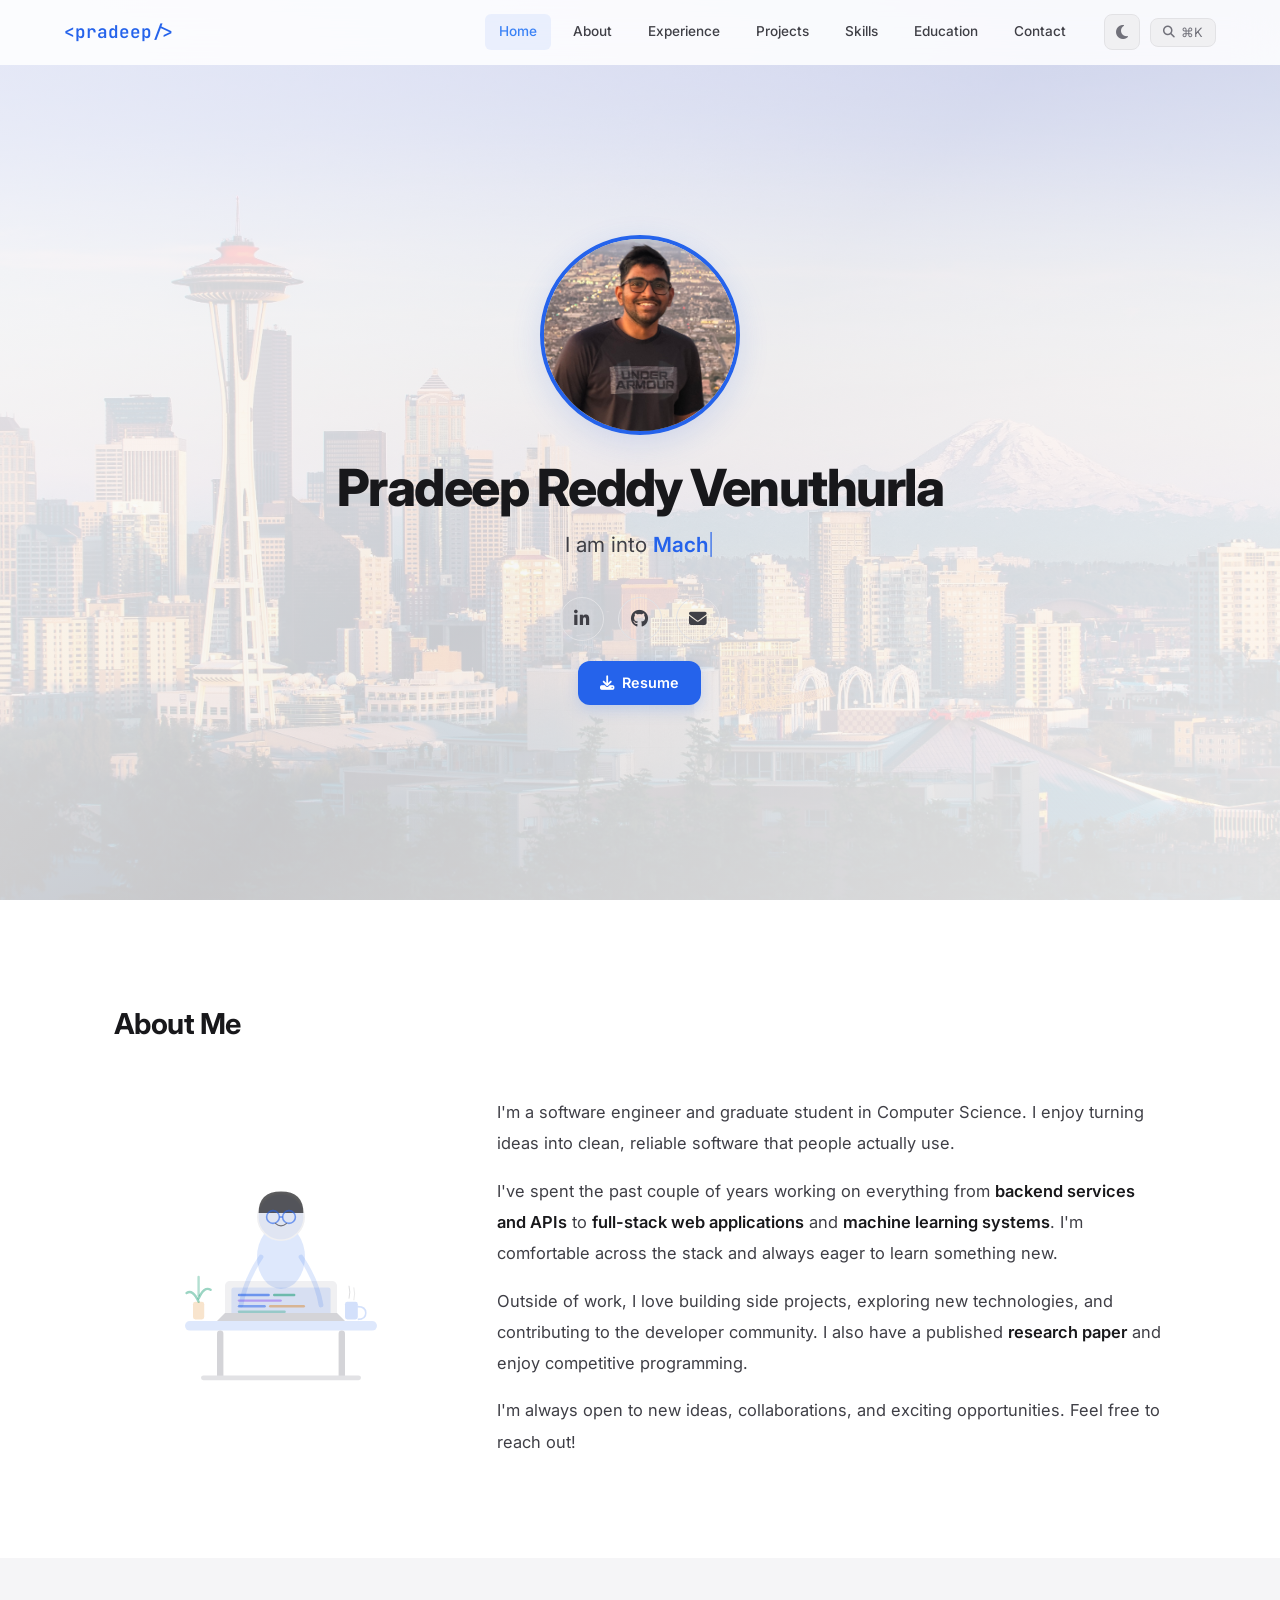
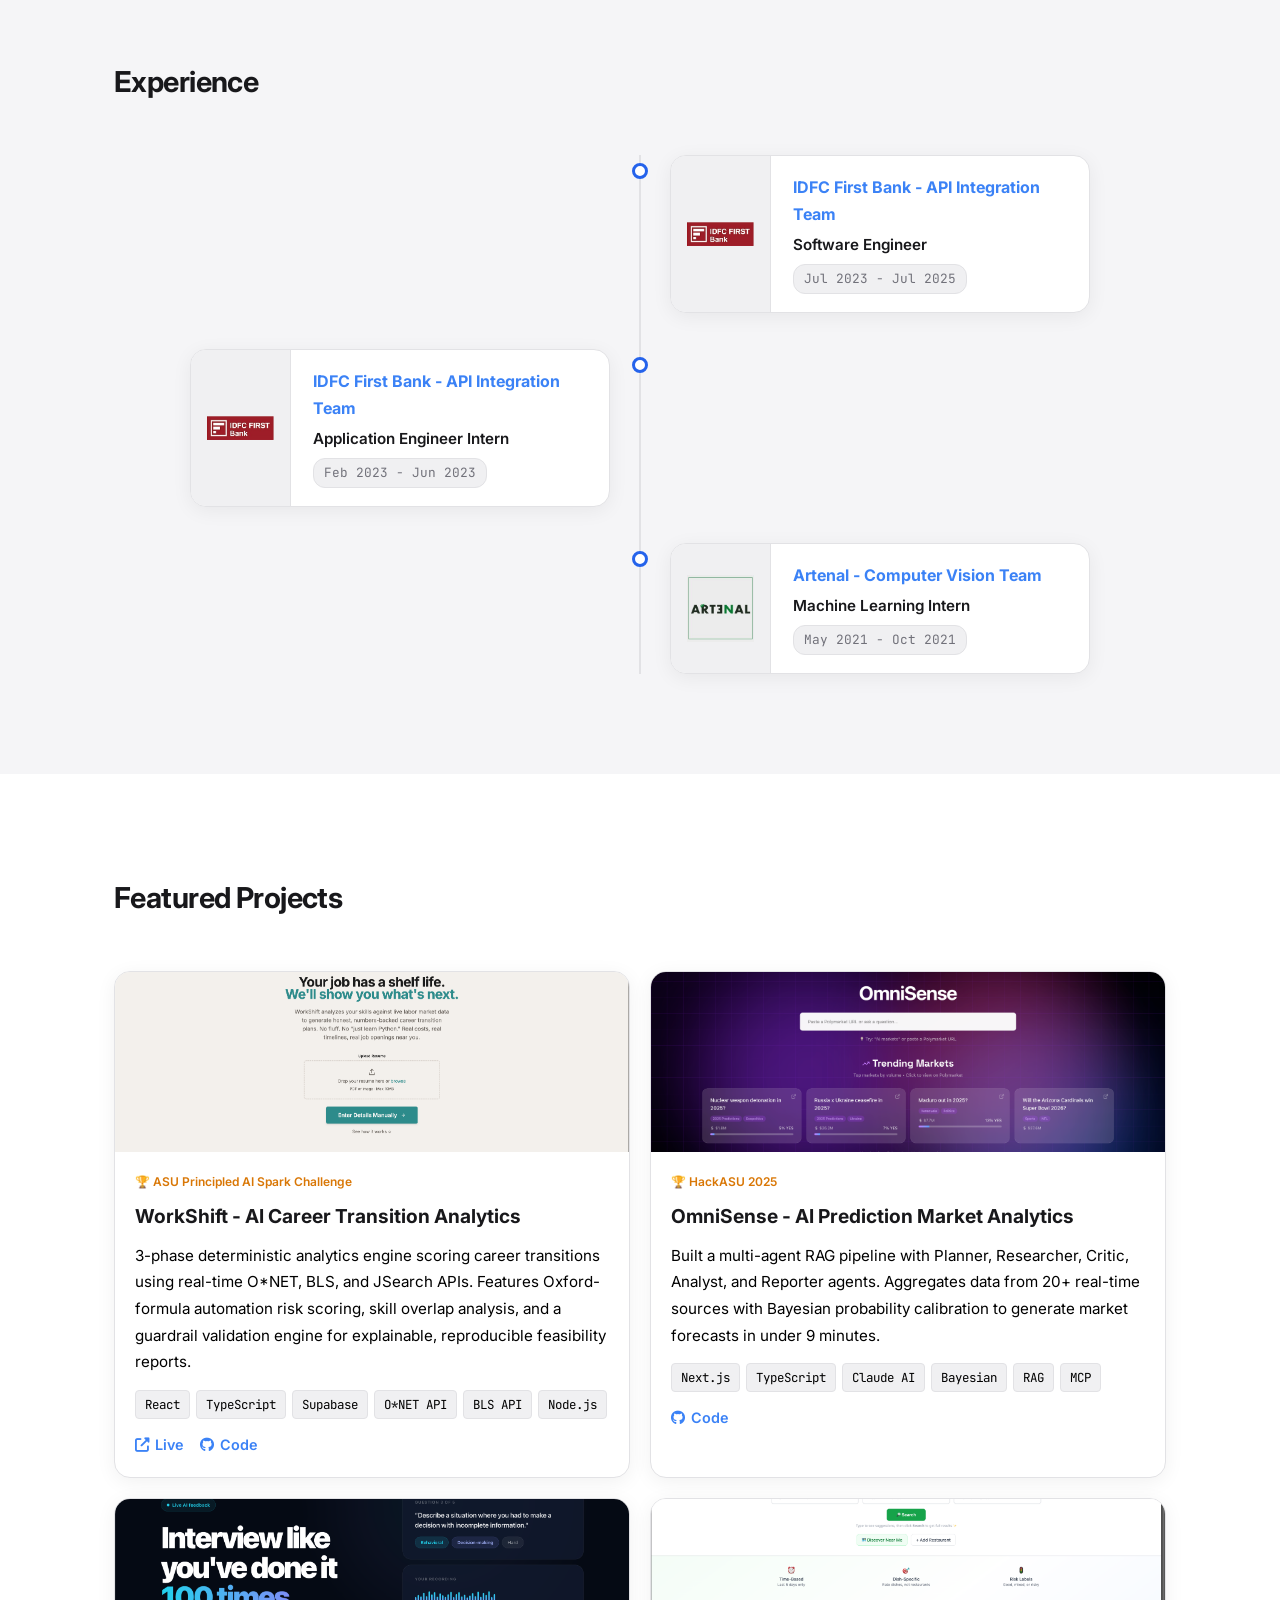
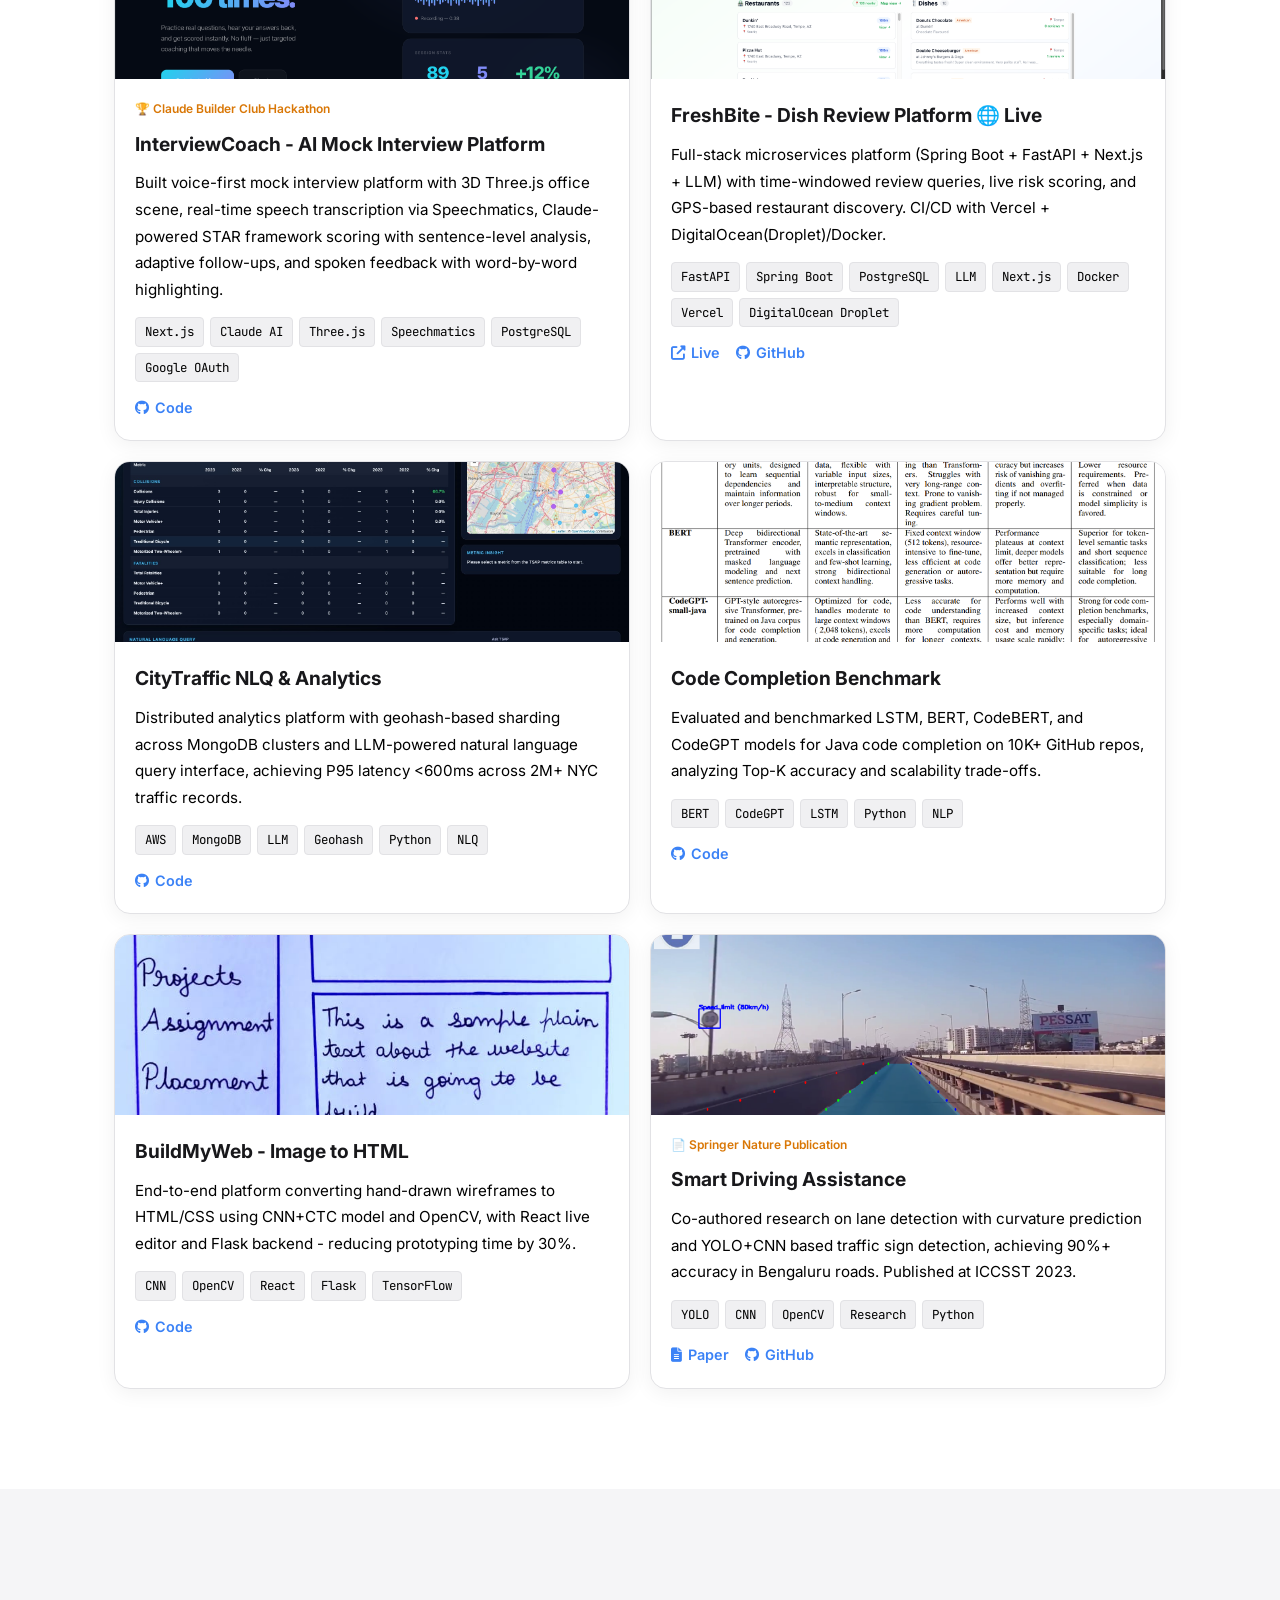
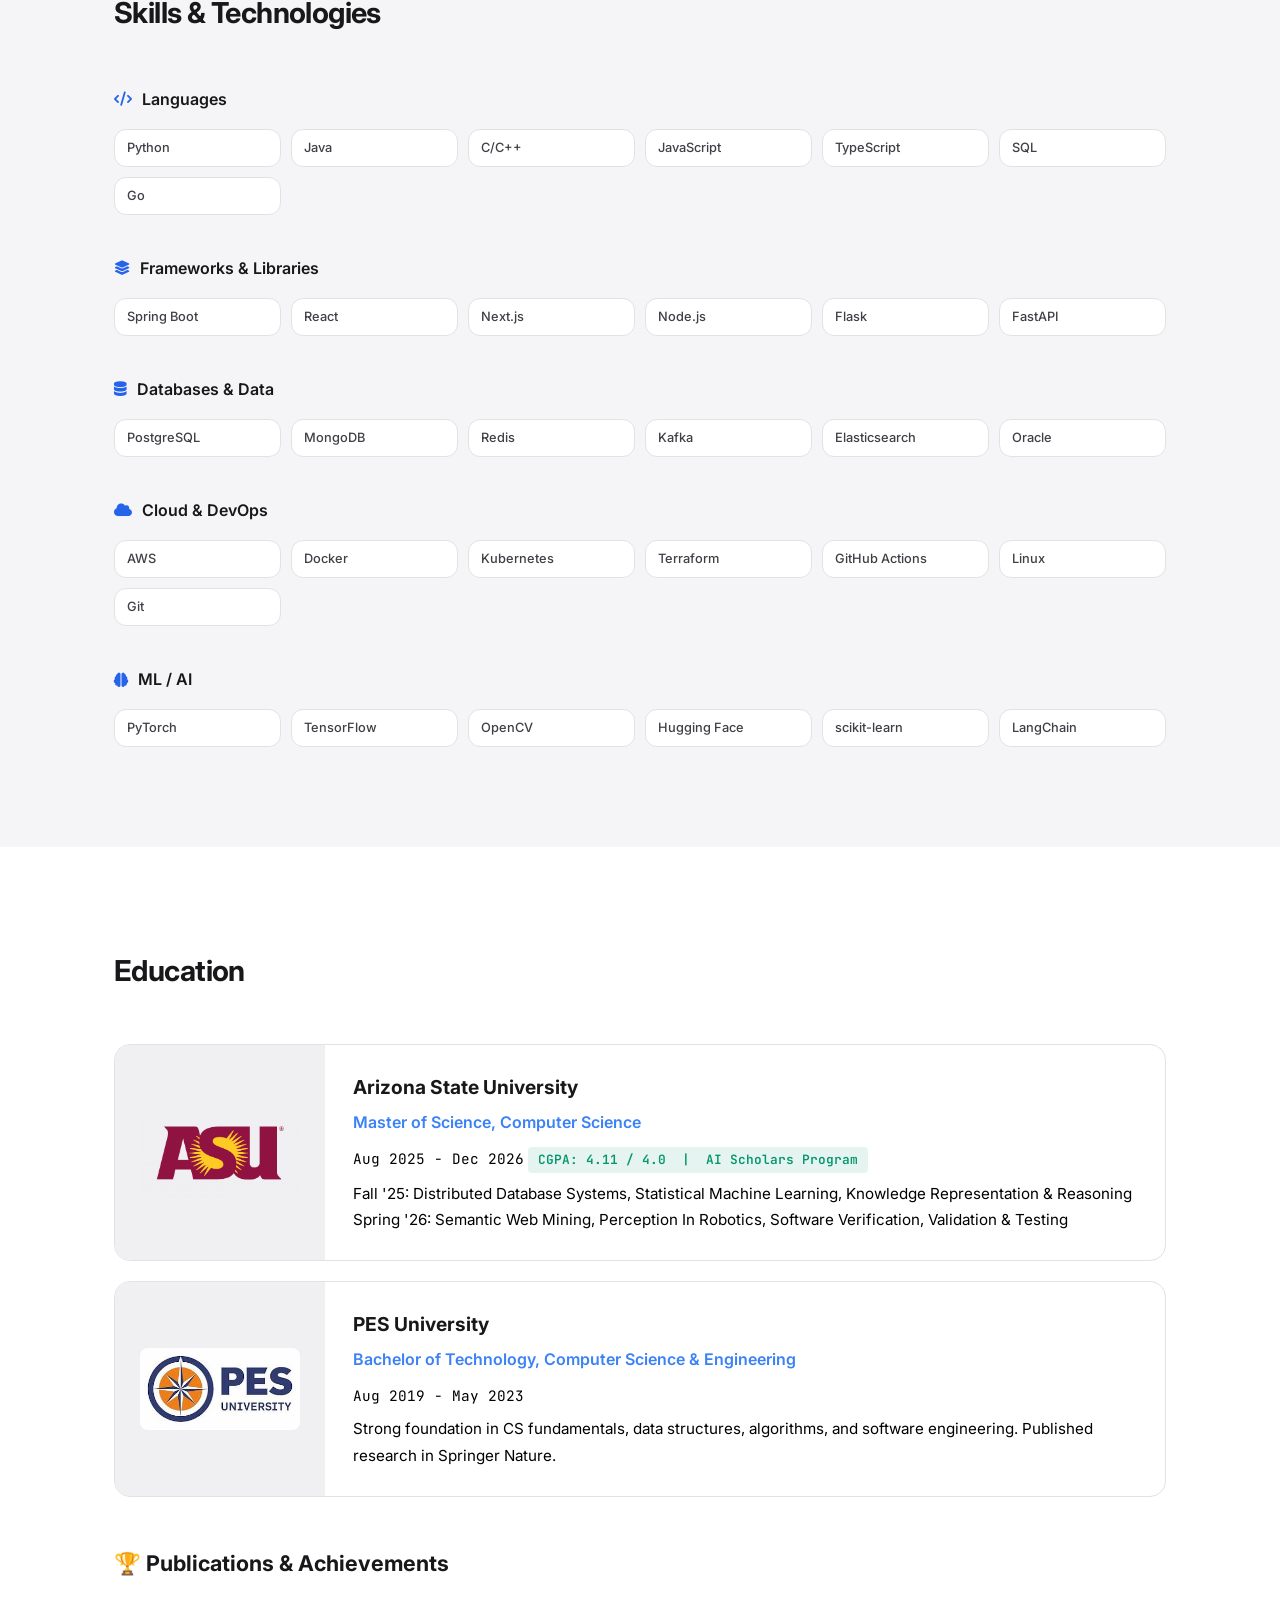
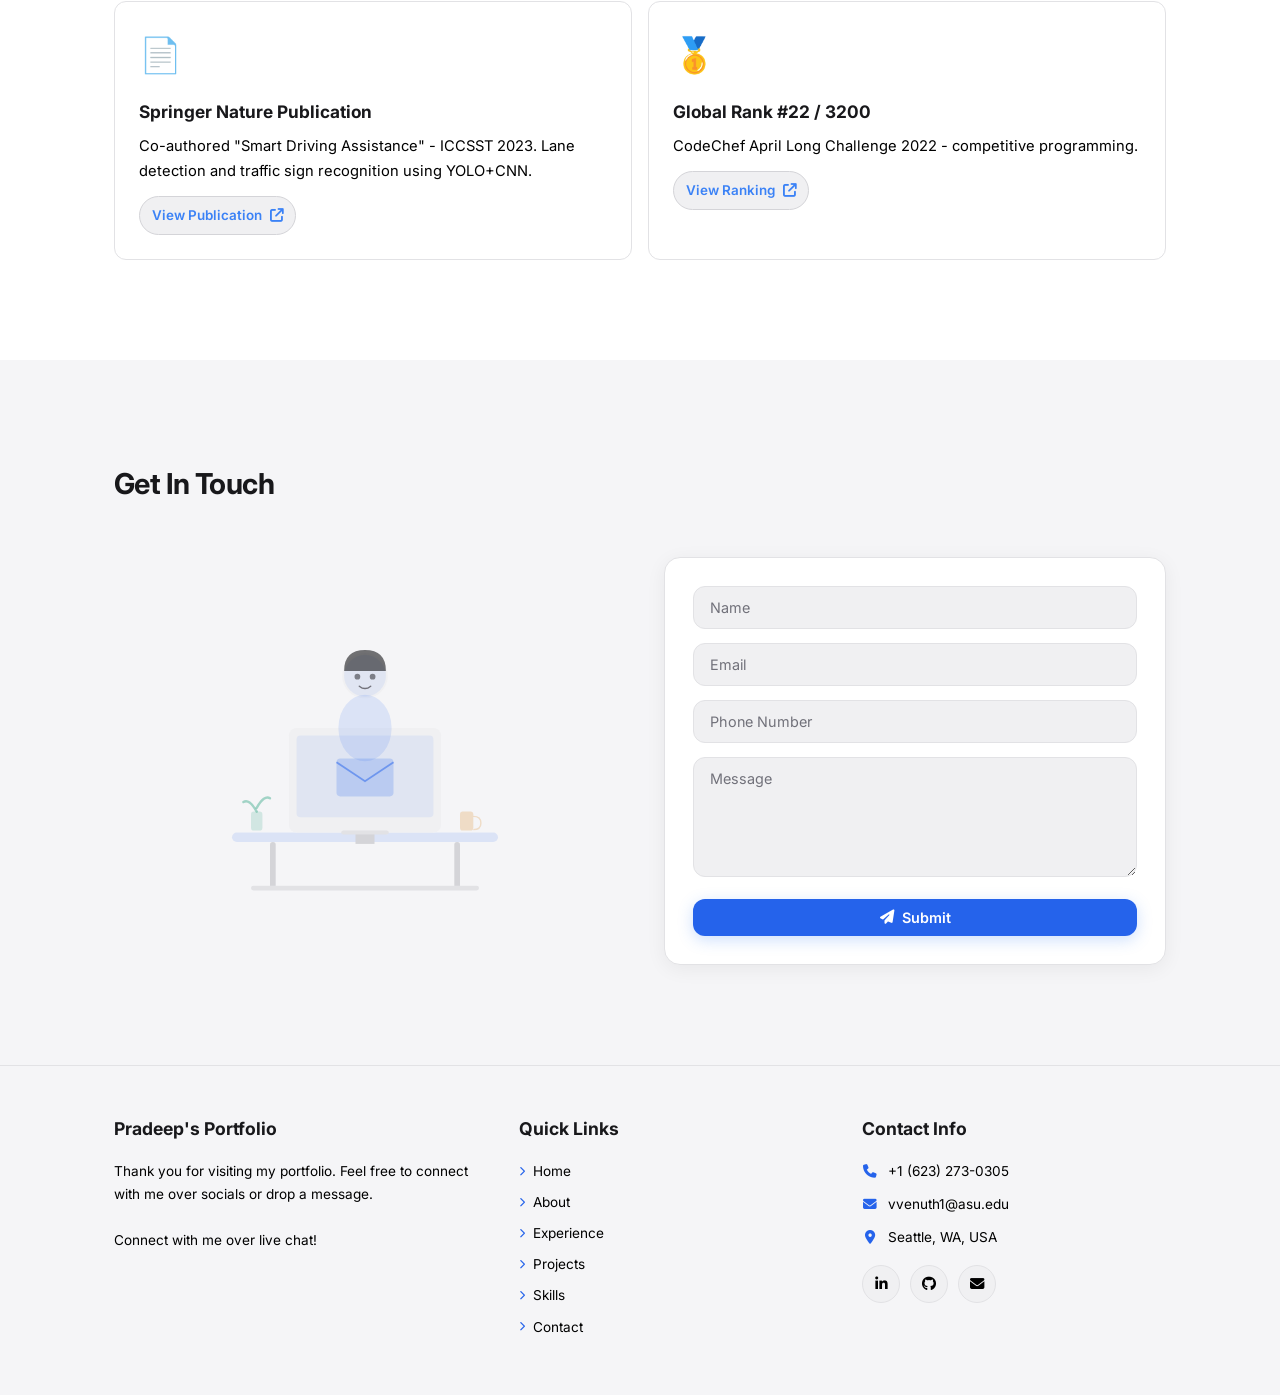
==== index.html @ ad1b9df7 "feat: add InterviewCoach project, hackathon badges, and update ASU courses - Add InterviewCoach (CBC" ====
<!DOCTYPE html>
<html lang="en">
<head>
  <meta charset="UTF-8">
  <meta name="viewport" content="width=device-width, initial-scale=1.0">
  <meta name="theme-color" content="#ffffff">
  <meta name="description" content="Venkata Pradeep Reddy Venuthurla - MS CS at Arizona State University. Software Engineer with 2+ years of experience in backend systems, full-stack development, and ML/AI.">
  <meta name="keywords" content="venkata pradeep reddy, venuthurla, ASU, software engineer, sde, full stack developer, ML engineer, backend engineer, portfolio, Arizona State University">
  <meta name="author" content="Venkata Pradeep Reddy Venuthurla">
  <meta name="robots" content="index, follow">
  <link rel="canonical" href="https://pradeepreddyvv.github.io/">
  <!-- Open Graph -->
  <meta property="og:title" content="Pradeep Reddy - MSCS">
  <meta property="og:description" content="MS CS at Arizona State University. Software Engineer with 2+ years of experience. Open to summer 2026 intership opportunities.">
  <meta property="og:image" content="https://pradeepreddyvv.github.io/assets/images/avatar.jpeg">
  <meta property="og:url" content="https://pradeepreddyvv.github.io/">
  <meta property="og:type" content="website">
  <meta property="og:site_name" content="Pradeep Reddy Portfolio">
  <!-- Twitter Card -->
  <meta name="twitter:card" content="summary">
  <meta name="twitter:title" content="Pradeep Reddy">
  <meta name="twitter:description" content="MS CS at Arizona State University.Software Engineer with 2+ years of experience.">
  <meta name="twitter:image" content="https://pradeepreddyvv.github.io/assets/images/avatar.jpeg">
  <title>Pradeep Reddy Venuthurla- Portfolio</title>
  <link rel="preconnect" href="https://fonts.googleapis.com">
  <link rel="preconnect" href="https://fonts.gstatic.com" crossorigin>
  <link href="https://fonts.googleapis.com/css2?family=Inter:wght@300;400;500;600;700;800;900&family=JetBrains+Mono:wght@400;500;600&display=swap" rel="stylesheet">
  <link rel="stylesheet" href="https://cdnjs.cloudflare.com/ajax/libs/font-awesome/6.5.0/css/all.min.css">
  <link rel="stylesheet" href="./assets/css/style.css">
  <link rel="icon" href="./assets/images/avatar.jpeg" type="image/jpeg">
</head>
<body>

<!-- Command Palette (Cmd+K) -->
<div class="cmd-overlay" id="cmdOverlay">
  <div class="cmd-palette" id="cmdPalette">
    <div class="cmd-header">
      <i class="fas fa-search"></i>
      <input type="text" id="cmdInput" placeholder="Type a command or search..." autocomplete="off">
      <kbd>ESC</kbd>
    </div>
    <div class="cmd-results" id="cmdResults">
      <div class="cmd-group">
        <div class="cmd-group-title">Navigation</div>
        <button class="cmd-item" data-action="navigate" data-target="home">
          <i class="fas fa-home"></i> <span>Home</span> <kbd>1</kbd>
        </button>
        <button class="cmd-item" data-action="navigate" data-target="about">
          <i class="fas fa-user"></i> <span>About Me</span> <kbd>2</kbd>
        </button>
        <button class="cmd-item" data-action="navigate" data-target="experience">
          <i class="fas fa-briefcase"></i> <span>Experience</span> <kbd>3</kbd>
        </button>
        <button class="cmd-item" data-action="navigate" data-target="projects">
          <i class="fas fa-rocket"></i> <span>Projects</span> <kbd>4</kbd>
        </button>
        <button class="cmd-item" data-action="navigate" data-target="skills">
          <i class="fas fa-code"></i> <span>Skills</span> <kbd>5</kbd>
        </button>
        <button class="cmd-item" data-action="navigate" data-target="education">
          <i class="fas fa-graduation-cap"></i> <span>Education</span> <kbd>6</kbd>
        </button>
        <button class="cmd-item" data-action="navigate" data-target="contact">
          <i class="fas fa-envelope"></i> <span>Contact</span> <kbd>7</kbd>
        </button>
      </div>
      <div class="cmd-group">
        <div class="cmd-group-title">Actions</div>
        <button class="cmd-item" data-action="open-link" data-url="https://drive.google.com/file/d/19iOmFIesXRM55RN8rl8yY5zhybmMg_rG/view?usp=sharing">
          <i class="fas fa-download"></i> <span>View Resume</span>
        </button>
        <button class="cmd-item" data-action="open-link" data-url="https://linkedin.com/in/pradeep-reddy-vv">
          <i class="fab fa-linkedin"></i> <span>Open LinkedIn</span>
        </button>
        <button class="cmd-item" data-action="open-link" data-url="https://github.com/pradeepreddyvv">
          <i class="fab fa-github"></i> <span>Open GitHub</span>
        </button>
        <button class="cmd-item" data-action="open-link" data-url="mailto:vvenuth1@asu.edu">
          <i class="fas fa-envelope"></i> <span>Send Email</span>
        </button>
      </div>
    </div>
    <div class="cmd-footer">
      <span><kbd>↑↓</kbd> Navigate</span>
      <span><kbd>↵</kbd> Select</span>
      <span><kbd>esc</kbd> Close</span>
    </div>
  </div>
</div>

<!-- Navbar -->
<header id="navbar">
  <nav class="nav-container">
    <a href="#home" class="nav-logo">&lt;pradeep/&gt;</a>
    <div class="nav-menu" id="navMenu">
      <a href="#home" class="nav-link active">Home</a>
      <a href="#about" class="nav-link">About</a>
      <a href="#experience" class="nav-link">Experience</a>
      <a href="#projects" class="nav-link">Projects</a>
      <a href="#skills" class="nav-link">Skills</a>
      <a href="#education" class="nav-link">Education</a>
      <a href="#contact" class="nav-link">Contact</a>
    </div>
    <div class="nav-actions">
      <button class="theme-toggle" id="themeToggle" title="Toggle theme" aria-label="Toggle dark mode">
        <i class="fas fa-moon"></i>
      </button>
      <button class="cmd-trigger" onclick="openCommandPalette()" title="⌘K to open">
        <i class="fas fa-search"></i>
        <span>⌘K</span>
      </button>
      <!-- <a href="https://drive.google.com/file/d/19iOmFIesXRM55RN8rl8yY5zhybmMg_rG/view?usp=sharing" target="_blank" class="nav-resume-btn">
        <i class="fas fa-download"></i> Resume
      </a> -->
      <button class="hamburger" id="hamburger" aria-label="Menu">
        <span></span><span></span><span></span>
      </button>
    </div>
  </nav>
</header>

<!-- Hero Section -->
<section class="hero" id="home">
  <div class="hero-bg"></div>
  <div class="hero-content">
    <img src="./assets/images/avatar.jpeg" alt="Pradeep Reddy" class="hero-avatar" draggable="false">
    <h1 class="hero-name">Pradeep Reddy Venuthurla</h1>
    <h2 class="hero-role">I am into <span class="typing-text" id="typingText"></span><span class="cursor">|</span></h2>
    <div class="hero-socials">
      <a href="https://linkedin.com/in/pradeep-reddy-vv" target="_blank" aria-label="LinkedIn"><i class="fab fa-linkedin-in"></i></a>
      <a href="https://github.com/pradeepreddyvv" target="_blank" aria-label="GitHub"><i class="fab fa-github"></i></a>
      <a href="mailto:vvenuth1@asu.edu" aria-label="Email"><i class="fas fa-envelope"></i></a>
    </div>
    <div class="hero-buttons">
      <a href="https://drive.google.com/file/d/19iOmFIesXRM55RN8rl8yY5zhybmMg_rG/view?usp=sharing" target="_blank" class="btn btn-primary">
        <i class="fas fa-download"></i> Resume
      </a>

    </div>
  </div>
</section>

<!-- About Section -->
<section class="section" id="about">
  <div class="container">
    <h2 class="section-title">About Me</h2>
    <div class="about-content">
      <div class="about-image">
        <svg viewBox="0 0 400 400" xmlns="http://www.w3.org/2000/svg" class="ai-avatar-svg">
          <!-- Desk -->
          <rect x="80" y="280" width="240" height="12" rx="6" fill="var(--accent)" opacity="0.15"/>
          <rect x="120" y="292" width="8" height="60" rx="4" fill="var(--border-light)"/>
          <rect x="272" y="292" width="8" height="60" rx="4" fill="var(--border-light)"/>
          <rect x="100" y="348" width="200" height="6" rx="3" fill="var(--border)"/>
          <!-- Laptop -->
          <rect x="130" y="230" width="140" height="50" rx="6" fill="var(--surface)"/>
          <rect x="138" y="238" width="124" height="34" rx="3" fill="var(--accent)" opacity="0.12"/>
          <!-- Code lines on screen -->
          <rect x="146" y="246" width="40" height="3" rx="1.5" fill="var(--accent)" opacity="0.6"/>
          <rect x="190" y="246" width="28" height="3" rx="1.5" fill="var(--green)" opacity="0.5"/>
          <rect x="146" y="253" width="55" height="3" rx="1.5" fill="var(--purple)" opacity="0.4"/>
          <rect x="146" y="260" width="35" height="3" rx="1.5" fill="var(--accent)" opacity="0.5"/>
          <rect x="185" y="260" width="45" height="3" rx="1.5" fill="var(--amber)" opacity="0.4"/>
          <rect x="146" y="267" width="60" height="3" rx="1.5" fill="var(--green)" opacity="0.3"/>
          <!-- Laptop base -->
          <path d="M120 280 L130 270 L270 270 L280 280 Z" fill="var(--border-light)"/>
          <!-- Person body -->
          <ellipse cx="200" cy="200" rx="30" ry="40" fill="var(--accent)" opacity="0.15"/>
          <!-- Head -->
          <circle cx="200" cy="150" r="30" fill="var(--surface)"/>
          <circle cx="200" cy="150" r="28" fill="var(--accent)" opacity="0.08"/>
          <!-- Hair -->
          <path d="M172 145 Q172 118 200 118 Q228 118 228 145" fill="var(--text)" opacity="0.7"/>
          <!-- Glasses -->
          <circle cx="190" cy="150" r="8" fill="none" stroke="var(--accent)" stroke-width="2" opacity="0.6"/>
          <circle cx="210" cy="150" r="8" fill="none" stroke="var(--accent)" stroke-width="2" opacity="0.6"/>
          <line x1="198" y1="150" x2="202" y2="150" stroke="var(--accent)" stroke-width="2" opacity="0.6"/>
          <!-- Smile -->
          <path d="M193 158 Q200 164 207 158" fill="none" stroke="var(--text-muted)" stroke-width="1.5" stroke-linecap="round"/>
          <!-- Arms -->
          <path d="M175 200 Q155 230 150 260" fill="none" stroke="var(--accent)" stroke-width="6" stroke-linecap="round" opacity="0.15"/>
          <path d="M225 200 Q245 230 250 260" fill="none" stroke="var(--accent)" stroke-width="6" stroke-linecap="round" opacity="0.15"/>
          <!-- Coffee mug -->
          <rect x="280" y="256" width="16" height="22" rx="3" fill="var(--accent)" opacity="0.2"/>
          <path d="M296 262 Q306 262 306 270 Q306 278 296 278" fill="none" stroke="var(--accent)" stroke-width="2" opacity="0.2"/>
          <!-- Steam -->
          <path d="M285 252 Q287 244 285 236" fill="none" stroke="var(--text-muted)" stroke-width="1" opacity="0.3"/>
          <path d="M291 254 Q293 246 291 238" fill="none" stroke="var(--text-muted)" stroke-width="1" opacity="0.2"/>
          <!-- Plant -->
          <rect x="90" y="256" width="14" height="22" rx="3" fill="var(--amber)" opacity="0.2"/>
          <path d="M97 256 Q90 240 82 245" fill="none" stroke="var(--green)" stroke-width="3" stroke-linecap="round" opacity="0.4"/>
          <path d="M97 252 Q104 236 112 241" fill="none" stroke="var(--green)" stroke-width="3" stroke-linecap="round" opacity="0.4"/>
          <path d="M97 248 Q97 230 97 225" fill="none" stroke="var(--green)" stroke-width="3" stroke-linecap="round" opacity="0.3"/>
        </svg>
      </div>
      <div class="about-text">
        <p>I'm a software engineer and graduate student in Computer Science. I enjoy turning ideas into clean, reliable software that people actually use.</p>
        <p>I've spent the past couple of years working on everything from <strong>backend services and APIs</strong> to <strong>full-stack web applications</strong> and <strong>machine learning systems</strong>. I'm comfortable across the stack and always eager to learn something new.</p>
        <p>Outside of work, I love building side projects, exploring new technologies, and contributing to the developer community. I also have a published <strong>research paper</strong> and enjoy competitive programming.</p>
        <p>I'm always open to new ideas, collaborations, and exciting opportunities. Feel free to reach out!</p>
      </div>
    </div>
  </div>
</section>

<!-- Experience Section -->
<section class="section section-alt" id="experience">
  <div class="container">
    <h2 class="section-title">Experience</h2>
    <div class="timeline-center">
      <div class="timeline-center-item right">
        <div class="timeline-center-content experience-card">
          <div class="exp-logo-pane">
            <img src="./assets/images/companies/idfc.png" alt="IDFC First Bank" class="company-logo">
          </div>
          <div class="exp-content">
            <h4>IDFC First Bank - API Integration Team</h4>
            <h3>Software Engineer</h3>
            <span class="timeline-date">Jul 2023 - Jul 2025</span>
          </div>
        </div>
      </div>
      <div class="timeline-center-item left">
        <div class="timeline-center-content experience-card">
          <div class="exp-logo-pane">
            <img src="./assets/images/companies/idfc.png" alt="IDFC First Bank" class="company-logo">
          </div>
          <div class="exp-content">
            <h4>IDFC First Bank - API Integration Team</h4>
            <h3>Application Engineer Intern</h3>
            <span class="timeline-date">Feb 2023 - Jun 2023</span>
          </div>
        </div>
      </div>
      <div class="timeline-center-item right">
        <div class="timeline-center-content experience-card">
          <div class="exp-logo-pane">
            <img src="./assets/images/companies/artenal.png" alt="Artenal" class="company-logo">
          </div>
          <div class="exp-content">
            <h4>Artenal - Computer Vision Team</h4>
            <h3>Machine Learning Intern</h3>
            <span class="timeline-date">May 2021 - Oct 2021</span>
          </div>
        </div>
      </div>
    </div>
  </div>
</section>

<!-- Projects Section -->
<section class="section" id="projects">
  <div class="container">
    <h2 class="section-title">Featured Projects</h2>
    <div class="projects-grid">
      <div class="project-card">
        <div class="project-image">
          <img src="./assets/images/projects/workshift.png" alt="WorkShift" class="project-img">
          <div class="project-overlay">
            <a href="https://workshift-lovable.vercel.app/" target="_blank"><i class="fas fa-external-link-alt"></i></a>
          </div>
        </div>
        <div class="project-info">
          <div class="project-label">🏆 ASU Principled AI Spark Challenge</div>
          <h3>WorkShift - AI Career Transition Analytics</h3>
          <p>3-phase deterministic analytics engine scoring career transitions using real-time O*NET, BLS, and JSearch APIs. Features Oxford-formula automation risk scoring, skill overlap analysis, and a guardrail validation engine for explainable, reproducible feasibility reports.</p>
          <div class="project-tags">
            <span>React</span><span>TypeScript</span><span>Supabase</span><span>O*NET API</span><span>BLS API</span><span>Node.js</span>
          </div>
          <div class="project-links">
            <a href="https://workshift-lovable.vercel.app/" target="_blank"><i class="fas fa-external-link-alt"></i> Live</a>
            <a href="https://github.com/pradeepreddyvv/workshift" target="_blank"><i class="fab fa-github"></i> Code</a>
          </div>
        </div>
      </div>
      <div class="project-card">
        <div class="project-image">
          <img src="./assets/images/projects/omnisense.png" alt="OmniSense" class="project-img">
          <div class="project-overlay">
            <a href="https://github.com/pradeepreddyvv/Omnisense" target="_blank"><i class="fab fa-github"></i></a>
          </div>
        </div>
        <div class="project-info">
          <div class="project-label">🏆 HackASU 2025</div>
          <h3>OmniSense - AI Prediction Market Analytics</h3>
          <p>Built a multi-agent RAG pipeline with Planner, Researcher, Critic, Analyst, and Reporter agents. Aggregates data from 20+ real-time sources with Bayesian probability calibration to generate market forecasts in under 9 minutes.</p>
          <div class="project-tags">
            <span>Next.js</span><span>TypeScript</span><span>Claude AI</span><span>Bayesian</span><span>RAG</span><span>MCP</span>
          </div>
          <div class="project-links">
            <a href="https://github.com/pradeepreddyvv/Omnisense" target="_blank"><i class="fab fa-github"></i> Code</a>
          </div>
        </div>
      </div>
      <div class="project-card">
        <div class="project-image">
          <img src="./assets/images/projects/interviewcoach.png" alt="InterviewCoach" class="project-img">
          <div class="project-overlay">
            <a href="https://github.com/metalgenesis123321/CBC-Hackathon" target="_blank"><i class="fab fa-github"></i></a>
          </div>
        </div>
        <div class="project-info">
          <div class="project-label">🏆 Claude Builder Club Hackathon</div>
          <h3>InterviewCoach - AI Mock Interview Platform</h3>
          <p>Built voice-first mock interview platform with 3D Three.js office scene, real-time speech transcription via Speechmatics, Claude-powered STAR framework scoring with sentence-level analysis, adaptive follow-ups, and spoken feedback with word-by-word highlighting.</p>
          <div class="project-tags">
            <span>Next.js</span><span>Claude AI</span><span>Three.js</span><span>Speechmatics</span><span>PostgreSQL</span><span>Google OAuth</span>
          </div>
          <div class="project-links">
            <a href="https://github.com/metalgenesis123321/CBC-Hackathon" target="_blank"><i class="fab fa-github"></i> Code</a>
          </div>
        </div>
      </div>
      <div class="project-card">
        <div class="project-image">
          <img src="./assets/images/projects/Fresh Bite.png" alt="FreshBite" class="project-img">
          <div class="project-overlay">
            <a href="https://v0-freshbite.vercel.app/" target="_blank"><i class="fas fa-external-link-alt"></i></a>
          </div>
        </div>
        <div class="project-info">
          <h3>FreshBite - Dish Review Platform 🌐 Live</h3>
          <p>Full-stack microservices platform (Spring Boot + FastAPI + Next.js + LLM) with time-windowed review queries, live risk scoring, and GPS-based restaurant discovery. CI/CD with Vercel + DigitalOcean(Droplet)/Docker.</p>
          <div class="project-tags">
            <span>FastAPI</span><span>Spring Boot</span><span>PostgreSQL</span><span>LLM</span><span>Next.js</span><span>Docker</span><span>Vercel</span><span>DigitalOcean Droplet</span>
          </div>
          <div class="project-links">
            <a href="https://v0-freshbite.vercel.app/" target="_blank"><i class="fas fa-external-link-alt"></i> Live</a>
            <a href="https://github.com/pradeepreddyvv/freshbite" target="_blank"><i class="fab fa-github"></i> GitHub</a>
          </div>
        </div>
      </div>
      <div class="project-card">
        <div class="project-image">
          <img src="./assets/images/projects/CityTraffic NLQ and Analytics.jpg" alt="CityTraffic NLQ" class="project-img">
          <div class="project-overlay">
            <a href="https://github.com/pradeepreddyvv/city-traffic-nlq" target="_blank"><i class="fab fa-github"></i></a>
          </div>
        </div>
        <div class="project-info">
          <h3>CityTraffic NLQ &amp; Analytics</h3>
          <p>Distributed analytics platform with geohash-based sharding across MongoDB clusters and LLM-powered natural language query interface, achieving P95 latency &lt;600ms across 2M+ NYC traffic records.</p>
          <div class="project-tags">
            <span>AWS</span><span>MongoDB</span><span>LLM</span><span>Geohash</span><span>Python</span><span>NLQ</span>
          </div>
          <div class="project-links">
            <a href="https://github.com/pradeepreddyvv/city-traffic-nlq" target="_blank"><i class="fab fa-github"></i> Code</a>
          </div>
        </div>
      </div>
      <div class="project-card">
        <div class="project-image">
          <img src="./assets/images/projects/Code Completion Models Comparative Analysis.PNG" alt="Code Completion" class="project-img">
          <div class="project-overlay">
            <a href="https://github.com/pradeepreddyvv/code-completion" target="_blank"><i class="fab fa-github"></i></a>
          </div>
        </div>
        <div class="project-info">
          <h3>Code Completion Benchmark</h3>
          <p>Evaluated and benchmarked LSTM, BERT, CodeBERT, and CodeGPT models for Java code completion on 10K+ GitHub repos, analyzing Top-K accuracy and scalability trade-offs.</p>
          <div class="project-tags">
            <span>BERT</span><span>CodeGPT</span><span>LSTM</span><span>Python</span><span>NLP</span>
          </div>
          <div class="project-links">
            <a href="https://github.com/pradeepreddyvv/code-completion" target="_blank"><i class="fab fa-github"></i> Code</a>
          </div>
        </div>
      </div>
      <div class="project-card">
        <div class="project-image">
          <img src="./assets/images/projects/buildmyweb.jpeg" alt="BuildMyWeb" class="project-img">
          <div class="project-overlay">
            <a href="https://github.com/pradeepreddyvv/buildmyweb" target="_blank"><i class="fab fa-github"></i></a>
          </div>
        </div>
        <div class="project-info">
          <h3>BuildMyWeb - Image to HTML</h3>
          <p>End-to-end platform converting hand-drawn wireframes to HTML/CSS using CNN+CTC model and OpenCV, with React live editor and Flask backend - reducing prototyping time by 30%.</p>
          <div class="project-tags">
            <span>CNN</span><span>OpenCV</span><span>React</span><span>Flask</span><span>TensorFlow</span>
          </div>
          <div class="project-links">
            <a href="https://github.com/pradeepreddyvv/buildmyweb" target="_blank"><i class="fab fa-github"></i> Code</a>
          </div>
        </div>
      </div>
      <div class="project-card">
        <div class="project-image">
          <img src="./assets/images/projects/Smart Driving Assistance.png" alt="Smart Driving Assistance" class="project-img">
          <div class="project-overlay">
            <a href="https://link.springer.com/chapter/10.1007/978-3-031-50993-3_32" target="_blank"><i class="fas fa-file-alt"></i></a>
          </div>
        </div>
        <div class="project-info">
          <div class="project-label">📄 Springer Nature Publication</div>
          <h3>Smart Driving Assistance</h3>
          <p>Co-authored research on lane detection with curvature prediction and YOLO+CNN based traffic sign detection, achieving 90%+ accuracy in Bengaluru roads. Published at ICCSST 2023.</p>
          <div class="project-tags">
            <span>YOLO</span><span>CNN</span><span>OpenCV</span><span>Research</span><span>Python</span>
          </div>
          <div class="project-links">
            <a href="https://link.springer.com/chapter/10.1007/978-3-031-50993-3_32" target="_blank"><i class="fas fa-file-alt"></i> Paper</a>
            <a href="https://github.com/pradeepreddyvv/smart-driving-assistance" target="_blank"><i class="fab fa-github"></i> GitHub</a>
          </div>
        </div>
      </div>
    </div>
  </div>
</section>

<!-- Skills Section -->
<section class="section section-alt" id="skills">
  <div class="container">
    <h2 class="section-title">Skills &amp; Technologies</h2>
    <div class="skills-categories">
      <div class="skill-category">
        <h3><i class="fas fa-code"></i> Languages</h3>
        <div class="skills-grid" id="skills-languages"></div>
      </div>
      <div class="skill-category">
        <h3><i class="fas fa-layer-group"></i> Frameworks &amp; Libraries</h3>
        <div class="skills-grid" id="skills-frameworks"></div>
      </div>
      <div class="skill-category">
        <h3><i class="fas fa-database"></i> Databases &amp; Data</h3>
        <div class="skills-grid" id="skills-databases"></div>
      </div>
      <div class="skill-category">
        <h3><i class="fas fa-cloud"></i> Cloud &amp; DevOps</h3>
        <div class="skills-grid" id="skills-cloud"></div>
      </div>
      <div class="skill-category">
        <h3><i class="fas fa-brain"></i> ML / AI</h3>
        <div class="skills-grid" id="skills-ml"></div>
      </div>
    </div>
  </div>
</section>

<!-- Education Section -->
<section class="section" id="education">
  <div class="container">
    <h2 class="section-title">Education</h2>
    <div class="education-grid">
      <div class="edu-card">
        <div class="edu-icon">
          <img src="./assets/images/education/ASU.png" alt="Arizona State University" class="edu-logo">
        </div>
        <div class="edu-content">
          <h3>Arizona State University</h3>
          <h4>Master of Science, Computer Science</h4>
          <span class="edu-date">Aug 2025 - Dec 2026</span>
          <div class="edu-highlight">CGPA: 4.11 / 4.0 &nbsp;|&nbsp; AI Scholars Program</div>
          <p>Fall '25: Distributed Database Systems, Statistical Machine Learning, Knowledge Representation &amp; Reasoning<br>Spring '26: Semantic Web Mining, Perception In Robotics, Software Verification, Validation &amp; Testing</p>
        </div>
      </div>
      <div class="edu-card">
        <div class="edu-icon">
          <img src="./assets/images/education/pesu.jpg" alt="PES University" class="edu-logo">
        </div>
        <div class="edu-content">
          <h3>PES University</h3>
          <h4>Bachelor of Technology, Computer Science &amp; Engineering</h4>
          <span class="edu-date">Aug 2019 - May 2023</span>
          <p>Strong foundation in CS fundamentals, data structures, algorithms, and software engineering. Published research in Springer Nature.</p>
        </div>
      </div>
    </div>
    <div class="achievements-section">
      <h3 class="subsection-title">🏆 Publications &amp; Achievements</h3>
      <div class="achievements-grid">
        <div class="achievement-card">
          <a href="https://link.springer.com/chapter/10.1007/978-3-031-50993-3_32" target="_blank" rel="noopener noreferrer" class="achievement-link">
            <div class="achievement-icon">📄</div>
            <h4>Springer Nature Publication</h4>
            <p>Co-authored "Smart Driving Assistance" - ICCSST 2023. Lane detection and traffic sign recognition using YOLO+CNN.</p>
            <span class="achievement-cta">View Publication <i class="fas fa-arrow-up-right-from-square"></i></span>
          </a>
        </div>
        <div class="achievement-card">
          <a href="https://www.codechef.com/rankings/APRIL221C?filterBy=Country%3DIndia%3BInstitution%3DPES%20University&itemsPerPage=100&order=asc&page=1&sortBy=rank#:~:text=2%E2%98%85,pradeepreddyvv" target="_blank" rel="noopener noreferrer" class="achievement-link">
            <div class="achievement-icon">🥇</div>
            <h4>Global Rank #22 / 3200</h4>
            <p>CodeChef April Long Challenge 2022 - competitive programming.</p>
            <span class="achievement-cta">View Ranking <i class="fas fa-arrow-up-right-from-square"></i></span>
          </a>
        </div>
      </div>
    </div>
  </div>
</section>

<!-- Contact Section -->
<section class="section section-alt" id="contact">
  <div class="container">
    <h2 class="section-title">Get In Touch</h2>
    <div class="contact-wrapper">
      <div class="contact-illustration">
        <svg viewBox="0 0 400 350" xmlns="http://www.w3.org/2000/svg">
          <!-- Desk -->
          <rect x="60" y="250" width="280" height="10" rx="5" fill="var(--accent)" opacity="0.12"/>
          <rect x="100" y="260" width="6" height="50" rx="3" fill="var(--border-light)"/>
          <rect x="294" y="260" width="6" height="50" rx="3" fill="var(--border-light)"/>
          <rect x="80" y="306" width="240" height="5" rx="2.5" fill="var(--border)"/>
          <!-- Monitor -->
          <rect x="120" y="140" width="160" height="110" rx="8" fill="var(--surface)"/>
          <rect x="128" y="148" width="144" height="86" rx="4" fill="var(--accent)" opacity="0.08"/>
          <!-- Email icon on screen -->
          <rect x="170" y="172" width="60" height="40" rx="4" fill="var(--accent)" opacity="0.2"/>
          <path d="M170 176 L200 196 L230 176" fill="none" stroke="var(--accent)" stroke-width="2" opacity="0.5"/>
          <!-- Monitor stand -->
          <rect x="190" y="250" width="20" height="12" fill="var(--border-light)"/>
          <rect x="175" y="248" width="50" height="4" rx="2" fill="var(--border)"/>
          <!-- Person -->
          <circle cx="200" cy="85" r="24" fill="var(--surface)"/>
          <circle cx="200" cy="85" r="22" fill="var(--accent)" opacity="0.08"/>
          <path d="M178 80 Q178 58 200 58 Q222 58 222 80" fill="var(--text)" opacity="0.6"/>
          <circle cx="192" cy="86" r="3" fill="var(--text)" opacity="0.5"/>
          <circle cx="208" cy="86" r="3" fill="var(--text)" opacity="0.5"/>
          <path d="M194 96 Q200 101 206 96" fill="none" stroke="var(--text-muted)" stroke-width="1.5" stroke-linecap="round"/>
          <!-- Body -->
          <ellipse cx="200" cy="140" rx="28" ry="35" fill="var(--accent)" opacity="0.12"/>
          <!-- Coffee -->
          <rect x="300" y="228" width="14" height="20" rx="3" fill="var(--amber)" opacity="0.2"/>
          <path d="M314 233 Q322 233 322 240 Q322 247 314 247" fill="none" stroke="var(--amber)" stroke-width="1.5" opacity="0.2"/>
          <!-- Plant -->
          <rect x="80" y="228" width="12" height="20" rx="3" fill="var(--green)" opacity="0.15"/>
          <path d="M86 228 Q78 214 72 218" fill="none" stroke="var(--green)" stroke-width="2.5" stroke-linecap="round" opacity="0.35"/>
          <path d="M86 224 Q94 210 100 214" fill="none" stroke="var(--green)" stroke-width="2.5" stroke-linecap="round" opacity="0.35"/>
        </svg>
      </div>
      <form class="contact-form" id="contact-form">
        <input type="hidden" name="access_key" value="__WEB3FORMS_KEY__">
        <div class="form-group">
          <input type="text" name="from_name" placeholder="Name" required>
        </div>
        <div class="form-group">
          <input type="email" name="from_email" placeholder="Email" required>
        </div>
        <div class="form-group">
          <input type="tel" name="phone" placeholder="Phone Number" autocomplete="tel">
        </div>
        <div class="form-group">
          <textarea name="message" placeholder="Message" rows="5" required></textarea>
        </div>
        <button type="submit" class="btn btn-primary btn-full">
          <i class="fas fa-paper-plane"></i> Submit
        </button>
      </form>
    </div>
  </div>
</section>

<!-- Footer -->
<footer class="footer">
  <div class="container">
    <div class="footer-grid">
      <div class="footer-col">
        <h4>Pradeep's Portfolio</h4>
        <p>Thank you for visiting my portfolio. Feel free to connect with me over socials or drop a message.
<br/>
<br/>
          Connect with me over live chat!
        </p>
      </div>
      
      <div class="footer-col">
        <h4>Quick Links</h4>
        <ul class="footer-links">
          <li><a href="#home"><i class="fas fa-chevron-right"></i> Home</a></li>
          <li><a href="#about"><i class="fas fa-chevron-right"></i> About</a></li>
          <li><a href="#experience"><i class="fas fa-chevron-right"></i> Experience</a></li>
          <li><a href="#projects"><i class="fas fa-chevron-right"></i> Projects</a></li>
          <li><a href="#skills"><i class="fas fa-chevron-right"></i> Skills</a></li>
          <li><a href="#contact"><i class="fas fa-chevron-right"></i> Contact</a></li>
        </ul>
      </div>
      <div class="footer-col">
        <h4>Contact Info</h4>
        <ul class="footer-contact">
          <li><i class="fas fa-phone"></i> +1 (623) 273-0305</li>
          <li><i class="fas fa-envelope"></i> vvenuth1@asu.edu</li>
          <li><i class="fas fa-map-marker-alt"></i> Seattle, WA, USA</li>
        </ul>
        <div class="footer-socials">
          <a href="https://linkedin.com/in/pradeep-reddy-vv" target="_blank" aria-label="LinkedIn"><i class="fab fa-linkedin-in"></i></a>
          <a href="https://github.com/pradeepreddyvv" target="_blank" aria-label="GitHub"><i class="fab fa-github"></i></a>
          <a href="mailto:vvenuth1@asu.edu" aria-label="Email"><i class="fas fa-envelope"></i></a>
        </div>
      </div>
    </div>
  </div>
</footer>

<!-- Scroll to Top -->
<button class="scroll-top" id="scrollTop" aria-label="Scroll to top">
  <i class="fas fa-arrow-up"></i>
</button>

<!-- Structured Data for SEO -->
<script type="application/ld+json">
{
  "@context": "https://schema.org",
  "@type": "Person",
  "name": "Venkata Pradeep Reddy Venuthurla",
  "alternateName": "Pradeep Reddy",
  "url": "https://pradeepreddyvv.github.io",
  "image": "https://pradeepreddyvv.github.io/assets/images/avatar.jpeg",
  "jobTitle": "Software Engineer",
  "worksFor": { "@type": "Organization", "name": "Arizona State University" },
  "alumniOf": [
    { "@type": "CollegeOrUniversity", "name": "Arizona State University" },
    { "@type": "CollegeOrUniversity", "name": "PES University" }
  ],
  "knowsAbout": ["Machine Learning", "Artificial Intelligence", "Deep Learning", "Computer Vision", "Full Stack Development", "Backend Development", "Frontend Development", "Web Development"],
  "sameAs": [
    "https://linkedin.com/in/pradeep-reddy-vv",
    "https://github.com/pradeepreddyvv"
  ],
  "email": "vvenuth1@asu.edu",
  "address": { "@type": "PostalAddress", "addressLocality": "Seattle", "addressRegion": "WA", "addressCountry": "US" }
}
</script>

<!-- Scripts -->
<script type="text/javascript" src="https://cdn.jsdelivr.net/npm/@emailjs/browser@3/dist/email.min.js"></script>
<script src="./assets/js/script.js"></script>
<script src="./assets/js/analytics.js"></script>

<script type="text/javascript">
var Tawk_API=Tawk_API||{}, Tawk_LoadStart=new Date();
Tawk_API.customStyle = {
  visibility: {
    desktop: {
      position: 'bl',
      xOffset: 20,
      yOffset: 20
    },
    mobile: {
      position: 'bl',
      xOffset: 16,
      yOffset: 16
    }
  }
};
(function(){
var s1=document.createElement("script"),s0=document.getElementsByTagName("script")[0];
s1.async=true;
s1.src='https://embed.tawk.to/6990479eae67551c3379d4e1/1jhdpfgq0';
s1.charset='UTF-8';
s1.setAttribute('crossorigin','*');
s0.parentNode.insertBefore(s1,s0);
})();
</script>

</body>
</html>
---- assets/css/style.css ----
/* =============================================
   PRADEEP REDDY — PORTFOLIO STYLES
   Light Theme Default + Dark Toggle
   ============================================= */

@import url("https://fonts.googleapis.com/css2?family=Inter:wght@300;400;500;600;700;800;900&family=JetBrains+Mono:wght@400;500;600&display=swap");

:root {
  --bg: #ffffff;
  --bg-secondary: #f5f5f7;
  --bg-card: #ffffff;
  --bg-card-hover: #fafafa;
  --surface: #f0f0f2;
  --border: #e2e2e5;
  --border-light: #d4d4d8;
  --text: #18181b;
  --text-secondary: #3f3f46;
  --text-muted: #71717a;
  --accent: #2563eb;
  --accent-light: #3b82f6;
  --accent-dark: #1d4ed8;
  --accent-glow: rgba(37, 99, 235, 0.08);
  --green: #059669;
  --green-glow: rgba(5, 150, 105, 0.1);
  --amber: #d97706;
  --amber-glow: rgba(217, 119, 6, 0.1);
  --purple: #7c3aed;
  --red: #dc2626;
  --gradient-accent: linear-gradient(135deg, #2563eb, #7c3aed);
  --gradient-hero: linear-gradient(135deg, rgba(37,99,235,0.05) 0%, rgba(124,58,237,0.04) 50%, rgba(5,150,105,0.03) 100%);
  --glass: rgba(0, 0, 0, 0.02);
  --glass-border: rgba(0, 0, 0, 0.06);
  --shadow: 0 4px 20px rgba(0,0,0,0.06);
  --shadow-lg: 0 8px 40px rgba(0,0,0,0.1);
  --radius: 12px;
  --radius-lg: 16px;
  --radius-xl: 20px;
  --transition: all 0.3s cubic-bezier(0.4, 0, 0.2, 1);
  --font: 'Inter', -apple-system, BlinkMacSystemFont, sans-serif;
  --mono: 'JetBrains Mono', 'Fira Code', monospace;
  --high-contrast-text: #000;
}

/* Dark theme */
[data-theme="dark"] {
  --bg: #0a0a0a;
  --bg-secondary: #111111;
  --bg-card: #161616;
  --bg-card-hover: #1a1a1a;
  --surface: #1e1e1e;
  --border: #2a2a2a;
  --border-light: #333333;
  --text: #e4e4e7;
  --text-secondary: #a1a1aa;
  --text-muted: #71717a;
  --accent: #3b82f6;
  --accent-light: #60a5fa;
  --accent-dark: #2563eb;
  --accent-glow: rgba(59, 130, 246, 0.15);
  --green: #10b981;
  --green-glow: rgba(16, 185, 129, 0.15);
  --amber: #f59e0b;
  --amber-glow: rgba(245, 158, 11, 0.15);
  --purple: #8b5cf6;
  --red: #ef4444;
  --gradient-accent: linear-gradient(135deg, #3b82f6, #8b5cf6);
  --gradient-hero: linear-gradient(135deg, rgba(59,130,246,0.08) 0%, rgba(139,92,246,0.06) 50%, rgba(16,185,129,0.04) 100%);
  --glass: rgba(255, 255, 255, 0.03);
  --glass-border: rgba(255, 255, 255, 0.06);
  --shadow: 0 4px 20px rgba(0,0,0,0.3);
  --shadow-lg: 0 8px 40px rgba(0,0,0,0.4);
  --high-contrast-text: var(--text-secondary);
}

/* Reset */
*, *::before, *::after { margin: 0; padding: 0; box-sizing: border-box; }
html { scroll-behavior: smooth; scroll-padding-top: 80px; }
body {
  font-family: var(--font);
  background: var(--bg);
  color: var(--text);
  line-height: 1.7;
  overflow-x: hidden;
  -webkit-font-smoothing: antialiased;
}
a { text-decoration: none; color: inherit; }
img { max-width: 100%; display: block; }
button { font-family: inherit; cursor: pointer; border: none; background: none; }
ul { list-style: none; }

/* Container */
.container { max-width: 1100px; margin: 0 auto; padding: 0 24px; }

/* ============ CMD PALETTE ============ */
.cmd-overlay {
  position: fixed; inset: 0; z-index: 10000;
  background: rgba(0,0,0,0.7);
  backdrop-filter: blur(8px);
  display: none; align-items: flex-start; justify-content: center;
  padding-top: 15vh;
}
.cmd-overlay.active { display: flex; }
.cmd-palette {
  width: 560px; max-width: 95vw;
  background: var(--bg-card);
  border: 1px solid var(--border-light);
  border-radius: var(--radius-lg);
  box-shadow: 0 25px 60px rgba(0,0,0,0.5);
  overflow: hidden;
  animation: cmdSlide 0.2s ease;
}
@keyframes cmdSlide { from { opacity: 0; transform: translateY(-10px) scale(0.98); } }
.cmd-header {
  display: flex; align-items: center; gap: 12px;
  padding: 16px 20px;
  border-bottom: 1px solid var(--border);
}
.cmd-header i { color: var(--text-muted); font-size: 0.9rem; }
.cmd-header input {
  flex: 1; background: none; border: none; outline: none;
  color: var(--text); font-size: 1rem; font-family: var(--font);
}
.cmd-header input::placeholder { color: var(--text-muted); }
.cmd-header kbd {
  background: var(--surface); color: var(--text-muted);
  padding: 2px 8px; border-radius: 4px; font-size: 0.75rem;
  border: 1px solid var(--border); font-family: var(--font);
}
.cmd-results { max-height: 400px; overflow-y: auto; padding: 8px; }
.cmd-group-title {
  font-size: 0.7rem; font-weight: 600; text-transform: uppercase;
  letter-spacing: 0.1em; color: var(--text-muted);
  padding: 8px 12px 4px;
}
.cmd-item {
  display: flex; align-items: center; gap: 12px; width: 100%;
  padding: 10px 12px; border-radius: 8px;
  color: var(--text-secondary); font-size: 0.9rem;
  transition: var(--transition); text-align: left;
}
.cmd-item:hover, .cmd-item.active {
  background: var(--accent-glow);
  color: var(--accent-light);
}
.cmd-item i { width: 18px; text-align: center; font-size: 0.85rem; }
.cmd-item span { flex: 1; }
.cmd-item kbd {
  background: var(--surface); color: var(--text-muted);
  padding: 1px 6px; border-radius: 3px; font-size: 0.7rem;
  border: 1px solid var(--border);
}
.cmd-footer {
  display: flex; gap: 16px; padding: 10px 20px;
  border-top: 1px solid var(--border);
  font-size: 0.75rem; color: var(--text-muted);
}
.cmd-footer kbd {
  background: var(--surface); padding: 1px 5px;
  border-radius: 3px; border: 1px solid var(--border);
  font-size: 0.7rem; margin-right: 4px;
}

/* ============ NAVBAR ============ */
header {
  position: fixed; top: 0; left: 0; width: 100%; z-index: 1000;
  background: rgba(255, 255, 255, 0.85);
  backdrop-filter: blur(20px);
  border-bottom: 1px solid transparent;
  transition: var(--transition);
}
[data-theme="dark"] header { background: rgba(10, 10, 10, 0.8); }
header.scrolled { border-bottom-color: var(--border); }
.nav-container {
  max-width: 1200px; margin: 0 auto;
  padding: 0 24px; height: 64px;
  display: flex; align-items: center; gap: 24px;
}
.nav-logo {
  font-family: var(--mono); font-weight: 600;
  font-size: 1.1rem; color: var(--accent);
  transition: var(--transition);
}
.nav-logo:hover { color: var(--accent-light); }
.nav-menu { display: flex; gap: 8px; margin-left: auto; }
.nav-link {
  color: var(--text-secondary); font-size: 0.85rem; font-weight: 500;
  padding: 6px 14px; border-radius: 6px;
  transition: var(--transition); position: relative;
}
.nav-link:hover { color: var(--text); background: var(--glass); }
.nav-link.active { color: var(--accent-light); background: var(--accent-glow); }
.nav-actions { display: flex; align-items: center; gap: 10px; }
.theme-toggle {
  width: 36px; height: 36px; display: flex;
  align-items: center; justify-content: center;
  border-radius: 8px; background: var(--surface);
  border: 1px solid var(--border); color: var(--text-muted);
  font-size: 1rem; transition: var(--transition);
}
.theme-toggle:hover { border-color: var(--accent); color: var(--accent); }
.cmd-trigger {
  display: flex; align-items: center; gap: 6px;
  padding: 6px 12px; border-radius: 8px;
  background: var(--surface); border: 1px solid var(--border);
  color: var(--text-muted); font-size: 0.8rem;
  transition: var(--transition);
}
.cmd-trigger:hover { border-color: var(--accent); color: var(--accent-light); }
.cmd-trigger i { font-size: 0.75rem; }
.nav-resume-btn {
  display: flex; align-items: center; gap: 6px;
  padding: 6px 16px; border-radius: 8px;
  background: var(--accent); color: #fff;
  font-size: 0.8rem; font-weight: 600;
  transition: var(--transition);
}
.nav-resume-btn:hover { background: var(--accent-dark); transform: translateY(-1px); }
.hamburger { display: none; flex-direction: column; gap: 5px; padding: 4px; }
.hamburger span {
  width: 22px; height: 2px; background: var(--text);
  transition: var(--transition); border-radius: 2px;
}
.hamburger.active span:nth-child(1) { transform: rotate(45deg) translate(5px, 5px); }
.hamburger.active span:nth-child(2) { opacity: 0; }
.hamburger.active span:nth-child(3) { transform: rotate(-45deg) translate(5px, -5px); }

/* ============ HERO ============ */
.hero {
  min-height: 100vh; position: relative;
  display: flex; align-items: center; justify-content: center;
  padding: 100px 0 60px; text-align: center;
}
.hero-bg {
  position: absolute; inset: 0;
  background: url('../images/seattle.jpg') center/cover no-repeat;
  overflow: hidden;
}
.hero-bg::after {
  content: ''; position: absolute; inset: 0;
  background: linear-gradient(135deg, rgba(255,255,255,0.88) 0%, rgba(245,245,247,0.82) 50%, rgba(255,255,255,0.88) 100%);
}
[data-theme="dark"] .hero-bg::after {
  background: linear-gradient(135deg, rgba(10,10,10,0.85) 0%, rgba(10,10,10,0.7) 50%, rgba(10,10,10,0.85) 100%);
}
.hero-content {
  position: relative; z-index: 2;
  max-width: 1200px; margin: 0 auto; padding: 0 24px;
  display: flex; flex-direction: column; align-items: center;
}
.hero-avatar {
  width: 200px; height: 200px; border-radius: 50%;
  object-fit: cover; border: 4px solid var(--accent);
  box-shadow: 0 8px 30px rgba(37,99,235,0.15);
  margin-bottom: 24px;
}
[data-theme="dark"] .hero-avatar {
  box-shadow: 0 8px 30px rgba(59,130,246,0.2);
}
.hero-name {
  font-size: clamp(2.2rem, 4vw, 3.2rem); font-weight: 800;
  line-height: 1.1; letter-spacing: -0.03em;
  color: var(--text); margin-bottom: 12px;
}
.hero-role {
  font-size: clamp(1rem, 2vw, 1.3rem); font-weight: 400;
  color: var(--text-secondary); margin-bottom: 28px; min-height: 2em;
}
.typing-text { color: var(--accent); font-weight: 600; }
.cursor {
  color: var(--accent); font-weight: 300;
  animation: blink 1s step-end infinite;
}
@keyframes blink { 0%, 100% { opacity: 1; } 50% { opacity: 0; } }
.hero-socials { display: flex; gap: 14px; margin-bottom: 20px; }
.hero-socials a {
  width: 44px; height: 44px; display: flex;
  align-items: center; justify-content: center;
  border: 1px solid var(--border); border-radius: 50%;
  color: var(--text-secondary); font-size: 1.1rem;
  transition: var(--transition);
}
.hero-socials a:hover {
  border-color: var(--accent); color: var(--accent);
  background: var(--accent-glow); transform: translateY(-3px);
}
.hero-buttons { display: flex; gap: 12px; flex-wrap: wrap; justify-content: center; }

/* Buttons */
.btn {
  display: inline-flex; align-items: center; gap: 8px;
  padding: 10px 22px; border-radius: var(--radius);
  font-size: 0.9rem; font-weight: 600;
  transition: var(--transition); position: relative;
}
.btn-primary {
  background: var(--accent); color: #fff;
  box-shadow: 0 4px 15px rgba(59,130,246,0.25);
}
.btn-primary:hover {
  background: var(--accent-dark);
  transform: translateY(-2px);
  box-shadow: 0 6px 25px rgba(59,130,246,0.35);
}
.btn-outline {
  border: 1px solid var(--border-light); color: var(--text);
  background: transparent;
}
.btn-outline:hover {
  border-color: var(--accent); color: var(--accent-light);
  background: var(--accent-glow);
}
.btn-glass {
  background: var(--glass); color: var(--text-secondary);
  border: 1px solid var(--glass-border);
}
.btn-glass:hover {
  background: var(--accent-glow); border-color: var(--accent);
  color: var(--accent-light);
}
.btn-full { width: 100%; justify-content: center; }

/* Resume dropdown — kept for compatibility */
.resume-dropdown { position: relative; }

/* ============ SECTIONS ============ */
.section { padding: 100px 0; }
.section-alt { background: var(--bg-secondary); }
.section-title {
  font-size: 1.8rem; font-weight: 700; margin-bottom: 48px;
  color: var(--text); letter-spacing: -0.02em;
}
.section-number {
  font-family: var(--mono); color: var(--accent);
  font-size: 1rem; font-weight: 500; margin-right: 8px;
}

/* ============ ABOUT ============ */
.about-content {
  display: grid; grid-template-columns: 1fr 2fr; gap: 48px;
  align-items: start;
}
.about-image {
  display: flex; justify-content: center;
}
.about-image img,
.about-image svg {
  width: 100%; max-width: 320px; border-radius: var(--radius-lg);
}
.about-image img {
  border: 2px solid var(--border); box-shadow: var(--shadow);
}
.about-text p {
  color: var(--text-secondary); font-size: 1.03rem; line-height: 1.9;
  margin-bottom: 16px;
}
.about-text p:last-child { margin-bottom: 0; }
.about-text strong { color: var(--text); font-weight: 600; }

/* ============ TIMELINE / EXPERIENCE (Alternating Center) ============ */
.timeline-center {
  position: relative;
  max-width: 960px;
  margin: 0 auto;
}
.timeline-center::before {
  content: ''; position: absolute;
  left: 50%; top: 0; bottom: 0;
  width: 2px; background: var(--border);
  transform: translateX(-50%);
}
.timeline-center-item {
  position: relative;
  width: 50%;
  padding: 0 30px 36px;
}
.timeline-center-item:last-child { padding-bottom: 0; }
.timeline-center-item.right {
  left: 50%;
}
.timeline-center-item.left {
  left: 0;
  text-align: right;
}
.timeline-center-item::before {
  content: ''; position: absolute;
  top: 8px; width: 16px; height: 16px;
  border-radius: 50%; background: var(--bg);
  border: 3px solid var(--accent); z-index: 1;
}
.timeline-center-item.right::before { left: -8px; }
.timeline-center-item.left::before { right: -8px; }
.timeline-center-content {
  background: var(--bg-card); border: 1px solid var(--border);
  border-radius: var(--radius-lg); padding: 0;
  box-shadow: var(--shadow); transition: var(--transition);
  width: 100%;
  box-sizing: border-box;
  overflow: hidden;
}
.timeline-center-content:hover {
  border-color: var(--accent);
  transform: translateY(-4px);
  box-shadow: 0 8px 30px rgba(59,130,246,0.08);
}
.timeline-center-content h3 {
  font-size: 0.95rem; font-weight: 600; color: var(--text); margin-bottom: 4px;
}
.timeline-center-content h4 {
  font-size: 1rem; color: var(--accent-light); font-weight: 700; margin-bottom: 4px;
}
.company-line {
  display: flex;
  align-items: center;
  gap: 12px;
}
.company-logo {
  width: 52px;
  height: 52px;
  object-fit: contain;
  border-radius: 8px;
  border: 1px solid var(--border-light);
  background: #fff;
  padding: 4px;
  flex-shrink: 0;
}
.timeline-center-item.left .company-line {
  flex-direction: row-reverse;
  justify-content: flex-end;
}
.timeline-center-content .timeline-date {
  font-family: var(--mono); font-size: 0.8rem;
  color: var(--text-muted); display: inline-block;
  background: var(--surface); padding: 3px 10px;
  border-radius: 12px; border: 1px solid var(--border);
  white-space: nowrap;
}

.experience-card {
  display: flex;
  gap: 0;
  width: 100%;
  max-width: 100%;
  padding: 0;
  overflow: hidden;
  text-align: left;
  align-items: center;
}

.exp-logo-pane {
  width: 100px;
  min-width: 100px;
  background: var(--surface);
  display: flex;
  align-items: center;
  justify-content: center;
  padding: 16px;
  border-right: 1px solid var(--border);
  align-self: stretch;
}

.experience-card .company-logo {
  width: 100%;
  max-width: 82px;
  height: auto;
  max-height: 72px;
  object-fit: contain;
  border: none;
  background: transparent;
  padding: 0;
  border-radius: 0;
}

.exp-content {
  min-width: 0;
  flex: 1;
  padding: 18px 22px;
}

.exp-content h4 {
  margin-bottom: 4px;
}

.exp-content h3 {
  margin-bottom: 6px;
}

/* ============ PROJECTS ============ */
.projects-grid {
  display: grid;
  grid-template-columns: repeat(auto-fill, minmax(340px, 1fr));
  gap: 20px;
}
.project-card {
  background: var(--bg-card); border: 1px solid var(--border);
  border-radius: var(--radius-lg); overflow: hidden;
  transition: var(--transition); box-shadow: var(--shadow);
}
.project-card:hover {
  border-color: var(--accent);
  transform: translateY(-6px);
  box-shadow: 0 12px 40px rgba(37,99,235,0.08);
}
.project-image {
  position: relative; height: 180px; overflow: hidden;
  background: linear-gradient(135deg, var(--surface), var(--bg-card));
}
.project-img {
  width: 100%; height: 100%;
  object-fit: cover;
}
.project-image-placeholder {
  display: flex; align-items: center; justify-content: center;
  width: 100%; height: 100%;
  font-size: 3rem; color: var(--border-light);
}
.project-overlay {
  position: absolute; inset: 0;
  background: rgba(0,0,0,0.7); backdrop-filter: blur(4px);
  display: flex; align-items: center; justify-content: center; gap: 16px;
  opacity: 0; transition: var(--transition);
}
.project-card:hover .project-overlay { opacity: 1; }
.project-overlay a {
  width: 44px; height: 44px; display: flex;
  align-items: center; justify-content: center;
  background: var(--glass); border: 1px solid var(--glass-border);
  border-radius: 50%; color: #fff; font-size: 1.1rem;
  transition: var(--transition);
}
.project-overlay a:hover { background: var(--accent); border-color: var(--accent); }
.project-info { padding: 20px; }
.project-label {
  font-size: 0.75rem; font-weight: 600; color: var(--amber);
  margin-bottom: 8px;
}
.project-info h3 {
  font-size: 1.2rem; font-weight: 700; color: var(--text);
  margin-bottom: 10px;
}
.project-info p {
  font-size: 0.95rem; color: var(--high-contrast-text); line-height: 1.75;
  margin-bottom: 14px;
}
.project-tags { display: flex; flex-wrap: wrap; gap: 6px; margin-bottom: 14px; }
.project-tags span {
  background: var(--surface); color: var(--high-contrast-text);
  padding: 3px 9px; border-radius: 4px; font-size: 0.78rem;
  font-family: var(--mono); border: 1px solid var(--border);
}
.project-links { display: flex; gap: 16px; }
.project-links a {
  display: inline-flex; align-items: center; gap: 6px;
  color: var(--accent-light); font-size: 0.9rem; font-weight: 600;
  transition: var(--transition);
}
.project-links a:hover { color: var(--text); }

/* ============ SKILLS ============ */
.skills-categories { display: flex; flex-direction: column; gap: 40px; }
.skill-category h3 {
  font-size: 1rem; font-weight: 600; color: var(--text);
  margin-bottom: 16px; display: flex; align-items: center; gap: 10px;
}
.skill-category h3 i { color: var(--accent); font-size: 0.9rem; }
.skills-grid {
  display: grid; grid-template-columns: repeat(auto-fill, minmax(150px, 1fr));
  gap: 10px;
}
.skill-item {
  display: flex; align-items: center; gap: 10px;
  background: var(--bg-card); border: 1px solid var(--border);
  border-radius: var(--radius); padding: 10px 12px;
  min-width: 0;
  transition: var(--transition);
}
.skill-item:hover {
  border-color: var(--accent);
  background: var(--accent-glow);
  transform: translateY(-2px);
}
.skill-item img { width: 24px; height: 24px; object-fit: contain; }
[data-theme="dark"] .skill-item img { filter: invert(1); }
.skill-item span {
  font-size: 0.8rem; font-weight: 500; color: var(--text-secondary);
  white-space: normal;
  overflow-wrap: anywhere;
  line-height: 1.25;
}

/* ============ EDUCATION ============ */
.education-grid { display: grid; grid-template-columns: 1fr; gap: 20px; margin-bottom: 48px; }
.edu-card {
  display: flex; gap: 0;
  background: var(--bg-card); border: 1px solid var(--border);
  border-radius: var(--radius-lg); padding: 0;
  overflow: hidden;
  transition: var(--transition);
}
.edu-card:hover {
  border-color: var(--accent);
  transform: translateY(-4px);
  box-shadow: 0 8px 30px rgba(59,130,246,0.08);
}
.edu-icon {
  width: 210px; min-width: 210px;
  padding: 16px;
  display: flex; align-items: center; justify-content: center;
  background: var(--surface);
  color: var(--accent-light); font-size: 1.2rem;
}
.edu-logo {
  width: 100%;
  max-width: 160px;
  height: auto;
  max-height: 120px;
  object-fit: contain;
  border-radius: 8px;
}
.edu-content {
  padding: 26px 28px;
}
.edu-content h3 { font-size: 1.2rem; font-weight: 700; color: var(--text); margin-bottom: 5px; }
.edu-content h4 { font-size: 1rem; color: var(--accent-light); font-weight: 600; margin-bottom: 9px; }
.edu-date {
  display: inline-block; font-family: var(--mono); font-size: 0.9rem;
  color: var(--high-contrast-text); margin-bottom: 8px;
}
.edu-highlight {
  display: inline-block; background: var(--green-glow);
  color: var(--green); padding: 2px 10px; border-radius: 4px;
  font-size: 0.8rem; font-weight: 600; font-family: var(--mono);
  margin-bottom: 8px;
}
.edu-content p { font-size: 0.95rem; color: var(--high-contrast-text); line-height: 1.75; }

/* Achievements */
.subsection-title {
  font-size: 1.35rem; font-weight: 700; color: var(--text);
  margin-bottom: 20px;
}
.achievements-grid { display: grid; grid-template-columns: repeat(2, 1fr); gap: 16px; }
.achievement-card {
  background: var(--bg-card); border: 1px solid var(--border);
  border-radius: var(--radius); padding: 24px;
  transition: var(--transition);
}
.achievement-card:hover {
  border-color: var(--amber);
  transform: translateY(-4px);
  box-shadow: 0 10px 28px rgba(217,119,6,0.14);
}
.achievement-icon { font-size: 2.15rem; margin-bottom: 12px; }
.achievement-card h4 { font-size: 1.08rem; font-weight: 700; color: var(--text); margin-bottom: 8px; }
.achievement-card p { font-size: 0.92rem; color: var(--high-contrast-text); line-height: 1.7; }
.achievement-link {
  display: block;
}
.achievement-cta {
  margin-top: 12px;
  display: inline-flex;
  align-items: center;
  gap: 8px;
  padding: 7px 12px;
  border-radius: 999px;
  border: 1px solid var(--border-light);
  background: var(--surface);
  color: var(--accent-light);
  font-size: 0.84rem;
  font-weight: 600;
  transition: var(--transition);
}
.achievement-card:hover .achievement-cta {
  border-color: var(--amber);
  color: var(--amber);
  transform: translateX(3px);
}
.achievement-link:active .achievement-cta {
  transform: scale(0.96);
}

/* ============ CONTACT ============ */
.contact-wrapper {
  display: grid; grid-template-columns: 1fr 1fr; gap: 48px;
  align-items: center;
}
.contact-illustration {
  display: flex; justify-content: center; align-items: center;
}
.contact-illustration svg {
  width: 100%; max-width: 380px; height: auto;
}
.contact-form {
  background: var(--bg-card); border: 1px solid var(--border);
  border-radius: var(--radius-lg); padding: 28px;
  box-shadow: var(--shadow);
}
.form-group { margin-bottom: 14px; }
.form-group input, .form-group textarea {
  width: 100%; padding: 12px 16px; border-radius: var(--radius);
  border: 1px solid var(--border); background: var(--surface);
  color: var(--text); font-size: 0.9rem; font-family: var(--font);
  transition: var(--transition);
}
.form-group input::placeholder, .form-group textarea::placeholder { color: var(--text-muted); }
.form-group input:focus, .form-group textarea:focus {
  outline: none; border-color: var(--accent);
  box-shadow: 0 0 0 3px var(--accent-glow);
}
.form-group textarea { resize: vertical; min-height: 120px; }

/* ============ FOOTER ============ */
.footer {
  padding: 48px 0 24px;
  background: var(--bg-secondary);
  border-top: 1px solid var(--border);
}
.footer-grid {
  display: grid; grid-template-columns: 1.2fr 1fr 1fr; gap: 40px;
  margin-bottom: 32px;
}
.footer-col h4 {
  font-size: 1.1rem; font-weight: 700; color: var(--text);
  margin-bottom: 16px;
}
.footer-col > p {
  font-size: 0.85rem; color: var(--high-contrast-text); line-height: 1.7;
}
.footer-links { display: flex; flex-direction: column; gap: 8px; }
.footer-links li a {
  font-size: 0.85rem; color: var(--high-contrast-text);
  display: flex; align-items: center; gap: 8px;
  transition: var(--transition);
}
.footer-links li a i { font-size: 0.6rem; color: var(--accent); }
.footer-links li a:hover { color: var(--accent); }
.footer-contact { display: flex; flex-direction: column; gap: 10px; margin-bottom: 16px; }
.footer-contact li {
  font-size: 0.85rem; color: var(--high-contrast-text);
  display: flex; align-items: center; gap: 10px;
}
.footer-contact li i { color: var(--accent); width: 16px; text-align: center; font-size: 0.85rem; }
.footer-socials { display: flex; gap: 10px; }
.footer-socials a {
  width: 38px; height: 38px; display: flex;
  align-items: center; justify-content: center;
  border-radius: 50%; background: var(--surface);
  border: 1px solid var(--border);
  color: var(--high-contrast-text); font-size: 0.9rem;
  transition: var(--transition);
}
.footer-socials a:hover {
  background: var(--accent); border-color: var(--accent);
  color: #fff;
}
.footer-bottom {
  text-align: center; padding-top: 20px;
  border-top: 1px solid var(--border);
}
.footer-bottom p { font-size: 0.8rem; color: var(--high-contrast-text); }

/* ============ SCROLL TO TOP ============ */
.scroll-top {
  position: fixed; bottom: 24px; right: 24px;
  width: 44px; height: 44px; border-radius: 50%;
  background: var(--accent); color: #fff;
  display: flex; align-items: center; justify-content: center;
  box-shadow: 0 4px 15px rgba(59,130,246,0.3);
  opacity: 0; visibility: hidden; transition: var(--transition);
}
.scroll-top.show { opacity: 1; visibility: visible; }
.scroll-top:hover { transform: translateY(-3px); background: var(--accent-dark); }

/* ============ CMD HINT ============ */
.cmd-hint {
  position: fixed; bottom: 24px; left: 50%; transform: translateX(-50%);
  background: var(--bg-card); border: 1px solid var(--border);
  border-radius: var(--radius); padding: 8px 16px;
  font-size: 0.8rem; color: var(--text-muted);
  box-shadow: var(--shadow); z-index: 100;
  opacity: 0; animation: hintShow 0.5s ease 3s forwards;
}
.cmd-hint.hidden { opacity: 0 !important; transition: opacity 0.3s; }
.cmd-hint kbd {
  background: var(--surface); padding: 1px 5px;
  border-radius: 3px; border: 1px solid var(--border);
  font-size: 0.75rem; margin: 0 2px;
}
@keyframes hintShow { to { opacity: 1; } }

/* ============ MESSAGES ============ */
.success-message, .error-message {
  padding: 12px 16px; border-radius: var(--radius);
  margin-bottom: 14px; font-size: 0.85rem; font-weight: 500;
}
.success-message { background: var(--green-glow); color: var(--green); border: 1px solid rgba(16,185,129,0.2); }
.error-message { background: rgba(239,68,68,0.1); color: var(--red); border: 1px solid rgba(239,68,68,0.2); }

/* AI Avatar SVG */
.ai-avatar-svg {
  width: 100%; max-width: 300px; height: auto;
}

/* ============ ANIMATIONS ============ */
@keyframes fadeInUp {
  from { opacity: 0; transform: translateY(30px); }
  to { opacity: 1; transform: translateY(0); }
}
.reveal { opacity: 0; transform: translateY(30px); transition: opacity 0.6s ease, transform 0.6s ease; }
.reveal.visible { opacity: 1; transform: translateY(0); }

/* ============ RESPONSIVE ============ */
@media (max-width: 1024px) {
  .about-content { grid-template-columns: 1fr; }
  .about-image { order: -1; }
}

@media (max-width: 768px) {
  .nav-menu {
    position: fixed; top: 64px; left: 0; right: 0; bottom: 0;
    background: var(--bg);
    flex-direction: column; align-items: center; justify-content: center;
    gap: 8px; transform: translateX(-100%);
    transition: var(--transition); z-index: 999;
  }
  .nav-menu.active { transform: translateX(0); }
  .nav-link { font-size: 1.1rem; padding: 12px 24px; }
  .hamburger { display: flex; }
  .nav-resume-btn { display: none; }
  .cmd-trigger span { display: none; }

  .hero { padding: 90px 0 40px; }
  .hero-name { font-size: 2.2rem; }
  .hero-avatar { width: 150px; height: 150px; }
  .hero-buttons { flex-direction: column; }
  .hero-buttons .btn { width: 100%; justify-content: center; }

  .about-content { grid-template-columns: 1fr; }
  .education-grid { grid-template-columns: 1fr; }
  .achievements-grid { grid-template-columns: 1fr; }
  .contact-wrapper { grid-template-columns: 1fr; }
  .contact-illustration { order: -1; }
  .projects-grid { grid-template-columns: 1fr; }
  .footer-grid { grid-template-columns: 1fr; gap: 24px; }

  /* Alternating timeline collapses to single column */
  .timeline-center::before { left: 7px; transform: none; }
  .timeline-center-item { width: 100%; left: 0 !important; padding-left: 32px; padding-right: 0; text-align: left !important; }
  .timeline-center-item::before { left: 0 !important; right: auto !important; }
  .timeline-center-item.left .company-line {
    flex-direction: row;
    justify-content: flex-start;
  }
  .company-logo { width: 44px; height: 44px; }
  .exp-logo-pane {
    width: 86px;
    min-width: 86px;
  }
  .experience-card .company-logo {
    width: 60px;
    height: 60px;
  }

  .section { padding: 64px 0; }
  .section-title { font-size: 1.5rem; margin-bottom: 32px; }
}

@media (max-width: 480px) {
  .skills-grid { grid-template-columns: repeat(auto-fill, minmax(130px, 1fr)); }
  .edu-card { flex-direction: column; gap: 12px; }
  .experience-card {
    flex-direction: row;
  }
  .exp-logo-pane {
    width: 72px;
    min-width: 72px;
    border-right: 1px solid var(--border);
    border-bottom: none;
  }
  .experience-card .company-logo {
    width: 50px;
    height: 50px;
  }
  .exp-content {
    padding: 10px 12px;
  }
  .edu-icon {
    width: 100%;
    min-width: 100%;
    padding: 14px;
  }
  .edu-logo {
    max-width: 140px;
    max-height: 96px;
  }
  .edu-content {
    padding: 18px;
  }
}
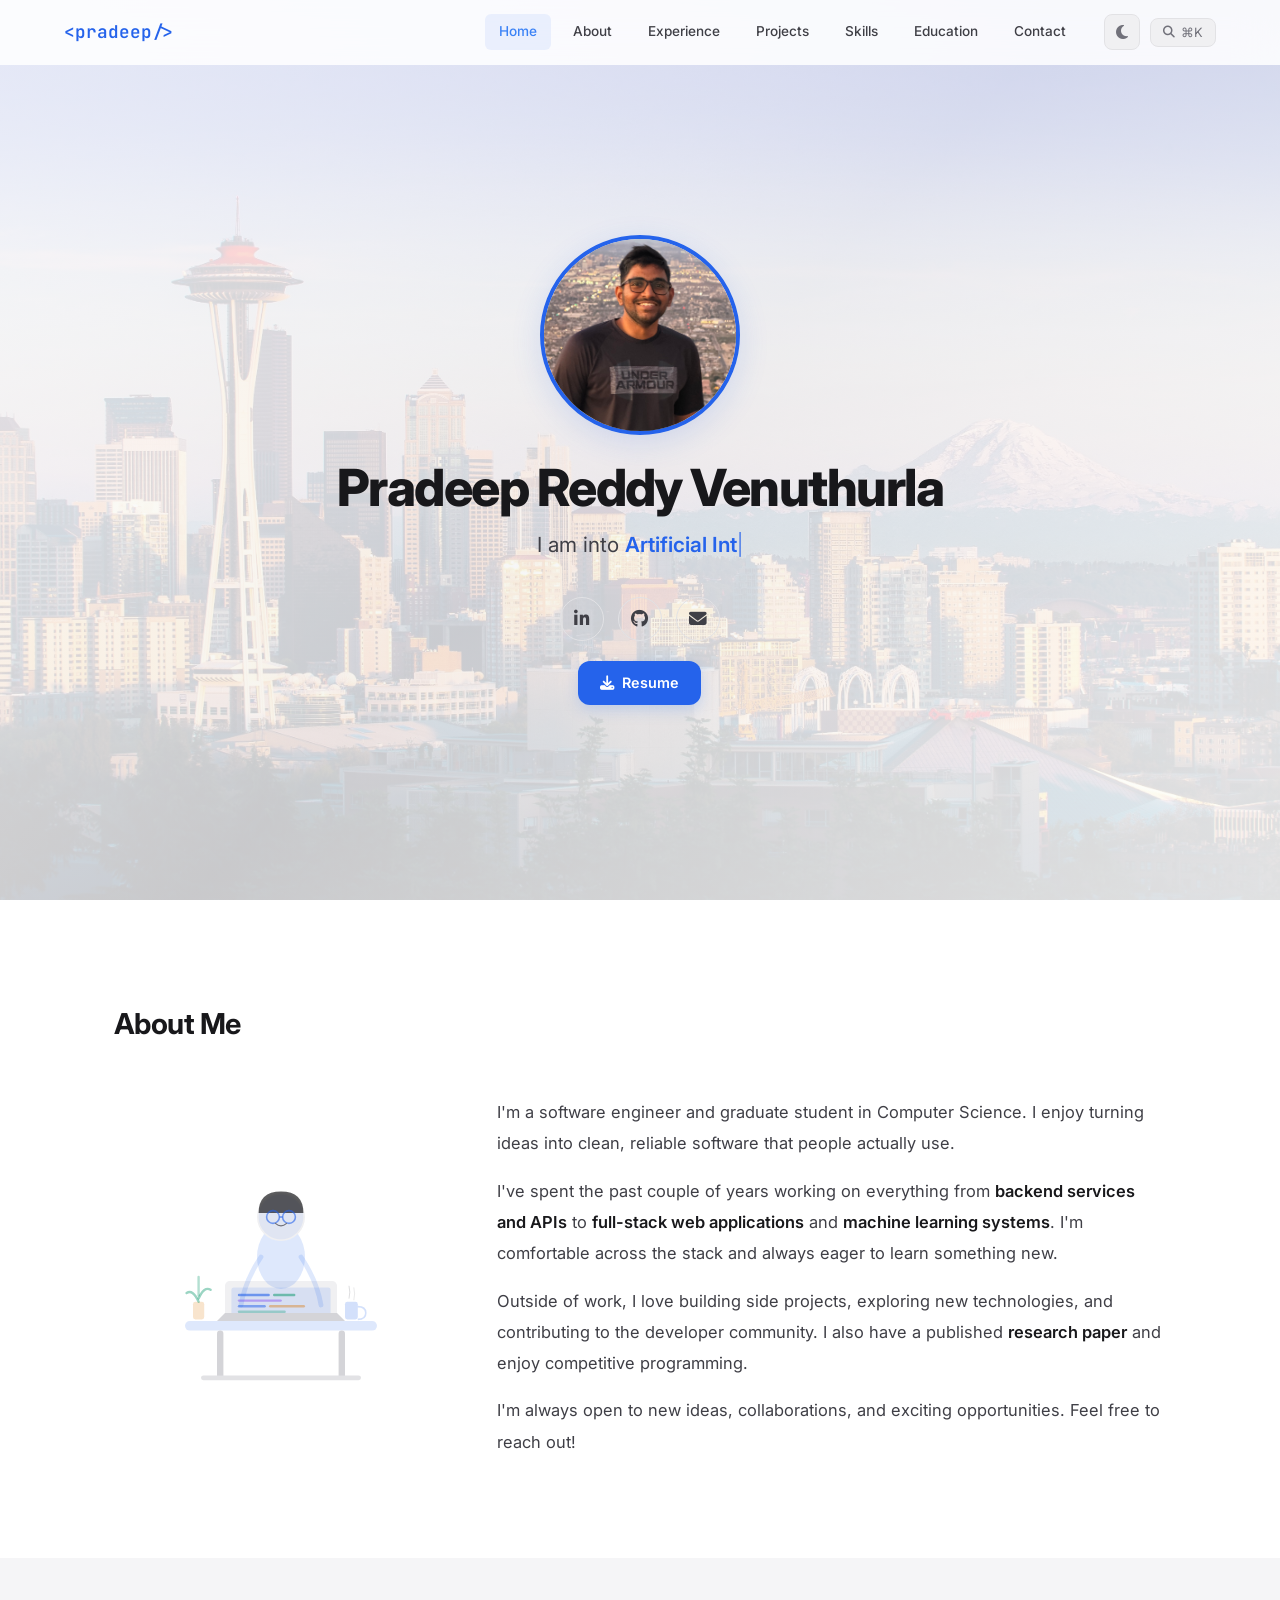
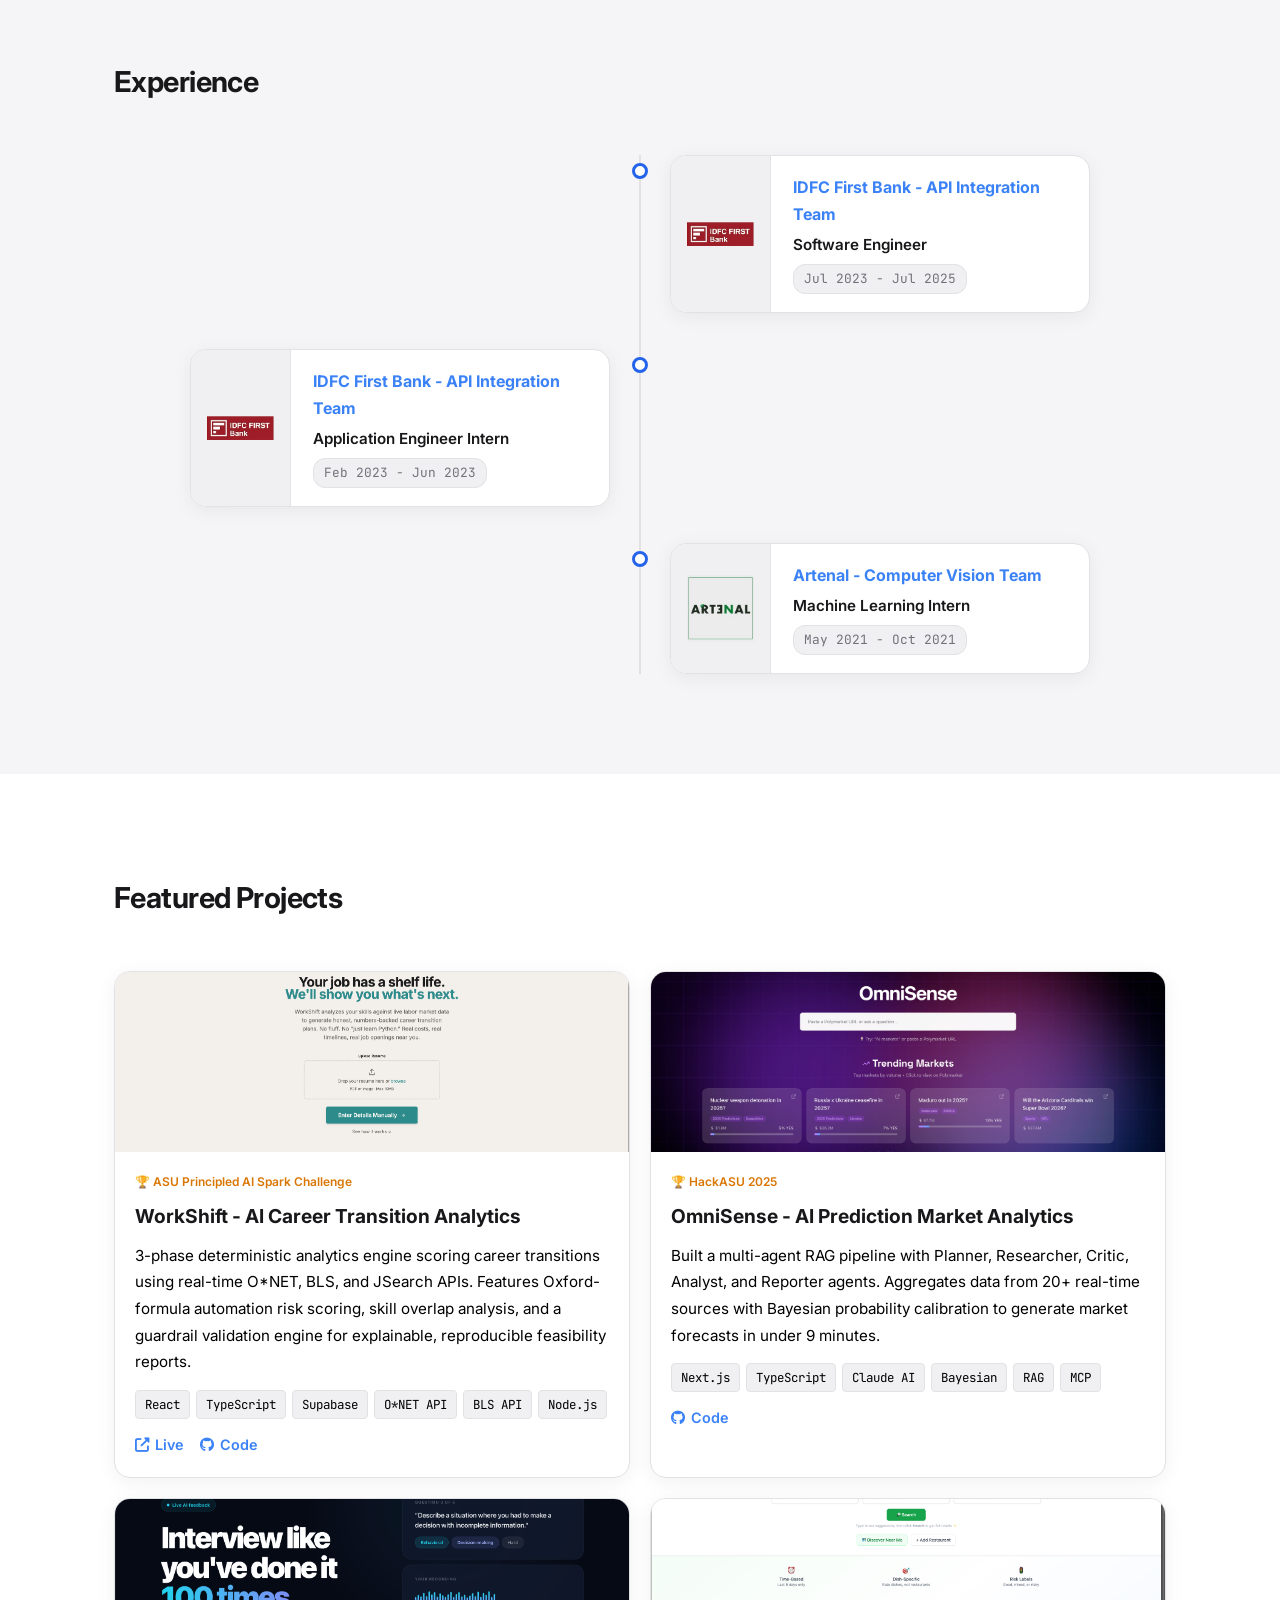
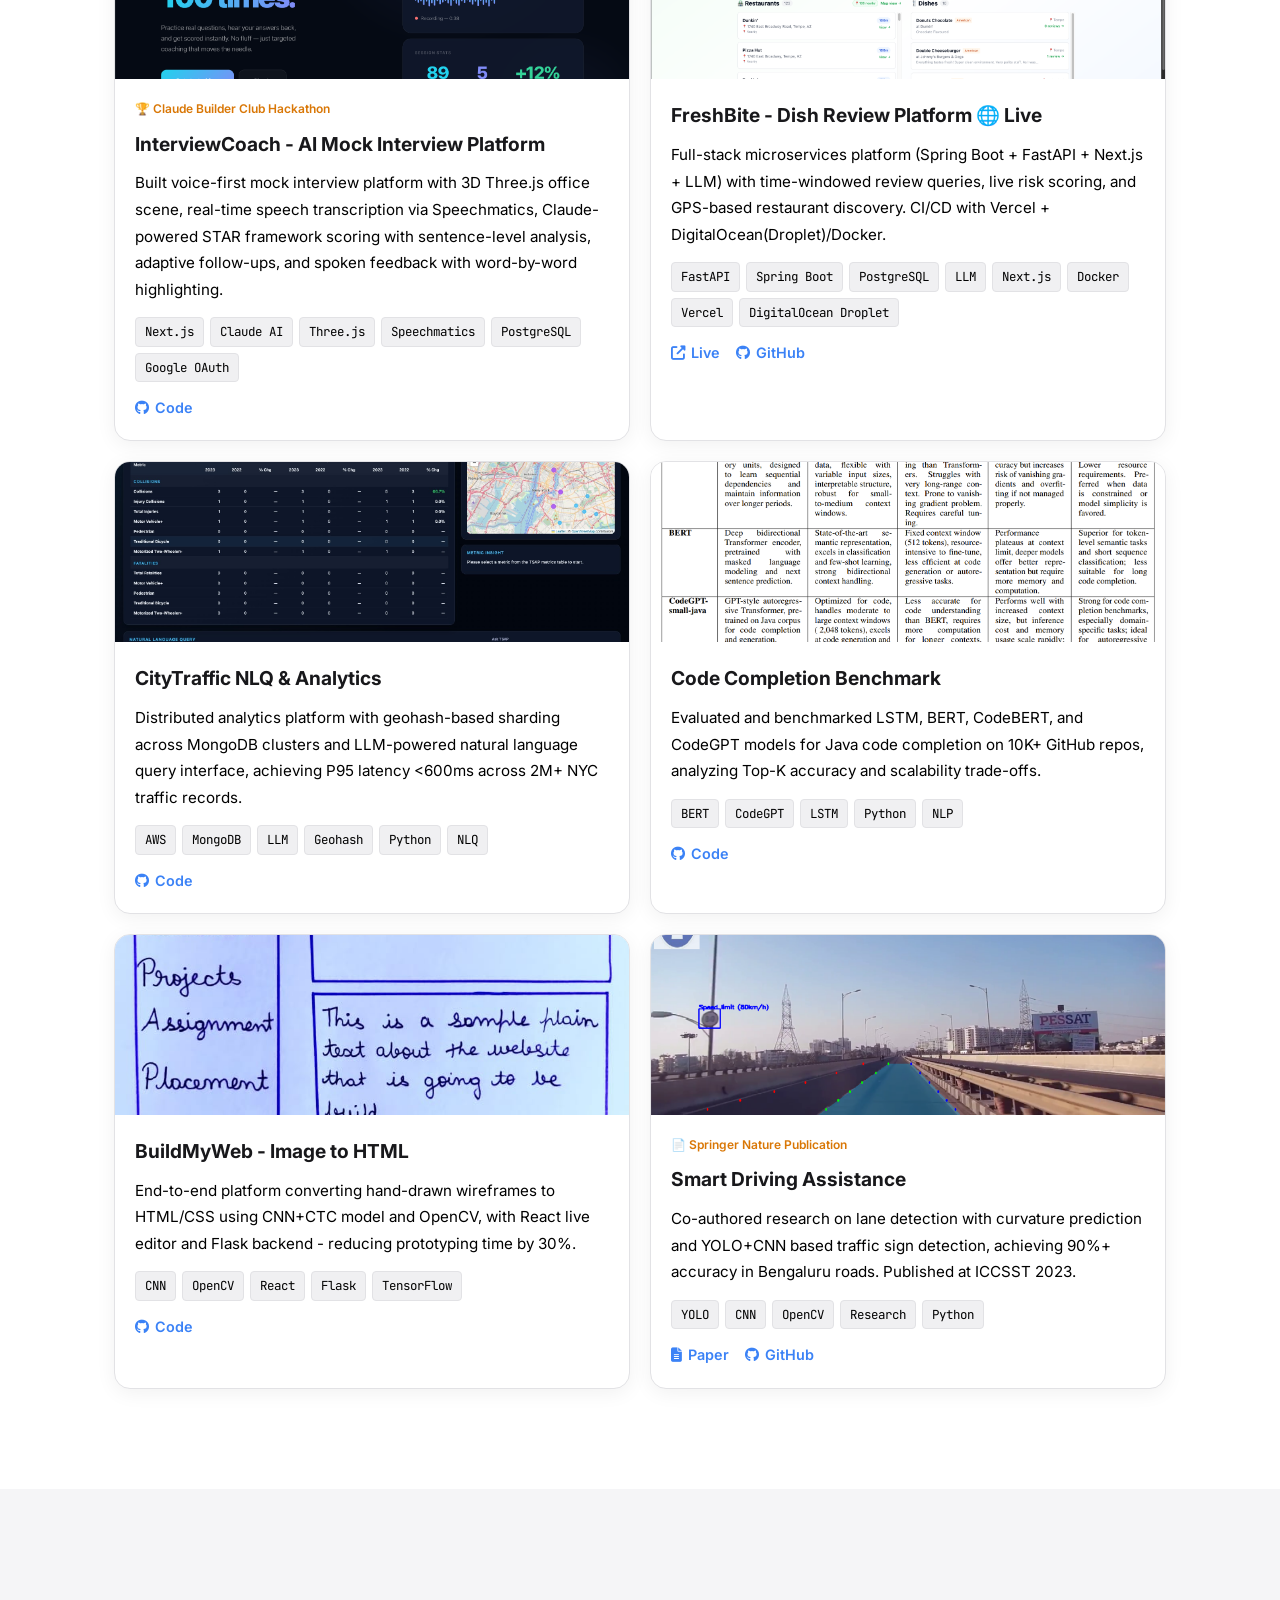
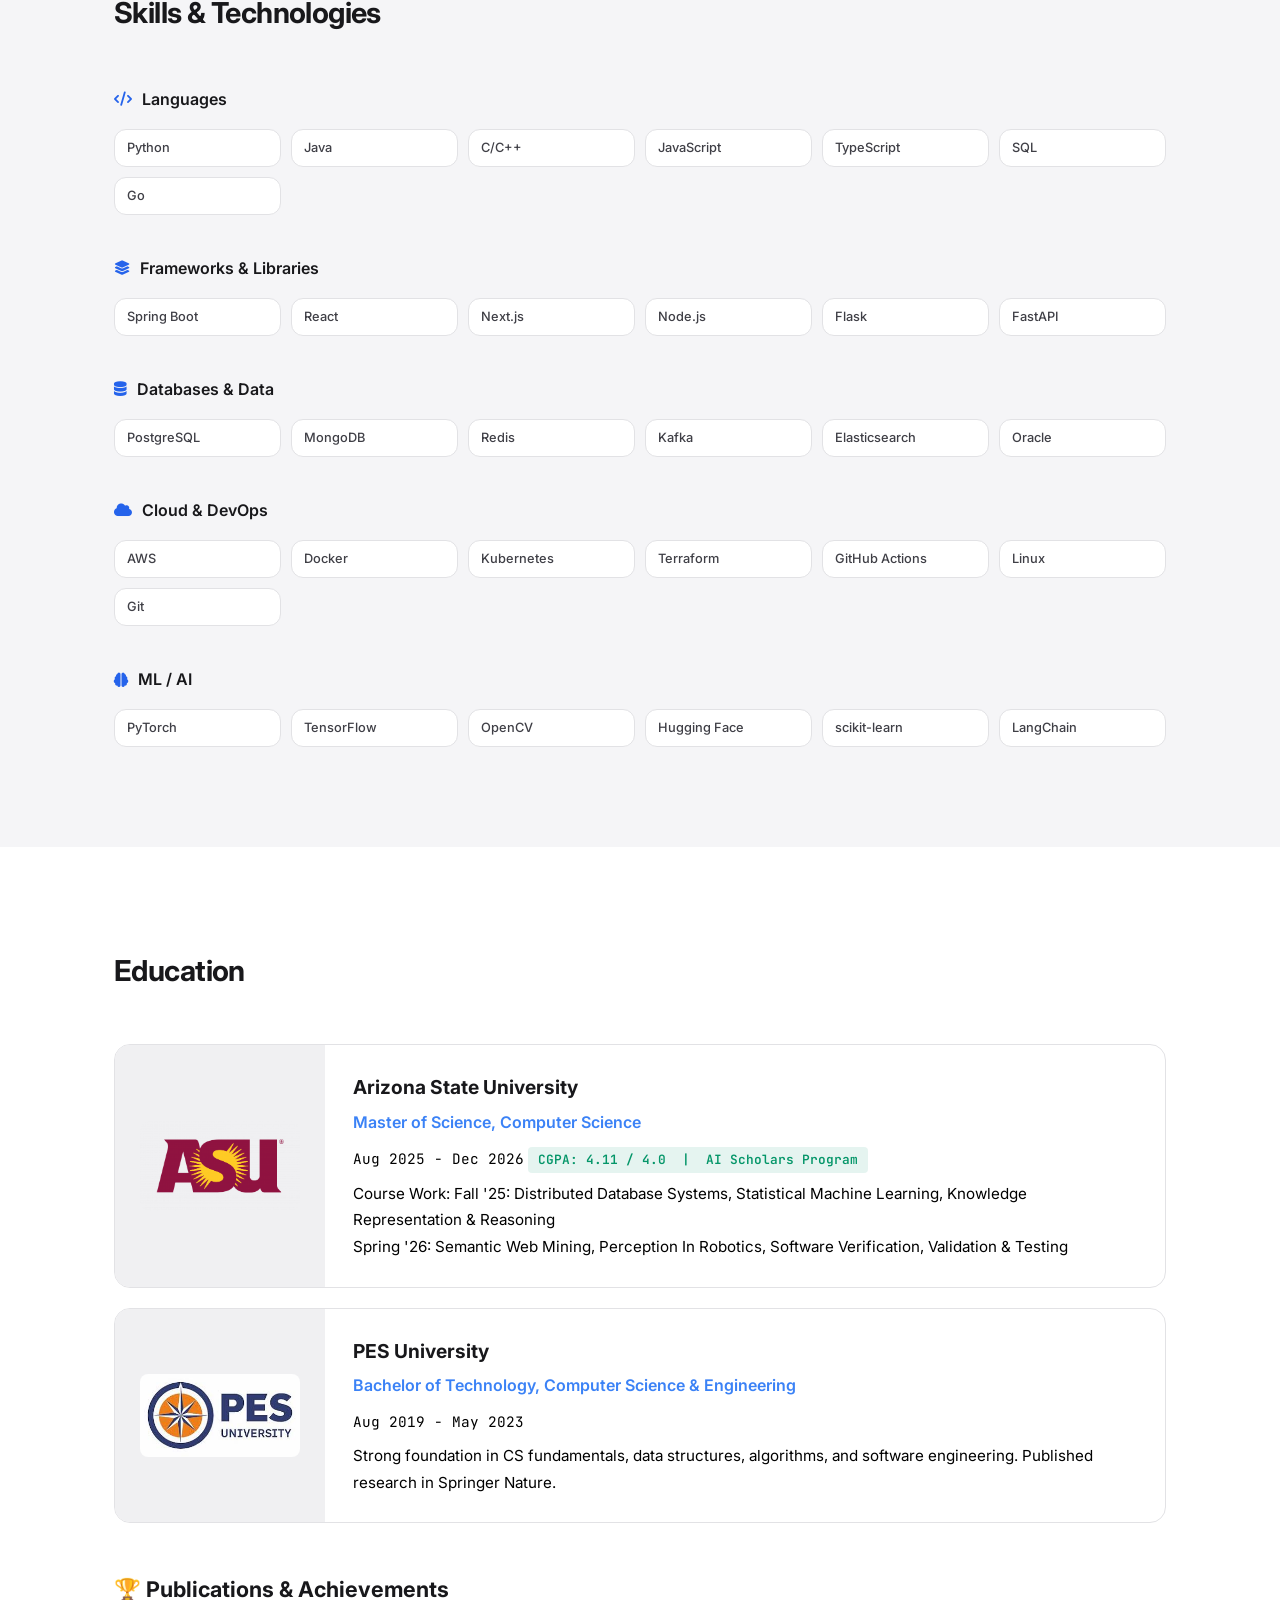
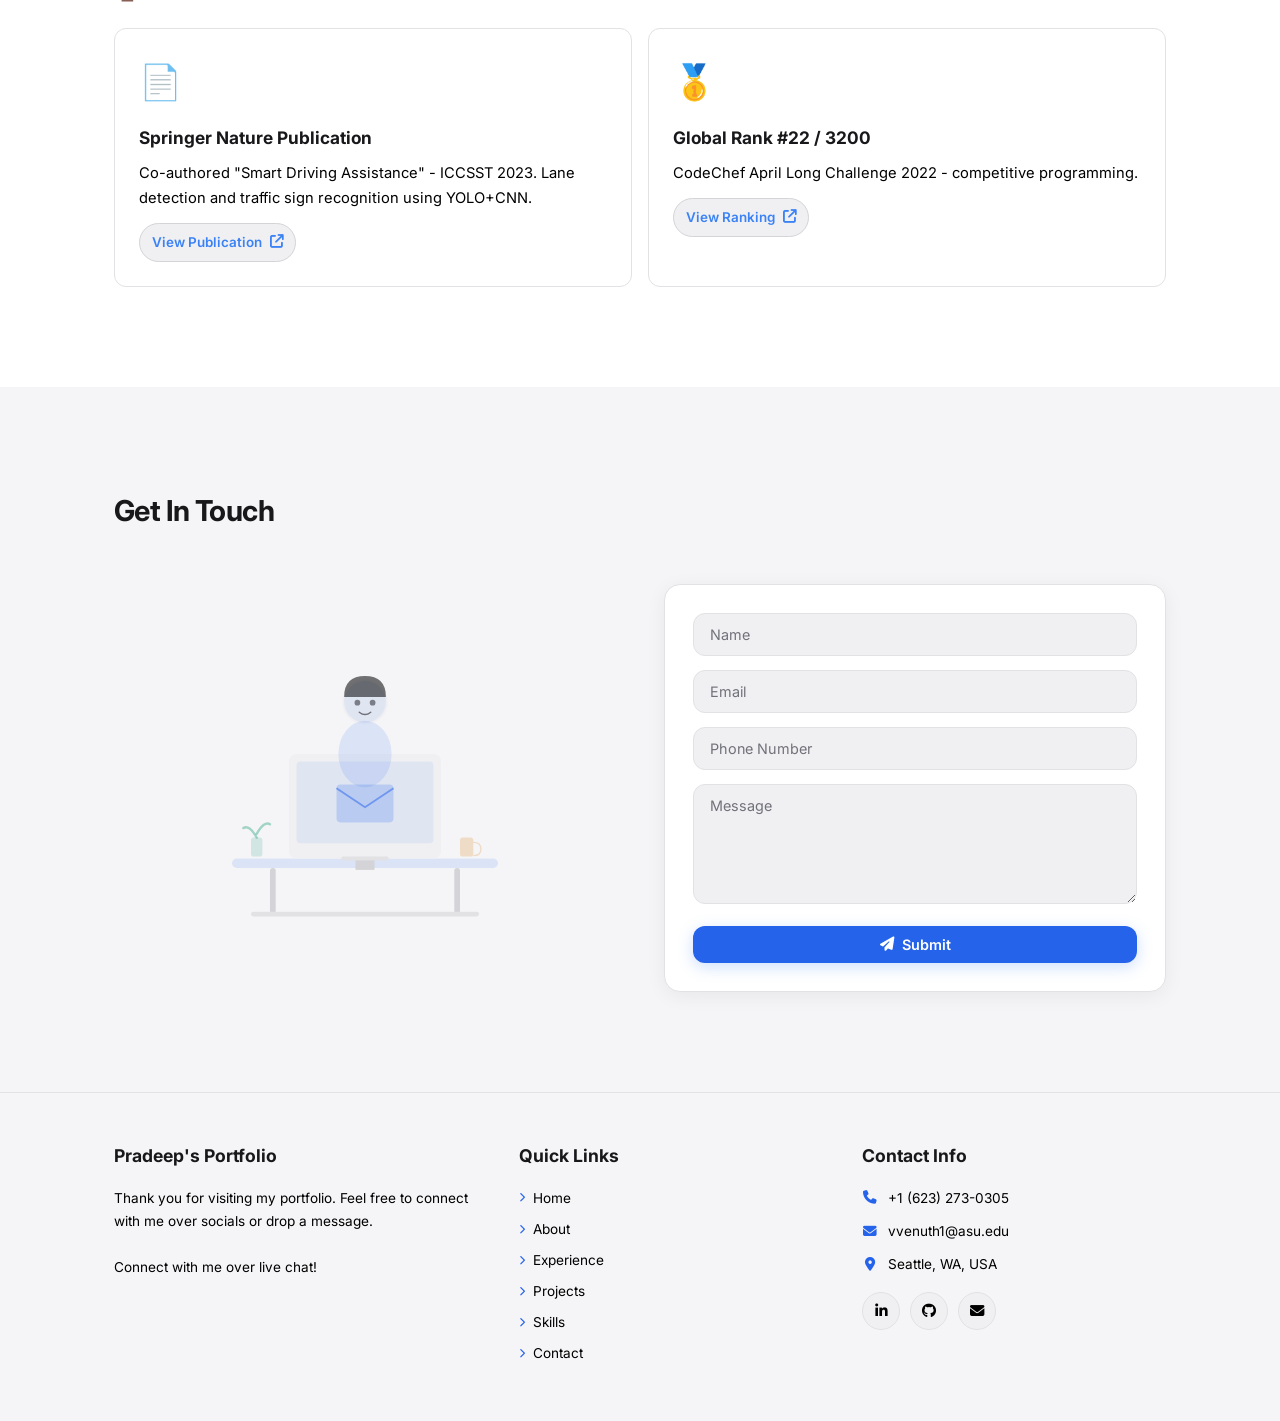
==== commit 9fb3276d: "Add 'Course Work' label to education section Updated the paragraph to specify 'Course Work' before l" ====
--- a/index.html
+++ b/index.html
@@ -451,7 +451,7 @@
           <h4>Master of Science, Computer Science</h4>
           <span class="edu-date">Aug 2025 - Dec 2026</span>
           <div class="edu-highlight">CGPA: 4.11 / 4.0 &nbsp;|&nbsp; AI Scholars Program</div>
-          <p>Fall '25: Distributed Database Systems, Statistical Machine Learning, Knowledge Representation &amp; Reasoning<br>Spring '26: Semantic Web Mining, Perception In Robotics, Software Verification, Validation &amp; Testing</p>
+          <p>Course Work: Fall '25: Distributed Database Systems, Statistical Machine Learning, Knowledge Representation &amp; Reasoning<br>Spring '26: Semantic Web Mining, Perception In Robotics, Software Verification, Validation &amp; Testing</p>
         </div>
       </div>
       <div class="edu-card">
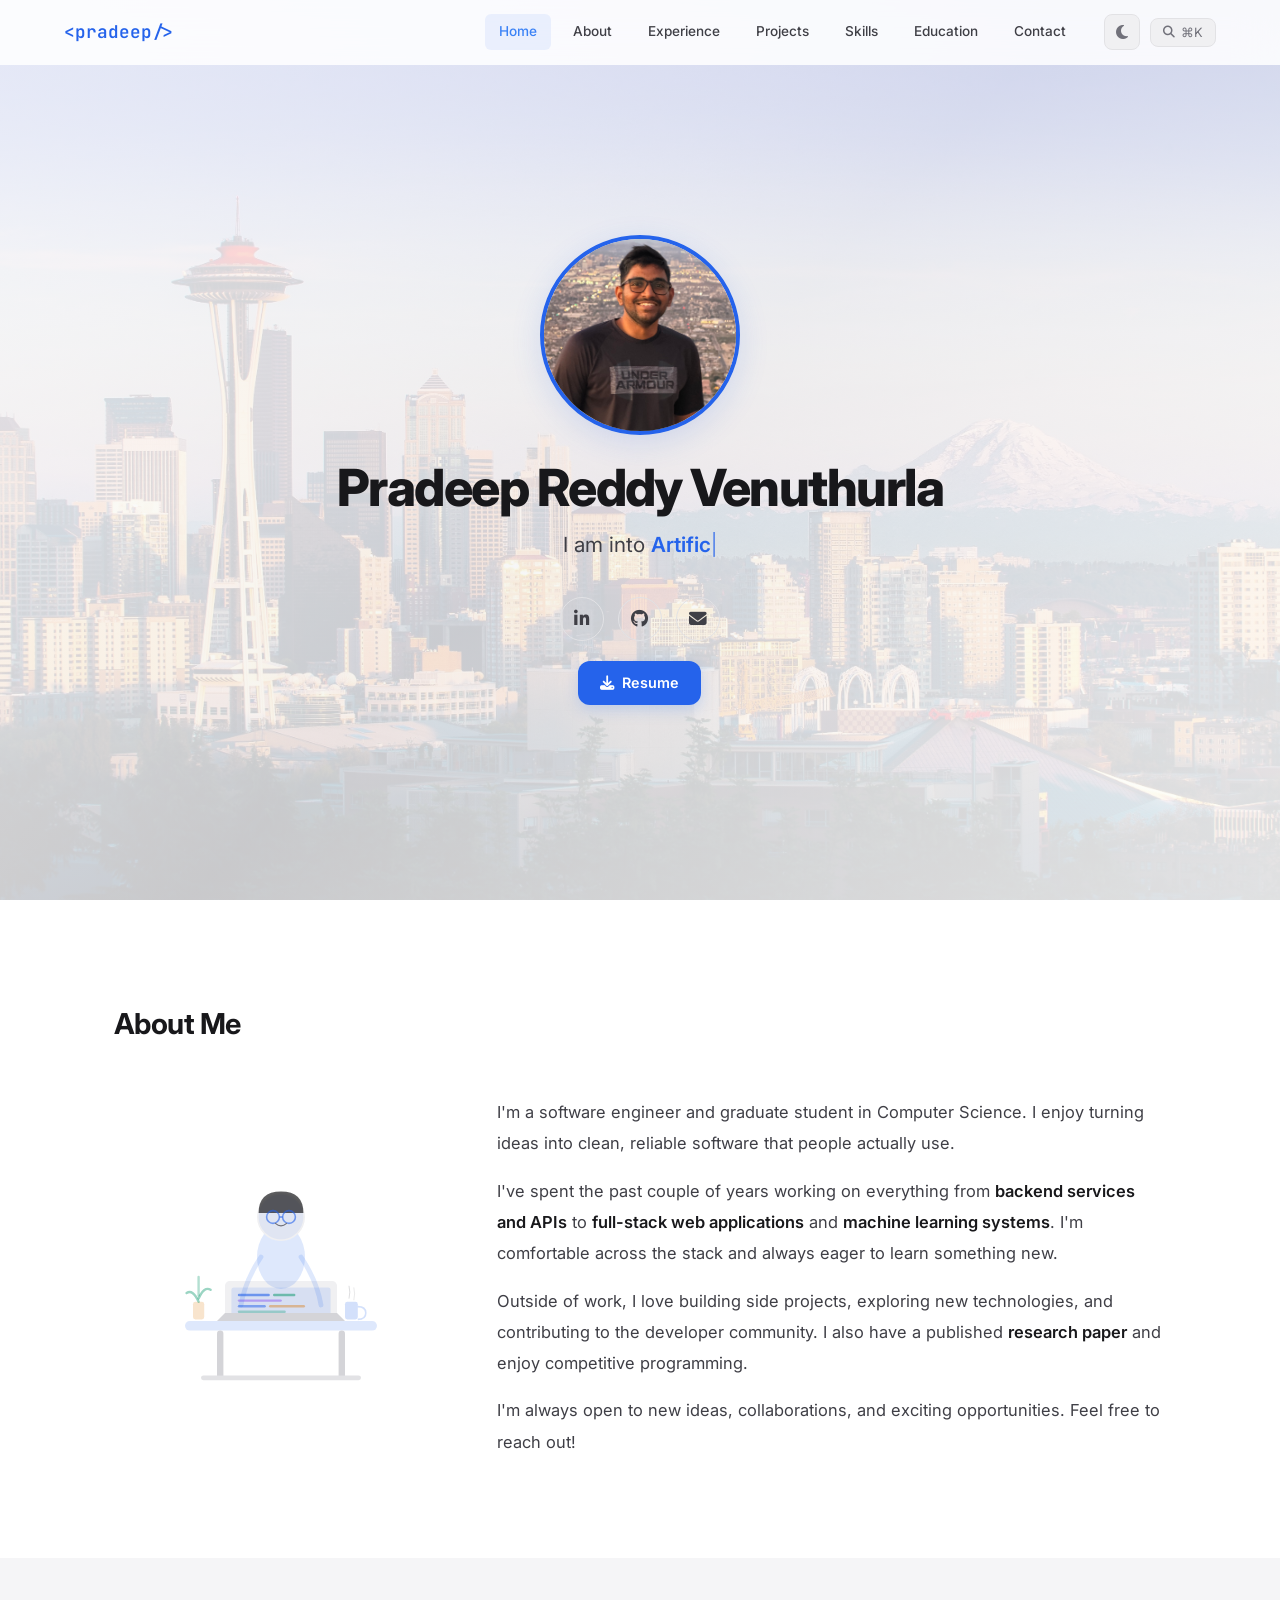
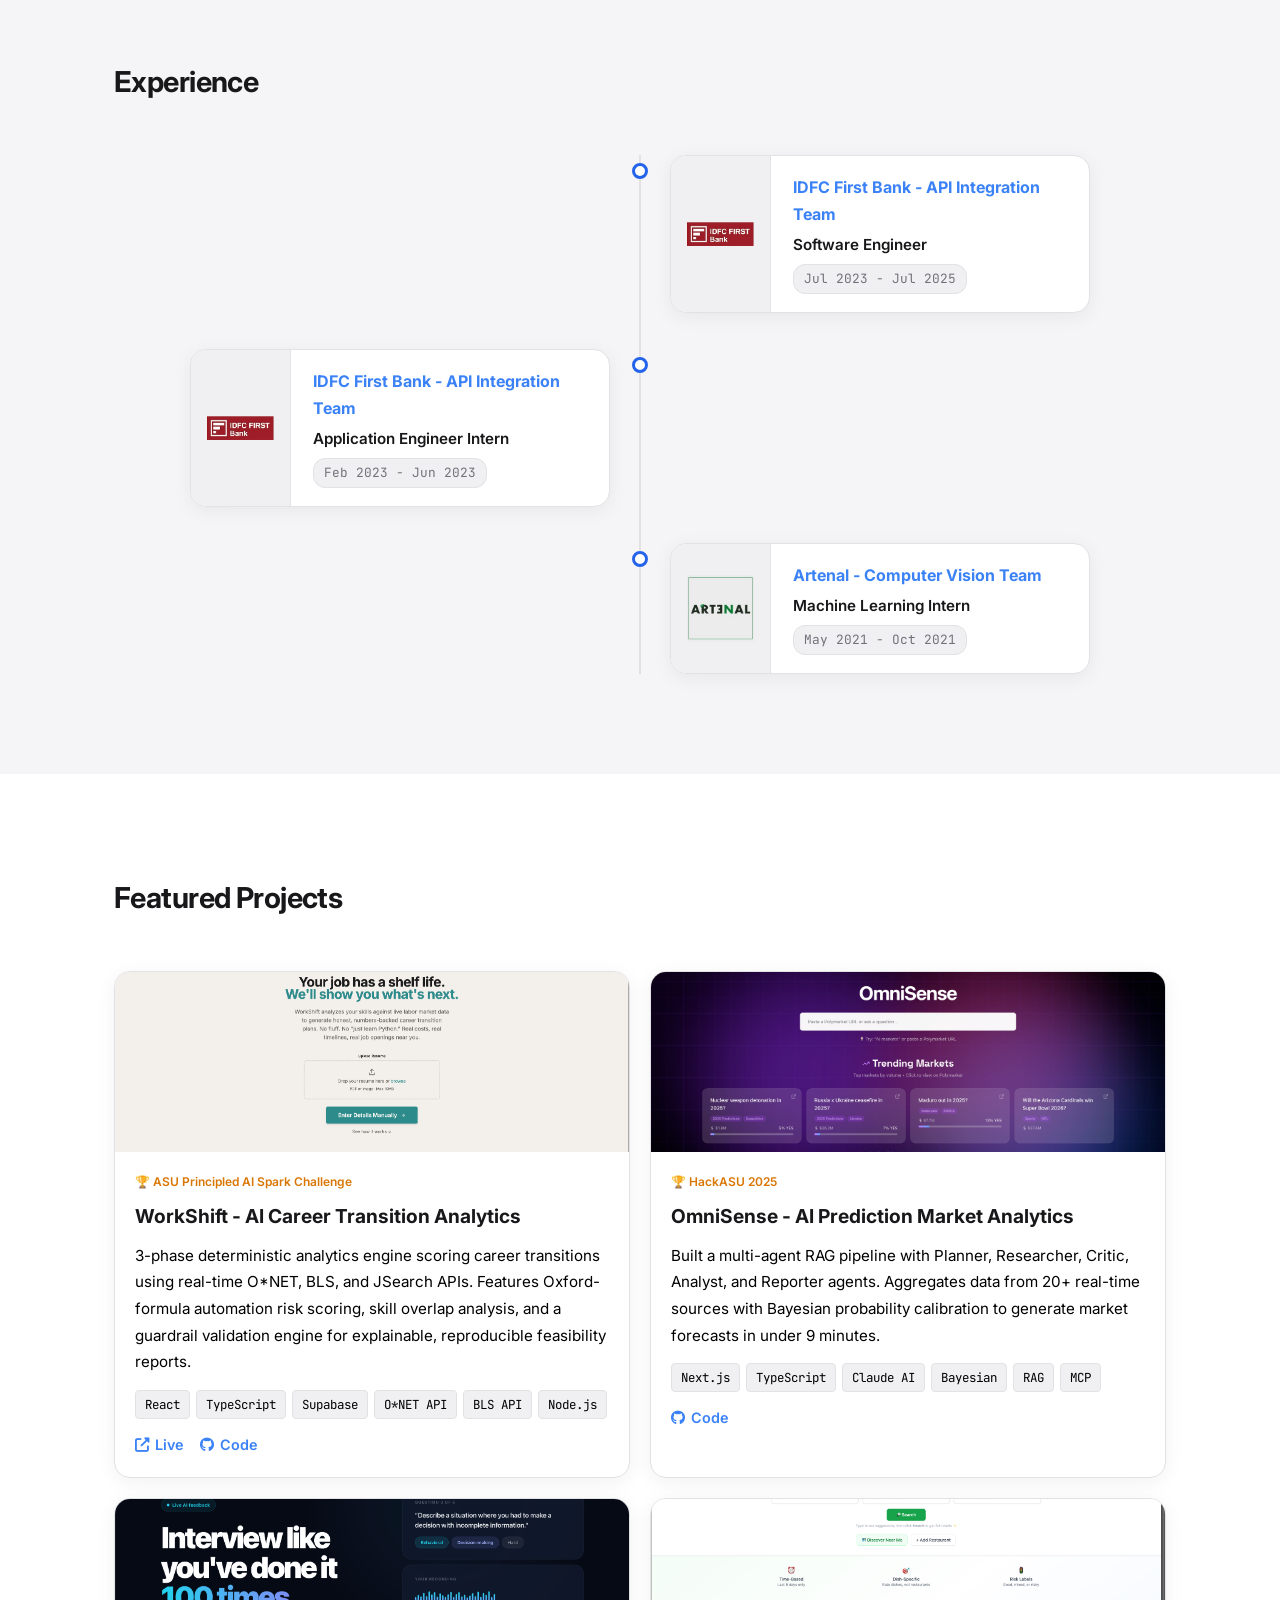
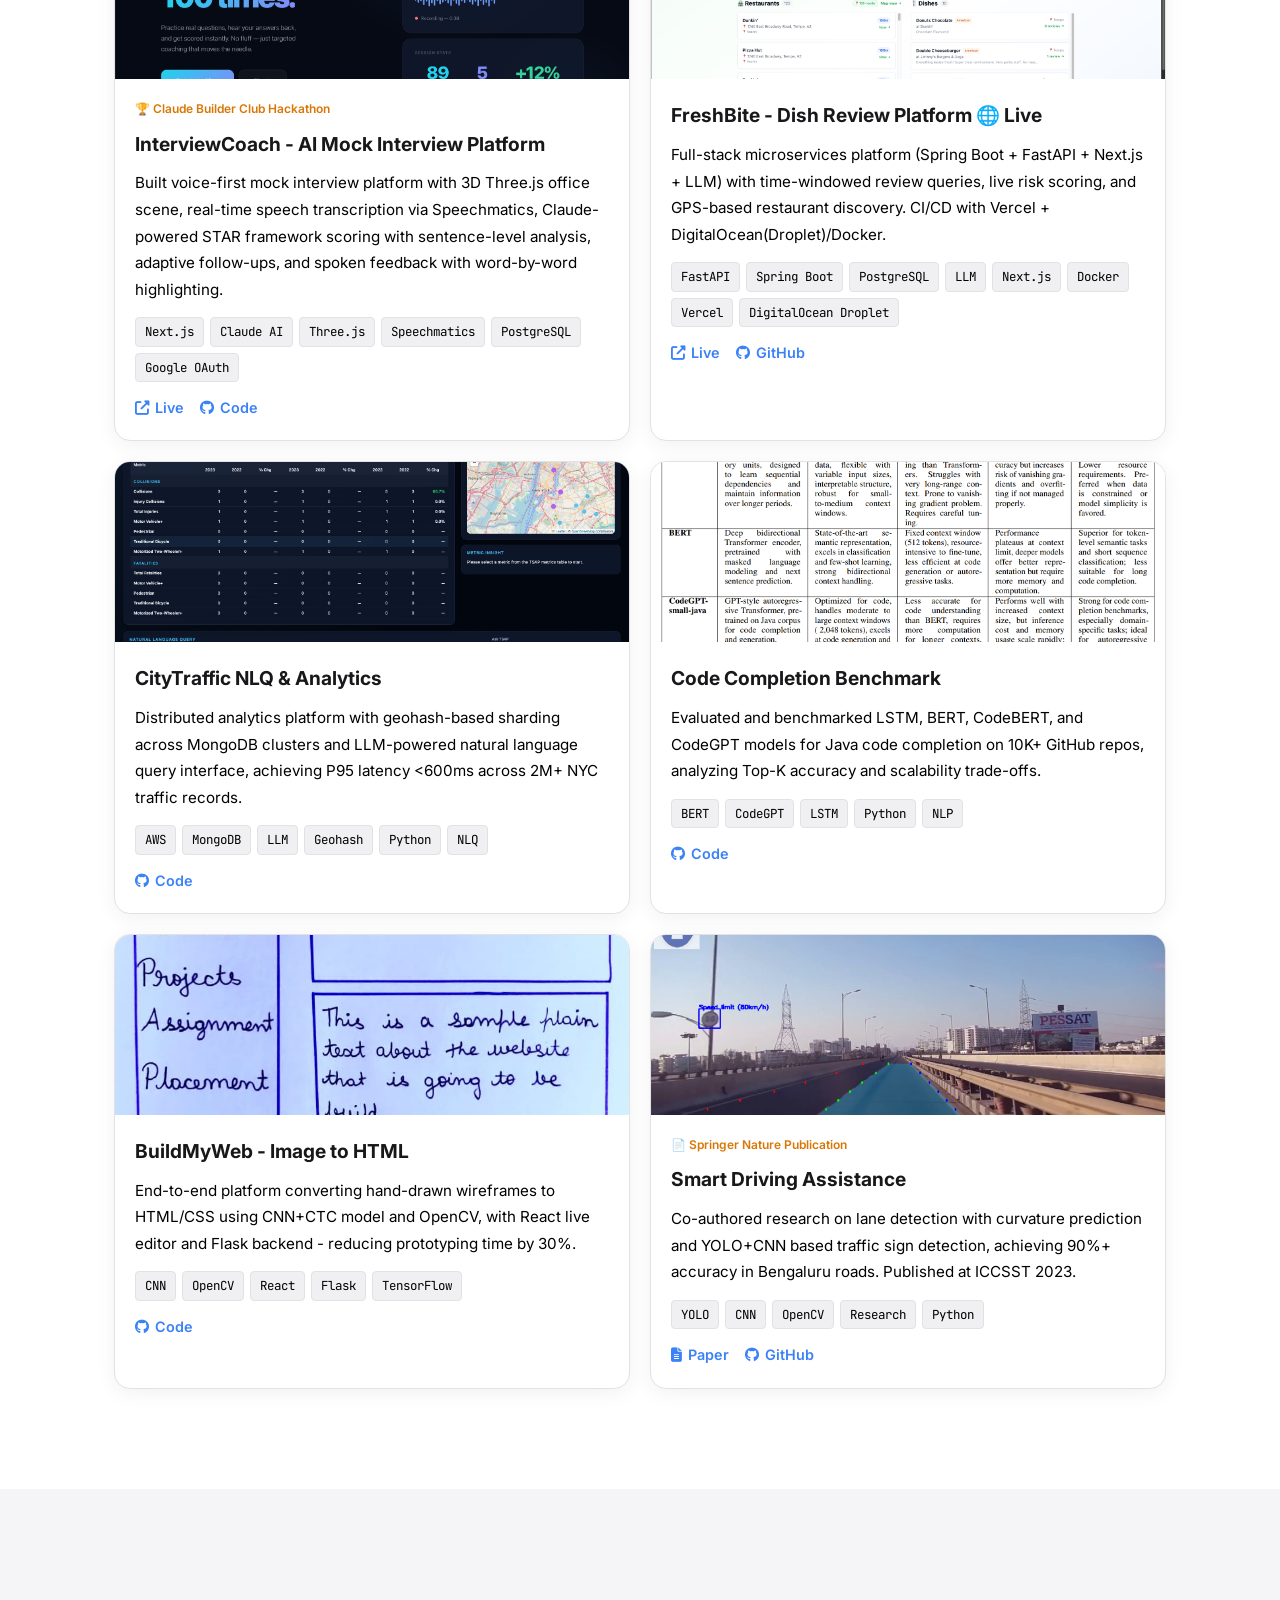
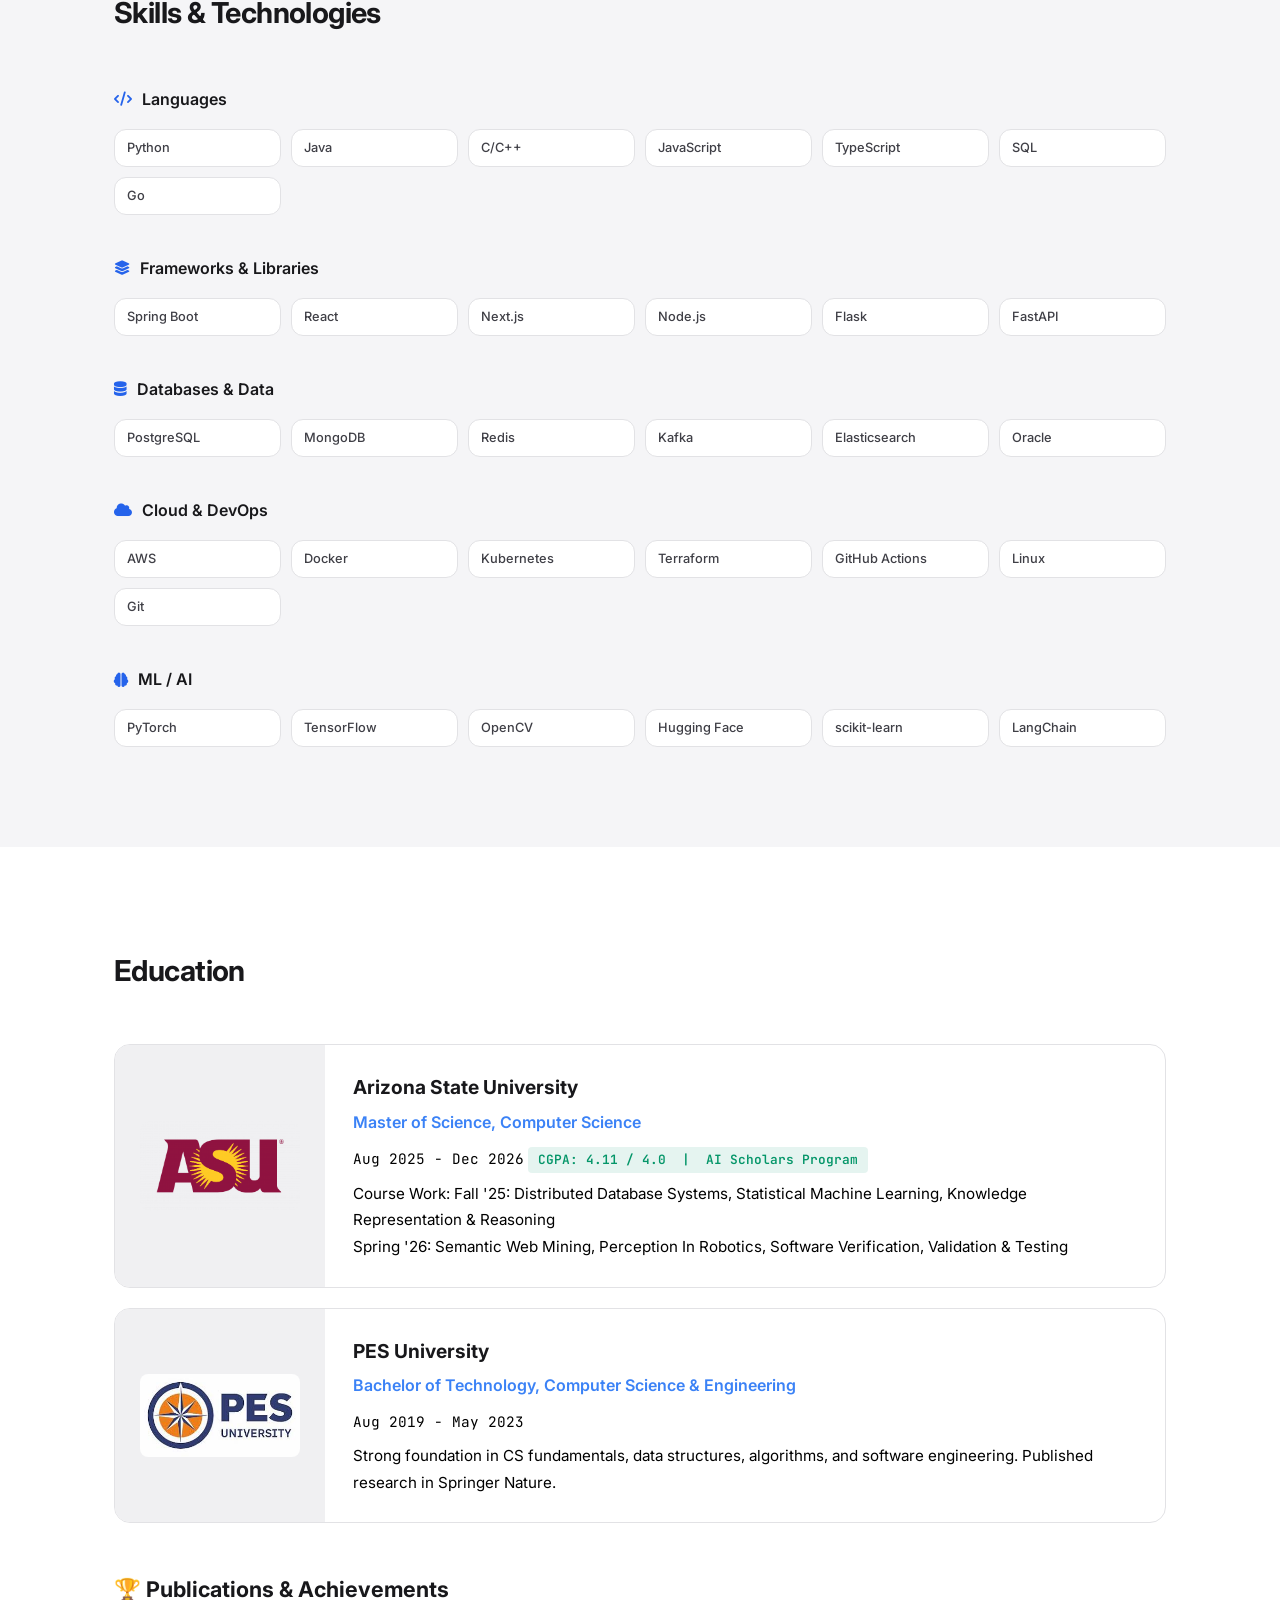
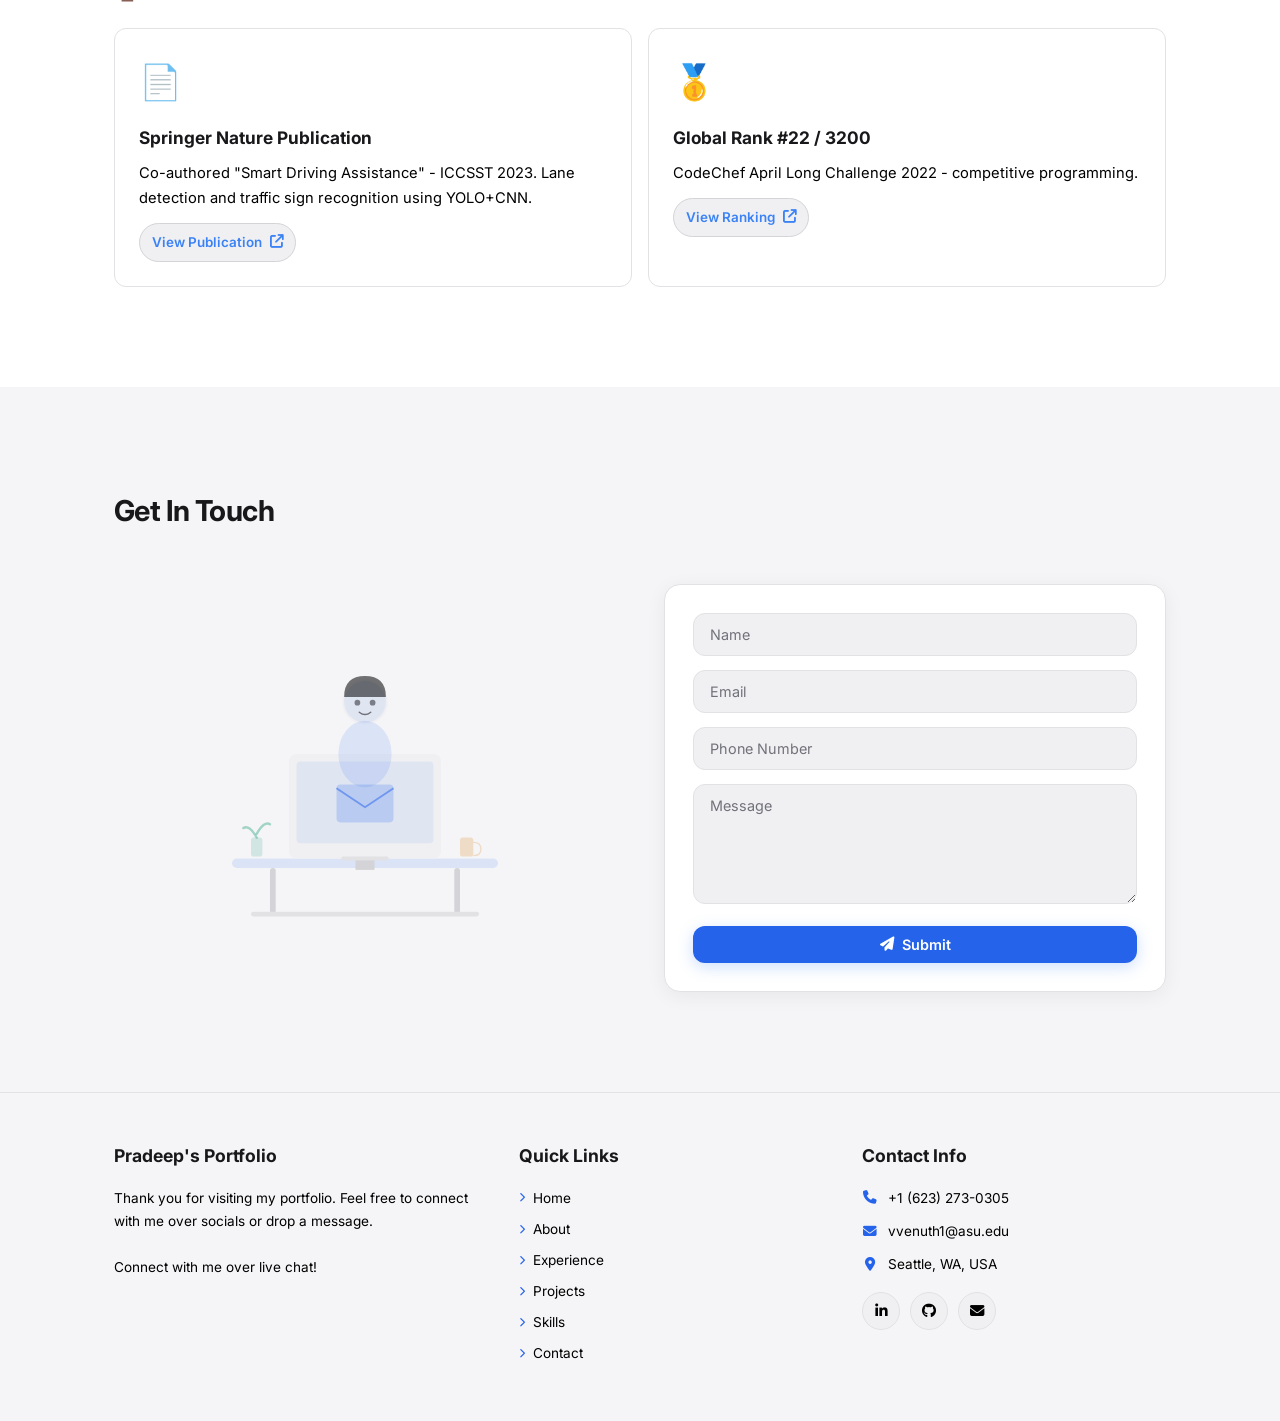
==== commit 55ef871d: "feat: add live link for InterviewCoach project Co-Authored-By: Claude Opus 4.6 <noreply@anthropic.co" ====
--- a/index.html
+++ b/index.html
@@ -296,7 +296,7 @@
         <div class="project-image">
           <img src="./assets/images/projects/interviewcoach.png" alt="InterviewCoach" class="project-img">
           <div class="project-overlay">
-            <a href="https://github.com/metalgenesis123321/CBC-Hackathon" target="_blank"><i class="fab fa-github"></i></a>
+            <a href="https://interview-coach-hackathon.vercel.app/" target="_blank"><i class="fas fa-external-link-alt"></i></a>
           </div>
         </div>
         <div class="project-info">
@@ -307,6 +307,7 @@
             <span>Next.js</span><span>Claude AI</span><span>Three.js</span><span>Speechmatics</span><span>PostgreSQL</span><span>Google OAuth</span>
           </div>
           <div class="project-links">
+            <a href="https://interview-coach-hackathon.vercel.app/" target="_blank"><i class="fas fa-external-link-alt"></i> Live</a>
             <a href="https://github.com/metalgenesis123321/CBC-Hackathon" target="_blank"><i class="fab fa-github"></i> Code</a>
           </div>
         </div>
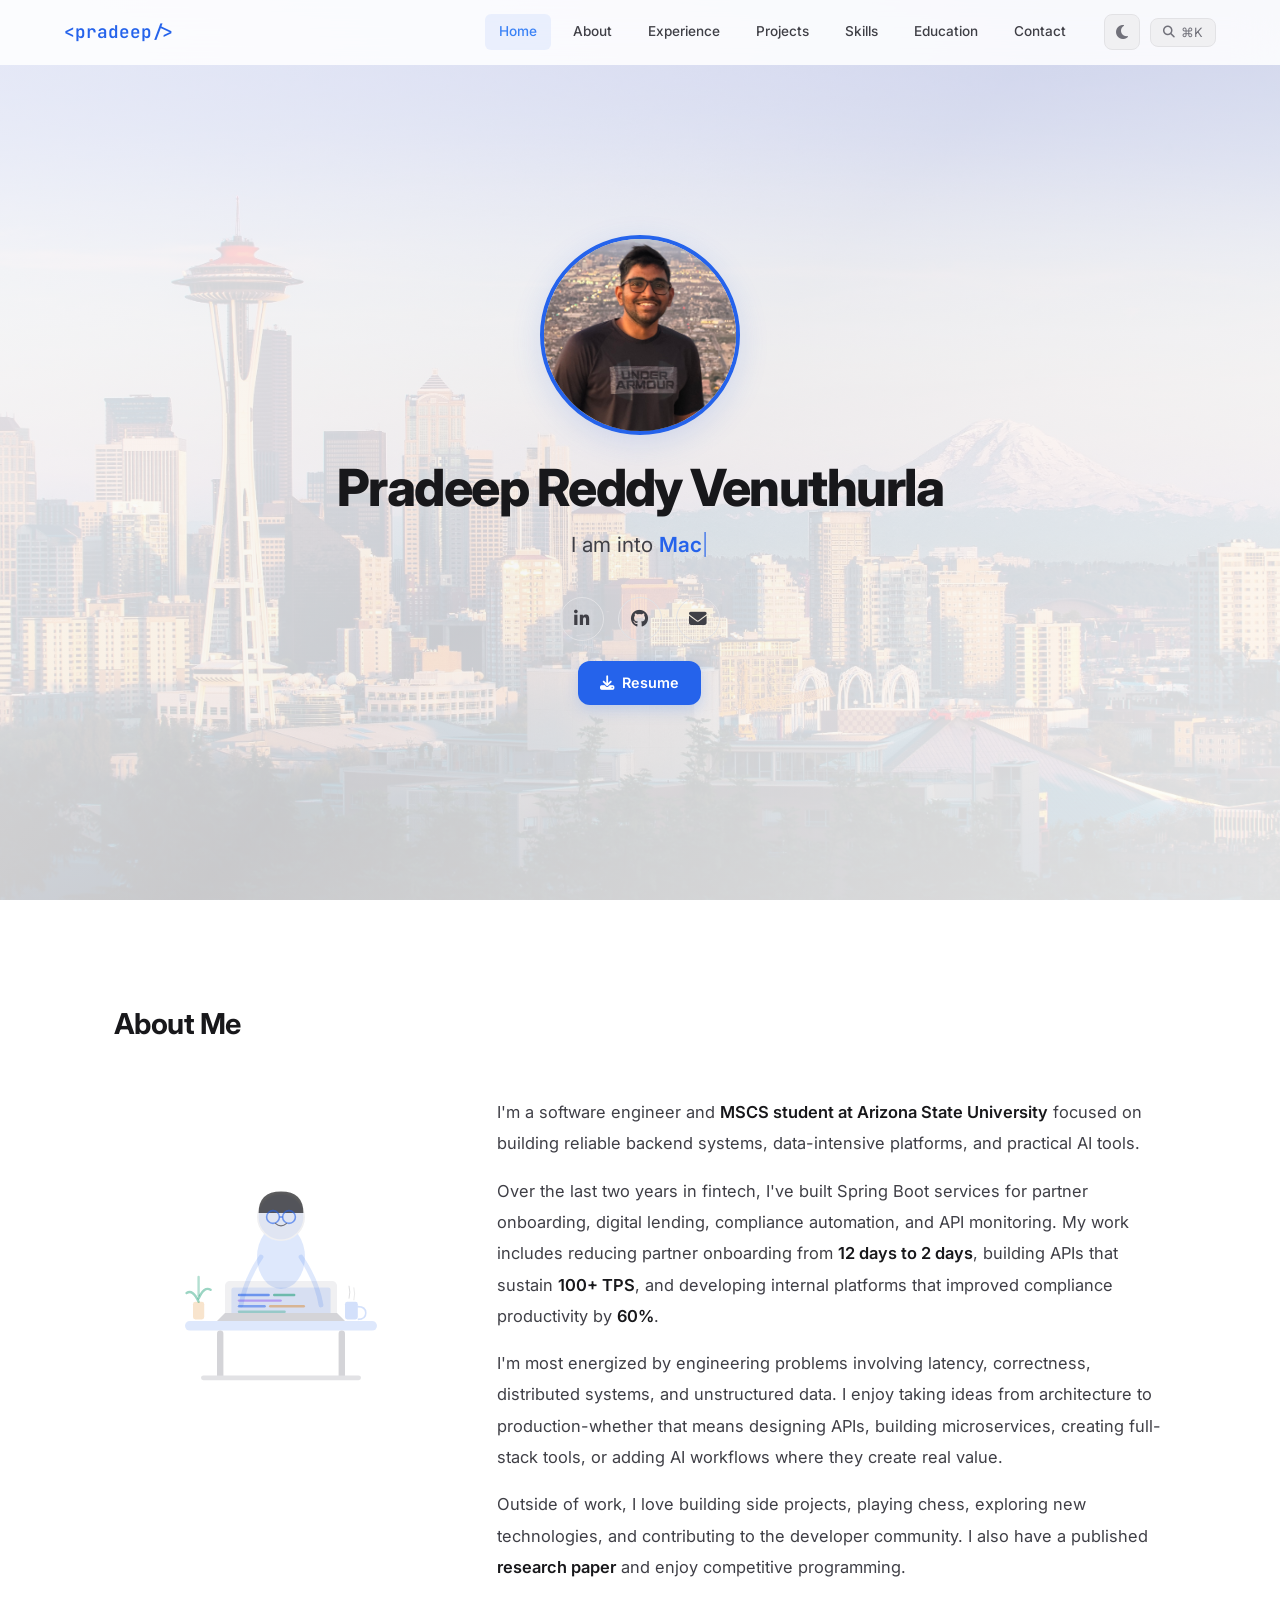
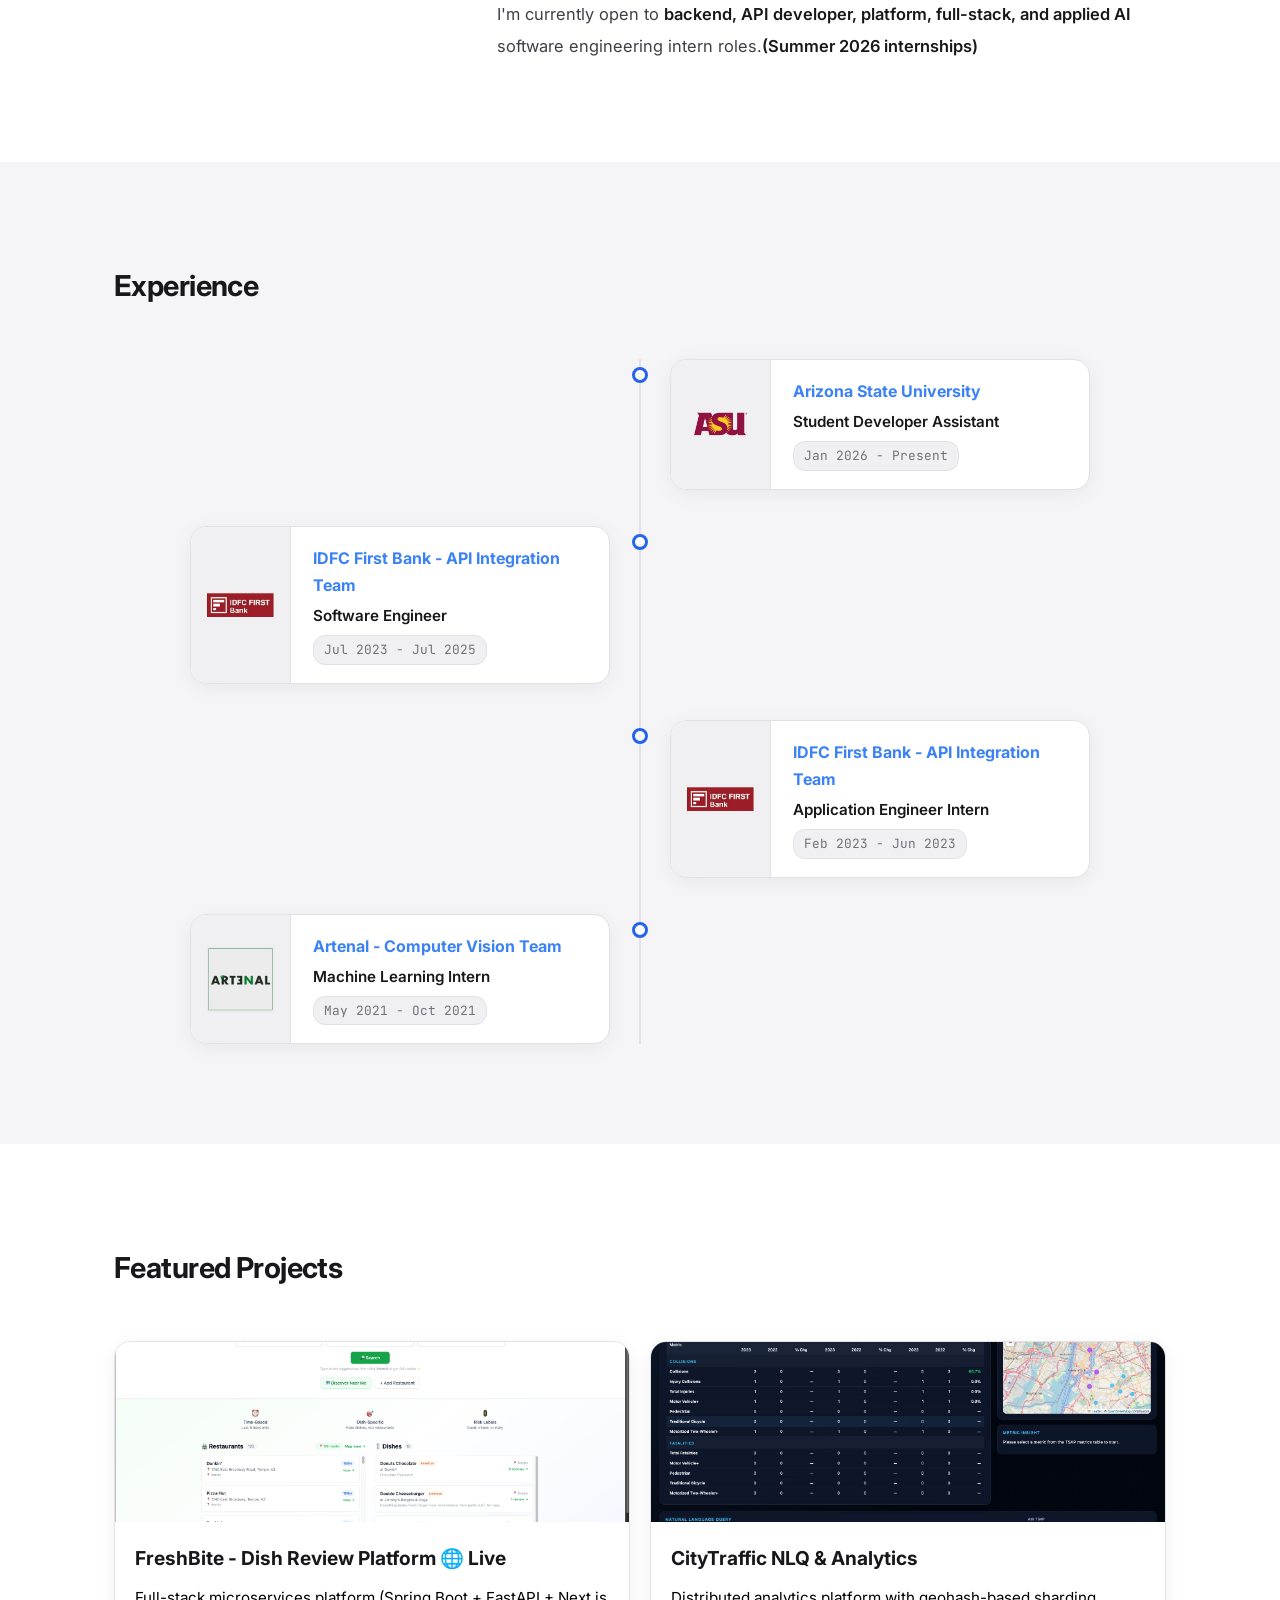
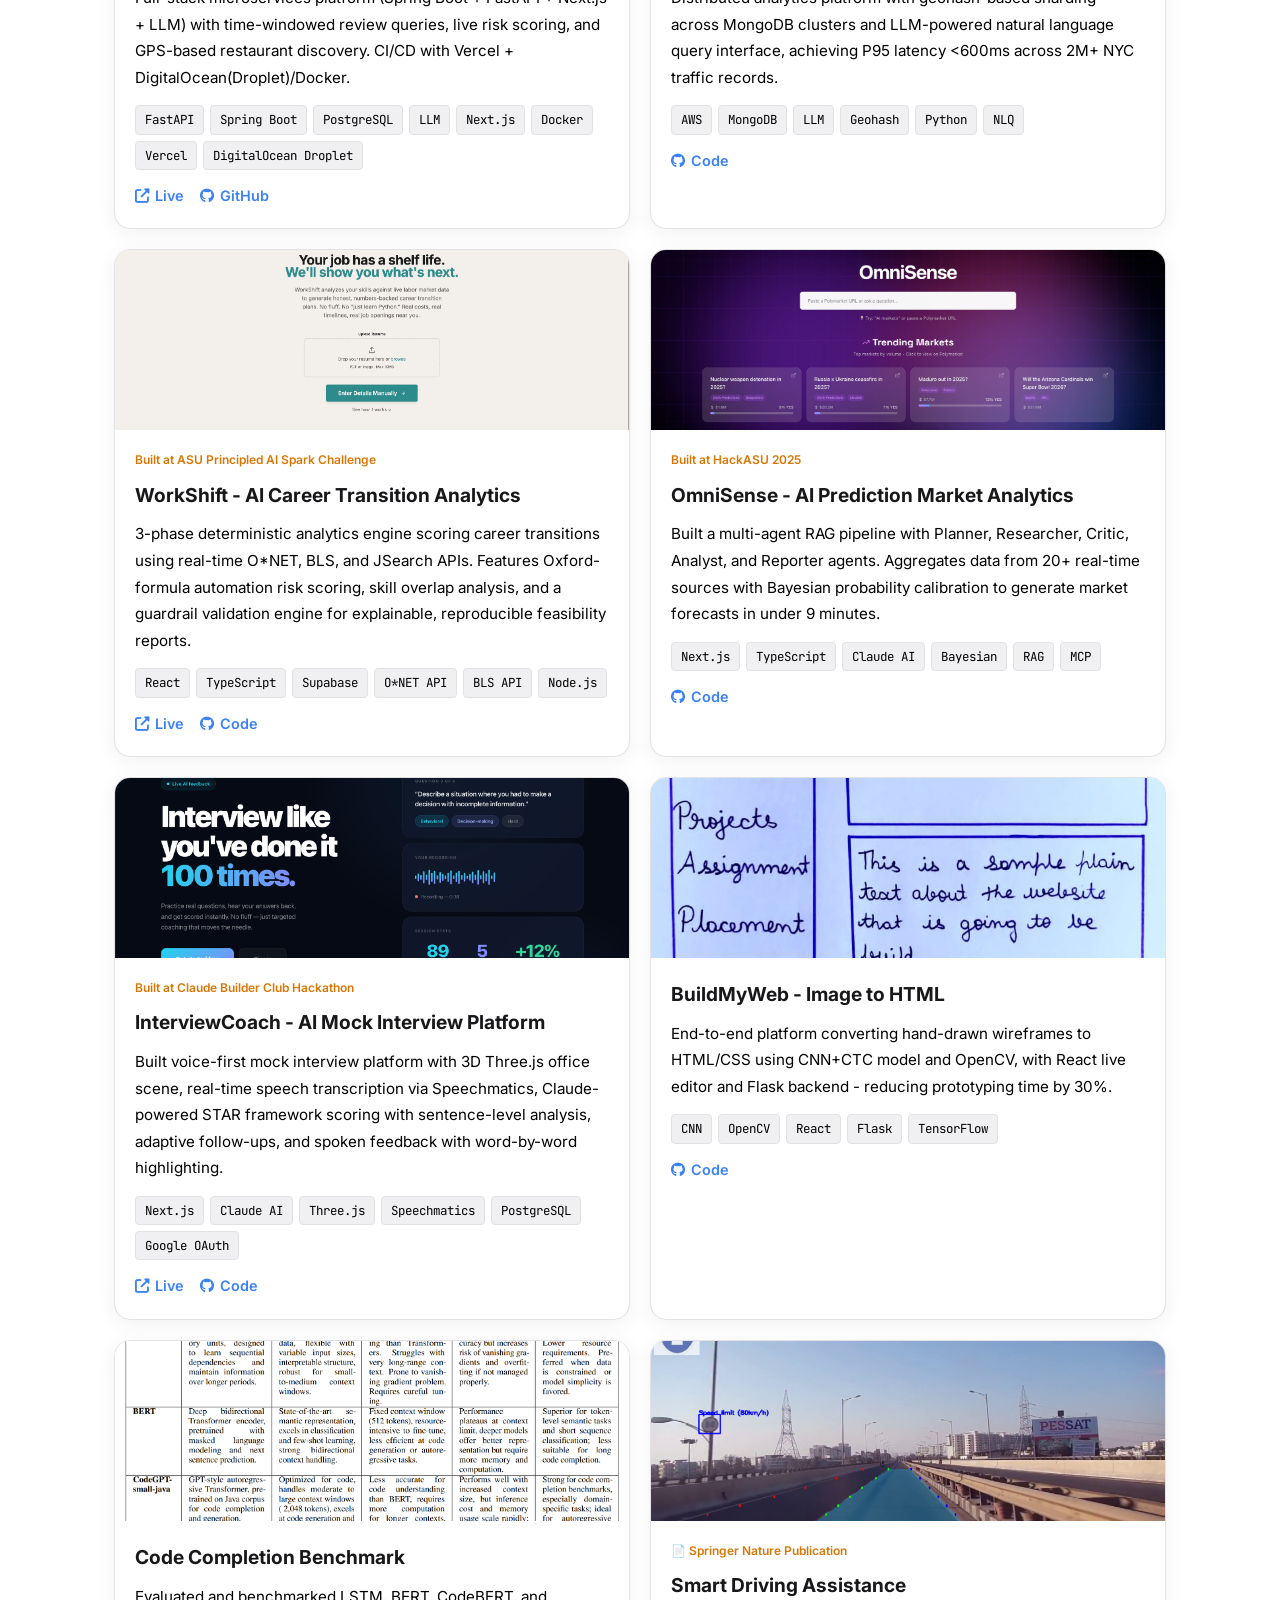
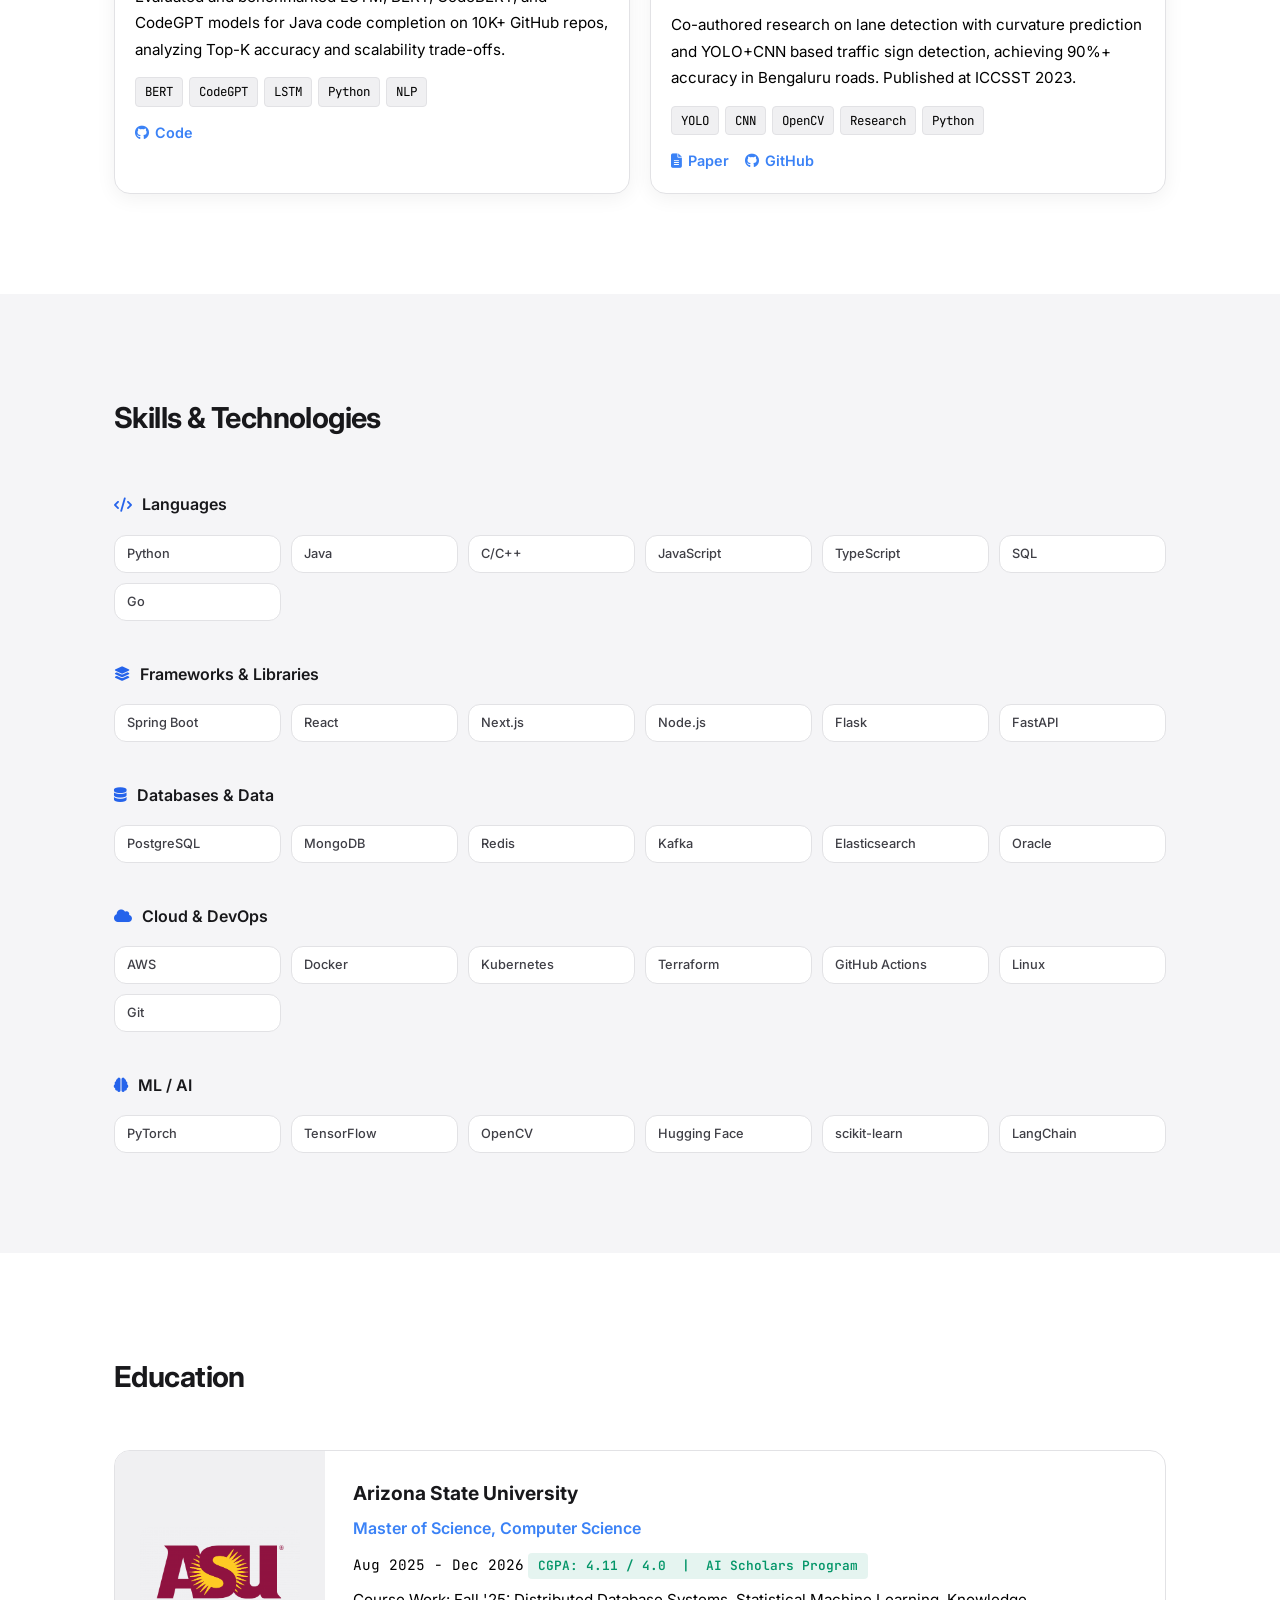
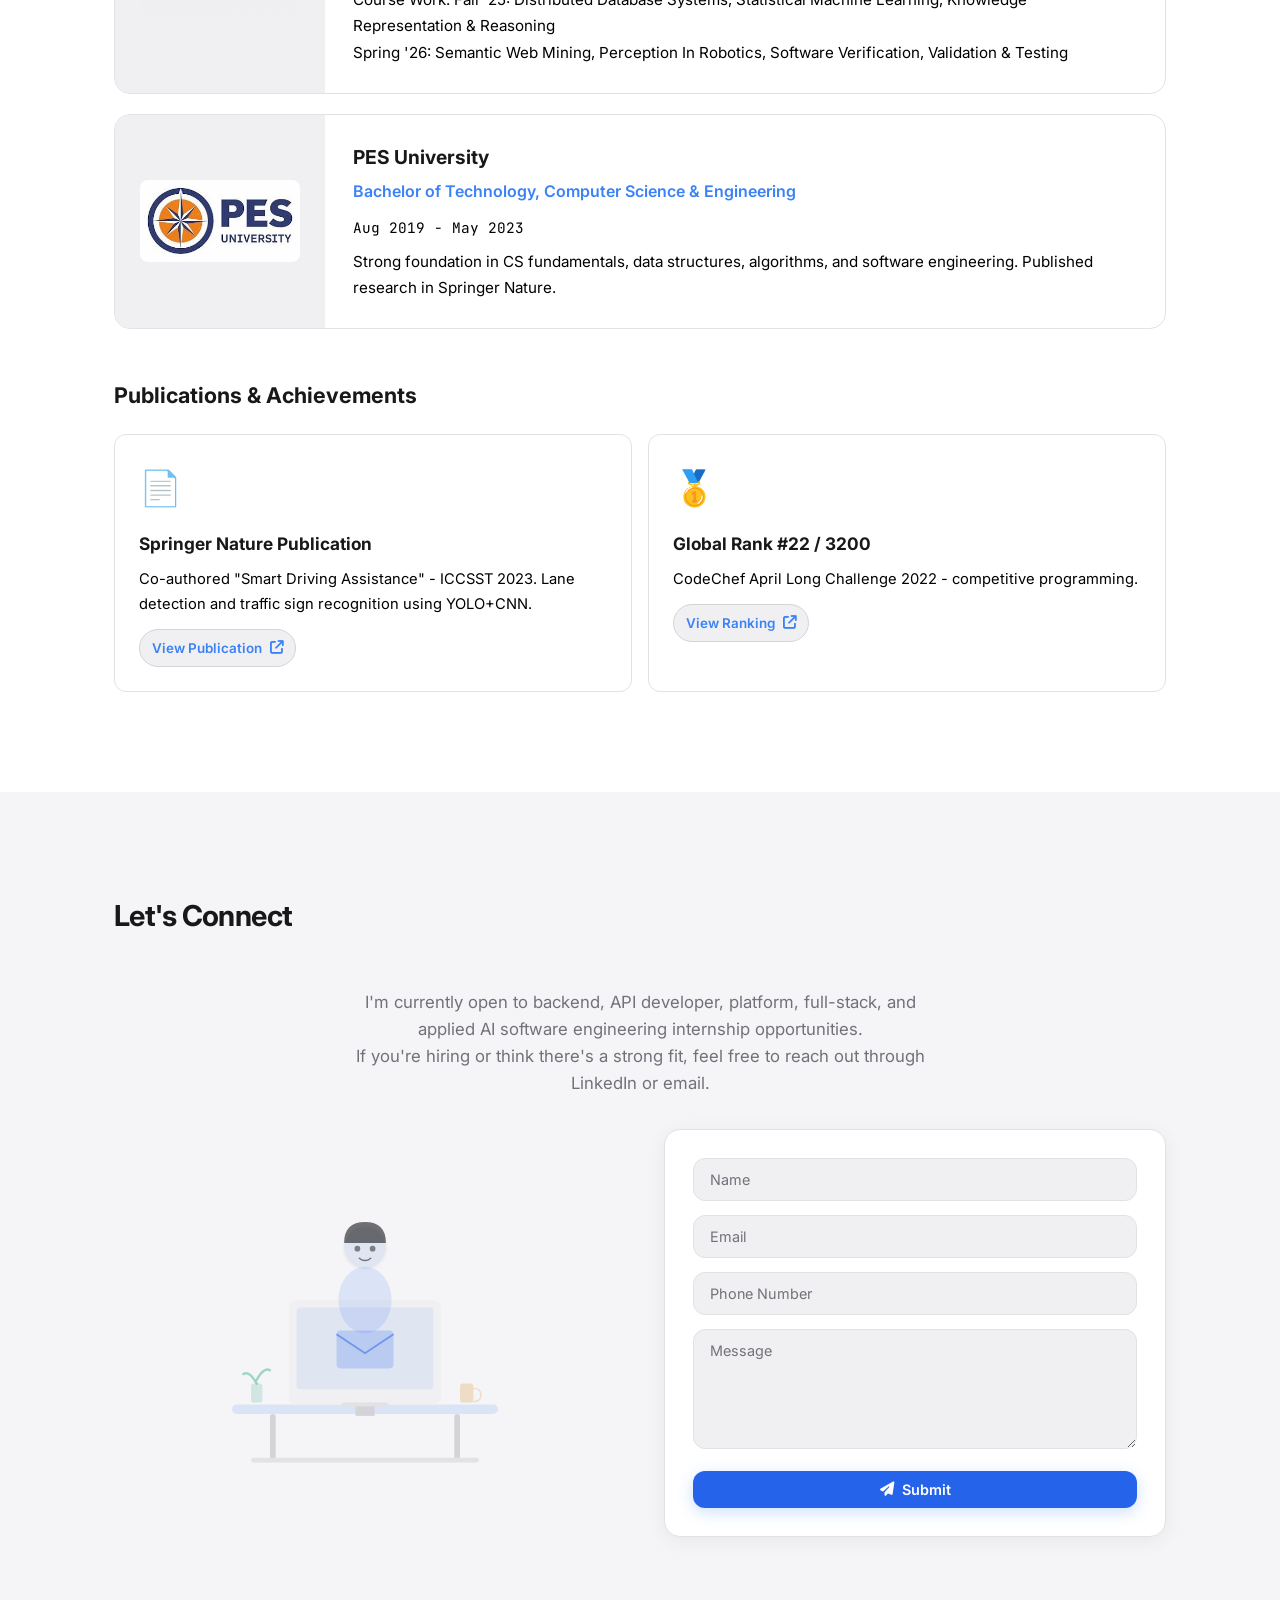
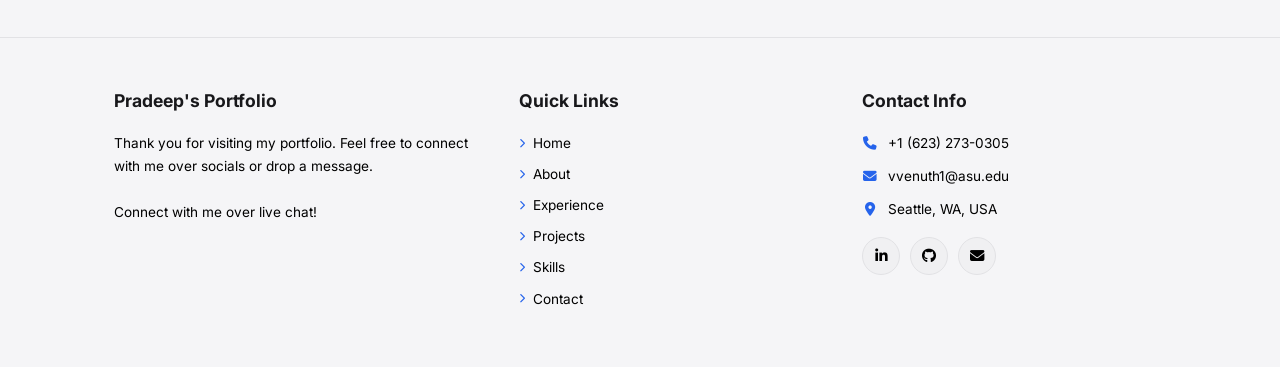
==== commit 2f4774cb: "Update portfolio: new resume, reorder projects, enhance SEO, refresh content - Replace resume PDF wi" ====
--- a/index.html
+++ b/index.html
@@ -4,24 +4,24 @@
   <meta charset="UTF-8">
   <meta name="viewport" content="width=device-width, initial-scale=1.0">
   <meta name="theme-color" content="#ffffff">
-  <meta name="description" content="Venkata Pradeep Reddy Venuthurla - MS CS at Arizona State University. Software Engineer with 2+ years of experience in backend systems, full-stack development, and ML/AI.">
-  <meta name="keywords" content="venkata pradeep reddy, venuthurla, ASU, software engineer, sde, full stack developer, ML engineer, backend engineer, portfolio, Arizona State University">
+  <meta name="description" content="Pradeep Reddy Venuthurla - Software Engineer & MSCS at Arizona State University (4.11 GPA). 2+ years building backend systems, distributed platforms, and AI tools. Built 100+ TPS APIs, reduced onboarding 12 to 2 days, improved compliance productivity 60%. Open to backend, full-stack, and AI engineering roles.">
+  <meta name="keywords" content="Pradeep Reddy Venuthurla, software engineer, MSCS Arizona State University, backend engineer, full stack developer, Java, Python, Spring Boot, React, Next.js, AWS, Docker, Kubernetes, machine learning, LLM, RAG, distributed systems, API design, microservices, SDE intern, portfolio">
   <meta name="author" content="Venkata Pradeep Reddy Venuthurla">
   <meta name="robots" content="index, follow">
   <link rel="canonical" href="https://pradeepreddyvv.github.io/">
   <!-- Open Graph -->
-  <meta property="og:title" content="Pradeep Reddy - MSCS">
-  <meta property="og:description" content="MS CS at Arizona State University. Software Engineer with 2+ years of experience. Open to summer 2026 intership opportunities.">
+  <meta property="og:title" content="Pradeep Reddy Venuthurla - Software Engineer | MSCS ASU">
+  <meta property="og:description" content="Software Engineer & MSCS at Arizona State University. 2+ years building 100+ TPS APIs, distributed systems, and AI tools. Open to backend, full-stack, and AI engineering roles.">
   <meta property="og:image" content="https://pradeepreddyvv.github.io/assets/images/avatar.jpeg">
   <meta property="og:url" content="https://pradeepreddyvv.github.io/">
   <meta property="og:type" content="website">
   <meta property="og:site_name" content="Pradeep Reddy Portfolio">
   <!-- Twitter Card -->
   <meta name="twitter:card" content="summary">
-  <meta name="twitter:title" content="Pradeep Reddy">
-  <meta name="twitter:description" content="MS CS at Arizona State University.Software Engineer with 2+ years of experience.">
+  <meta name="twitter:title" content="Pradeep Reddy Venuthurla - Software Engineer | MSCS ASU">
+  <meta name="twitter:description" content="Software Engineer & MSCS at Arizona State University. Building backend systems, distributed platforms, and AI tools.">
   <meta name="twitter:image" content="https://pradeepreddyvv.github.io/assets/images/avatar.jpeg">
-  <title>Pradeep Reddy Venuthurla- Portfolio</title>
+  <title>Pradeep Reddy Venuthurla - Software Engineer | MSCS Arizona State University</title>
   <link rel="preconnect" href="https://fonts.googleapis.com">
   <link rel="preconnect" href="https://fonts.gstatic.com" crossorigin>
   <link href="https://fonts.googleapis.com/css2?family=Inter:wght@300;400;500;600;700;800;900&family=JetBrains+Mono:wght@400;500;600&display=swap" rel="stylesheet">
@@ -66,7 +66,7 @@
       </div>
       <div class="cmd-group">
         <div class="cmd-group-title">Actions</div>
-        <button class="cmd-item" data-action="open-link" data-url="https://drive.google.com/file/d/19iOmFIesXRM55RN8rl8yY5zhybmMg_rG/view?usp=sharing">
+        <button class="cmd-item" data-action="open-link" data-url="https://drive.google.com/file/d/19injXJ2XHsf5Bb7Wj4MdMt6HDzwnfQS3/view?usp=sharing">
           <i class="fas fa-download"></i> <span>View Resume</span>
         </button>
         <button class="cmd-item" data-action="open-link" data-url="https://linkedin.com/in/pradeep-reddy-vv">
@@ -109,7 +109,7 @@
         <i class="fas fa-search"></i>
         <span>⌘K</span>
       </button>
-      <!-- <a href="https://drive.google.com/file/d/19iOmFIesXRM55RN8rl8yY5zhybmMg_rG/view?usp=sharing" target="_blank" class="nav-resume-btn">
+      <!-- <a href="https://drive.google.com/file/d/19injXJ2XHsf5Bb7Wj4MdMt6HDzwnfQS3/view?usp=sharing" target="_blank" class="nav-resume-btn">
         <i class="fas fa-download"></i> Resume
       </a> -->
       <button class="hamburger" id="hamburger" aria-label="Menu">
@@ -132,7 +132,7 @@
       <a href="mailto:vvenuth1@asu.edu" aria-label="Email"><i class="fas fa-envelope"></i></a>
     </div>
     <div class="hero-buttons">
-      <a href="https://drive.google.com/file/d/19iOmFIesXRM55RN8rl8yY5zhybmMg_rG/view?usp=sharing" target="_blank" class="btn btn-primary">
+      <a href="https://drive.google.com/file/d/19injXJ2XHsf5Bb7Wj4MdMt6HDzwnfQS3/view?usp=sharing" target="_blank" class="btn btn-primary">
         <i class="fas fa-download"></i> Resume
       </a>
 
@@ -194,10 +194,11 @@
         </svg>
       </div>
       <div class="about-text">
-        <p>I'm a software engineer and graduate student in Computer Science. I enjoy turning ideas into clean, reliable software that people actually use.</p>
-        <p>I've spent the past couple of years working on everything from <strong>backend services and APIs</strong> to <strong>full-stack web applications</strong> and <strong>machine learning systems</strong>. I'm comfortable across the stack and always eager to learn something new.</p>
-        <p>Outside of work, I love building side projects, exploring new technologies, and contributing to the developer community. I also have a published <strong>research paper</strong> and enjoy competitive programming.</p>
-        <p>I'm always open to new ideas, collaborations, and exciting opportunities. Feel free to reach out!</p>
+        <p>I'm a software engineer and <strong>MSCS student at Arizona State University</strong> focused on building reliable backend systems, data-intensive platforms, and practical AI tools.</p>
+        <p>Over the last two years in fintech, I've built Spring Boot services for partner onboarding, digital lending, compliance automation, and API monitoring. My work includes reducing partner onboarding from <strong>12 days to 2 days</strong>, building APIs that sustain <strong>100+ TPS</strong>, and developing internal platforms that improved compliance productivity by <strong>60%</strong>.</p>
+        <p>I'm most energized by engineering problems involving latency, correctness, distributed systems, and unstructured data. I enjoy taking ideas from architecture to production-whether that means designing APIs, building microservices, creating full-stack tools, or adding AI workflows where they create real value.</p>
+        <p>Outside of work, I love building side projects, playing chess, exploring new technologies, and contributing to the developer community. I also have a published <strong>research paper</strong> and enjoy competitive programming.</p>
+        <p>I'm currently open to <strong>backend, API developer, platform, full-stack, and applied AI</strong> software engineering intern roles.<strong>(Summer 2026 internships)</strong></p>
       </div>
     </div>
   </div>
@@ -211,6 +212,18 @@
       <div class="timeline-center-item right">
         <div class="timeline-center-content experience-card">
           <div class="exp-logo-pane">
+            <img src="./assets/images/education/ASU.png" alt="Arizona State University" class="company-logo">
+          </div>
+          <div class="exp-content">
+            <h4>Arizona State University</h4>
+            <h3>Student Developer Assistant</h3>
+            <span class="timeline-date">Jan 2026 - Present</span>
+          </div>
+        </div>
+      </div>
+      <div class="timeline-center-item left">
+        <div class="timeline-center-content experience-card">
+          <div class="exp-logo-pane">
             <img src="./assets/images/companies/idfc.png" alt="IDFC First Bank" class="company-logo">
           </div>
           <div class="exp-content">
@@ -220,7 +233,7 @@
           </div>
         </div>
       </div>
-      <div class="timeline-center-item left">
+      <div class="timeline-center-item right">
         <div class="timeline-center-content experience-card">
           <div class="exp-logo-pane">
             <img src="./assets/images/companies/idfc.png" alt="IDFC First Bank" class="company-logo">
@@ -232,7 +245,7 @@
           </div>
         </div>
       </div>
-      <div class="timeline-center-item right">
+      <div class="timeline-center-item left">
         <div class="timeline-center-content experience-card">
           <div class="exp-logo-pane">
             <img src="./assets/images/companies/artenal.png" alt="Artenal" class="company-logo">
@@ -255,13 +268,50 @@
     <div class="projects-grid">
       <div class="project-card">
         <div class="project-image">
+          <img src="./assets/images/projects/Fresh Bite.png" alt="FreshBite" class="project-img">
+          <div class="project-overlay">
+            <a href="https://v0-freshbite.vercel.app/" target="_blank"><i class="fas fa-external-link-alt"></i></a>
+          </div>
+        </div>
+        <div class="project-info">
+          <h3>FreshBite - Dish Review Platform 🌐 Live</h3>
+          <p>Full-stack microservices platform (Spring Boot + FastAPI + Next.js + LLM) with time-windowed review queries, live risk scoring, and GPS-based restaurant discovery. CI/CD with Vercel + DigitalOcean(Droplet)/Docker.</p>
+          <div class="project-tags">
+            <span>FastAPI</span><span>Spring Boot</span><span>PostgreSQL</span><span>LLM</span><span>Next.js</span><span>Docker</span><span>Vercel</span><span>DigitalOcean Droplet</span>
+          </div>
+          <div class="project-links">
+            <a href="https://v0-freshbite.vercel.app/" target="_blank"><i class="fas fa-external-link-alt"></i> Live</a>
+            <a href="https://github.com/pradeepreddyvv/freshbite" target="_blank"><i class="fab fa-github"></i> GitHub</a>
+          </div>
+        </div>
+      </div>
+      <div class="project-card">
+        <div class="project-image">
+          <img src="./assets/images/projects/CityTraffic NLQ and Analytics.jpg" alt="CityTraffic NLQ" class="project-img">
+          <div class="project-overlay">
+            <a href="https://github.com/pradeepreddyvv/city-traffic-nlq" target="_blank"><i class="fab fa-github"></i></a>
+          </div>
+        </div>
+        <div class="project-info">
+          <h3>CityTraffic NLQ &amp; Analytics</h3>
+          <p>Distributed analytics platform with geohash-based sharding across MongoDB clusters and LLM-powered natural language query interface, achieving P95 latency &lt;600ms across 2M+ NYC traffic records.</p>
+          <div class="project-tags">
+            <span>AWS</span><span>MongoDB</span><span>LLM</span><span>Geohash</span><span>Python</span><span>NLQ</span>
+          </div>
+          <div class="project-links">
+            <a href="https://github.com/pradeepreddyvv/city-traffic-nlq" target="_blank"><i class="fab fa-github"></i> Code</a>
+          </div>
+        </div>
+      </div>
+      <div class="project-card">
+        <div class="project-image">
           <img src="./assets/images/projects/workshift.png" alt="WorkShift" class="project-img">
           <div class="project-overlay">
             <a href="https://workshift-lovable.vercel.app/" target="_blank"><i class="fas fa-external-link-alt"></i></a>
           </div>
         </div>
         <div class="project-info">
-          <div class="project-label">🏆 ASU Principled AI Spark Challenge</div>
+          <div class="project-label">Built at ASU Principled AI Spark Challenge</div>
           <h3>WorkShift - AI Career Transition Analytics</h3>
           <p>3-phase deterministic analytics engine scoring career transitions using real-time O*NET, BLS, and JSearch APIs. Features Oxford-formula automation risk scoring, skill overlap analysis, and a guardrail validation engine for explainable, reproducible feasibility reports.</p>
           <div class="project-tags">
@@ -281,7 +331,7 @@
           </div>
         </div>
         <div class="project-info">
-          <div class="project-label">🏆 HackASU 2025</div>
+          <div class="project-label">Built at HackASU 2025</div>
           <h3>OmniSense - AI Prediction Market Analytics</h3>
           <p>Built a multi-agent RAG pipeline with Planner, Researcher, Critic, Analyst, and Reporter agents. Aggregates data from 20+ real-time sources with Bayesian probability calibration to generate market forecasts in under 9 minutes.</p>
           <div class="project-tags">
@@ -300,7 +350,7 @@
           </div>
         </div>
         <div class="project-info">
-          <div class="project-label">🏆 Claude Builder Club Hackathon</div>
+          <div class="project-label">Built at Claude Builder Club Hackathon</div>
           <h3>InterviewCoach - AI Mock Interview Platform</h3>
           <p>Built voice-first mock interview platform with 3D Three.js office scene, real-time speech transcription via Speechmatics, Claude-powered STAR framework scoring with sentence-level analysis, adaptive follow-ups, and spoken feedback with word-by-word highlighting.</p>
           <div class="project-tags">
@@ -314,38 +364,19 @@
       </div>
       <div class="project-card">
         <div class="project-image">
-          <img src="./assets/images/projects/Fresh Bite.png" alt="FreshBite" class="project-img">
+          <img src="./assets/images/projects/buildmyweb.jpeg" alt="BuildMyWeb" class="project-img">
           <div class="project-overlay">
-            <a href="https://v0-freshbite.vercel.app/" target="_blank"><i class="fas fa-external-link-alt"></i></a>
+            <a href="https://github.com/pradeepreddyvv/buildmyweb" target="_blank"><i class="fab fa-github"></i></a>
           </div>
         </div>
         <div class="project-info">
-          <h3>FreshBite - Dish Review Platform 🌐 Live</h3>
-          <p>Full-stack microservices platform (Spring Boot + FastAPI + Next.js + LLM) with time-windowed review queries, live risk scoring, and GPS-based restaurant discovery. CI/CD with Vercel + DigitalOcean(Droplet)/Docker.</p>
+          <h3>BuildMyWeb - Image to HTML</h3>
+          <p>End-to-end platform converting hand-drawn wireframes to HTML/CSS using CNN+CTC model and OpenCV, with React live editor and Flask backend - reducing prototyping time by 30%.</p>
           <div class="project-tags">
-            <span>FastAPI</span><span>Spring Boot</span><span>PostgreSQL</span><span>LLM</span><span>Next.js</span><span>Docker</span><span>Vercel</span><span>DigitalOcean Droplet</span>
+            <span>CNN</span><span>OpenCV</span><span>React</span><span>Flask</span><span>TensorFlow</span>
           </div>
           <div class="project-links">
-            <a href="https://v0-freshbite.vercel.app/" target="_blank"><i class="fas fa-external-link-alt"></i> Live</a>
-            <a href="https://github.com/pradeepreddyvv/freshbite" target="_blank"><i class="fab fa-github"></i> GitHub</a>
-          </div>
-        </div>
-      </div>
-      <div class="project-card">
-        <div class="project-image">
-          <img src="./assets/images/projects/CityTraffic NLQ and Analytics.jpg" alt="CityTraffic NLQ" class="project-img">
-          <div class="project-overlay">
-            <a href="https://github.com/pradeepreddyvv/city-traffic-nlq" target="_blank"><i class="fab fa-github"></i></a>
-          </div>
-        </div>
-        <div class="project-info">
-          <h3>CityTraffic NLQ &amp; Analytics</h3>
-          <p>Distributed analytics platform with geohash-based sharding across MongoDB clusters and LLM-powered natural language query interface, achieving P95 latency &lt;600ms across 2M+ NYC traffic records.</p>
-          <div class="project-tags">
-            <span>AWS</span><span>MongoDB</span><span>LLM</span><span>Geohash</span><span>Python</span><span>NLQ</span>
-          </div>
-          <div class="project-links">
-            <a href="https://github.com/pradeepreddyvv/city-traffic-nlq" target="_blank"><i class="fab fa-github"></i> Code</a>
+            <a href="https://github.com/pradeepreddyvv/buildmyweb" target="_blank"><i class="fab fa-github"></i> Code</a>
           </div>
         </div>
       </div>
@@ -364,24 +395,6 @@
           </div>
           <div class="project-links">
             <a href="https://github.com/pradeepreddyvv/code-completion" target="_blank"><i class="fab fa-github"></i> Code</a>
-          </div>
-        </div>
-      </div>
-      <div class="project-card">
-        <div class="project-image">
-          <img src="./assets/images/projects/buildmyweb.jpeg" alt="BuildMyWeb" class="project-img">
-          <div class="project-overlay">
-            <a href="https://github.com/pradeepreddyvv/buildmyweb" target="_blank"><i class="fab fa-github"></i></a>
-          </div>
-        </div>
-        <div class="project-info">
-          <h3>BuildMyWeb - Image to HTML</h3>
-          <p>End-to-end platform converting hand-drawn wireframes to HTML/CSS using CNN+CTC model and OpenCV, with React live editor and Flask backend - reducing prototyping time by 30%.</p>
-          <div class="project-tags">
-            <span>CNN</span><span>OpenCV</span><span>React</span><span>Flask</span><span>TensorFlow</span>
-          </div>
-          <div class="project-links">
-            <a href="https://github.com/pradeepreddyvv/buildmyweb" target="_blank"><i class="fab fa-github"></i> Code</a>
           </div>
         </div>
       </div>
@@ -468,7 +481,7 @@
       </div>
     </div>
     <div class="achievements-section">
-      <h3 class="subsection-title">🏆 Publications &amp; Achievements</h3>
+      <h3 class="subsection-title">Publications &amp; Achievements</h3>
       <div class="achievements-grid">
         <div class="achievement-card">
           <a href="https://link.springer.com/chapter/10.1007/978-3-031-50993-3_32" target="_blank" rel="noopener noreferrer" class="achievement-link">
@@ -494,7 +507,8 @@
 <!-- Contact Section -->
 <section class="section section-alt" id="contact">
   <div class="container">
-    <h2 class="section-title">Get In Touch</h2>
+    <h2 class="section-title">Let's Connect</h2>
+    <p class="section-subtitle" style="text-align:center; max-width:600px; margin:0 auto 2rem; color:var(--text-muted); font-size:1.05rem; line-height:1.6;">I'm currently open to backend, API developer, platform, full-stack, and applied AI software engineering internship opportunities.<br>If you're hiring or think there's a strong fit, feel free to reach out through LinkedIn or email.</p>
     <div class="contact-wrapper">
       <div class="contact-illustration">
         <svg viewBox="0 0 400 350" xmlns="http://www.w3.org/2000/svg">
@@ -604,22 +618,91 @@
   "@context": "https://schema.org",
   "@type": "Person",
   "name": "Venkata Pradeep Reddy Venuthurla",
-  "alternateName": "Pradeep Reddy",
+  "alternateName": ["Pradeep Reddy", "Pradeep Reddy Venuthurla"],
   "url": "https://pradeepreddyvv.github.io",
   "image": "https://pradeepreddyvv.github.io/assets/images/avatar.jpeg",
-  "jobTitle": "Software Engineer",
+  "jobTitle": "Software Engineer | MSCS Student",
+  "description": "Software engineer and MSCS student at Arizona State University with 2+ years of experience building backend systems, distributed platforms, and AI tools. Reduced partner onboarding from 12 days to 2 days, built APIs sustaining 100+ TPS, improved compliance productivity by 60%, and built an LLM pipeline over 100K+ faculty profiles.",
   "worksFor": { "@type": "Organization", "name": "Arizona State University" },
   "alumniOf": [
-    { "@type": "CollegeOrUniversity", "name": "Arizona State University" },
-    { "@type": "CollegeOrUniversity", "name": "PES University" }
+    {
+      "@type": "CollegeOrUniversity",
+      "name": "Arizona State University",
+      "description": "Master of Science in Computer Science, GPA 4.11/4.0, AI Scholars Program"
+    },
+    {
+      "@type": "CollegeOrUniversity",
+      "name": "PES University",
+      "description": "Bachelor of Technology in Computer Science and Engineering"
+    }
   ],
-  "knowsAbout": ["Machine Learning", "Artificial Intelligence", "Deep Learning", "Computer Vision", "Full Stack Development", "Backend Development", "Frontend Development", "Web Development"],
+  "hasOccupation": [
+    {
+      "@type": "Role",
+      "roleName": "Student Developer Assistant",
+      "startDate": "2026-01",
+      "memberOf": { "@type": "Organization", "name": "Arizona State University" },
+      "description": "Building LLM-powered academic ranking system over 100K+ faculty profiles across 200+ universities using Python, PostgreSQL, and web scraping. Reduced manual validation effort by ~70% through validation and deduplication workflows."
+    },
+    {
+      "@type": "Role",
+      "roleName": "Software Engineer",
+      "startDate": "2023-07",
+      "endDate": "2025-07",
+      "memberOf": { "@type": "Organization", "name": "IDFC First Bank" },
+      "description": "API Integration Team. Reduced partner onboarding from 12 days to 2 days via Partner Developer Portal with OpenAPI-driven sandbox APIs. Designed high-throughput KYC and lending APIs sustaining 100+ TPS with Redis caching and provider routing. Built compliance and monitoring systems improving productivity by 60% across 2000+ APIs."
+    },
+    {
+      "@type": "Role",
+      "roleName": "Application Engineer Intern",
+      "startDate": "2023-02",
+      "endDate": "2023-06",
+      "memberOf": { "@type": "Organization", "name": "IDFC First Bank" },
+      "description": "Developed enterprise integration APIs with Spring Boot, OAuth 2.0, and Salesforce integration. Reduced fetch time by ~30% using Redis caching."
+    },
+    {
+      "@type": "Role",
+      "roleName": "Machine Learning Intern",
+      "startDate": "2021-05",
+      "endDate": "2021-10",
+      "memberOf": { "@type": "Organization", "name": "Artenal" },
+      "description": "Optimized computer vision models for fruit-harvesting robot. Improved disease classification F1 by 0.35 and reduced inference time by 20%."
+    }
+  ],
+  "knowsAbout": [
+    "Java", "Python", "Spring Boot", "FastAPI", "Flask", "REST APIs", "Microservices",
+    "React", "Next.js", "TypeScript", "JavaScript", "Node.js",
+    "PostgreSQL", "MongoDB", "Redis", "Kafka", "Elasticsearch",
+    "AWS", "Docker", "Kubernetes", "GitHub Actions", "Terraform", "Linux",
+    "Machine Learning", "LLMs", "RAG", "PyTorch", "TensorFlow", "OpenCV", "LangChain",
+    "Backend Development", "Full Stack Development", "Distributed Systems",
+    "API Design", "System Design", "Compliance Automation", "Data Pipelines"
+  ],
+  "knowsLanguage": ["English"],
   "sameAs": [
     "https://linkedin.com/in/pradeep-reddy-vv",
     "https://github.com/pradeepreddyvv"
   ],
   "email": "vvenuth1@asu.edu",
   "address": { "@type": "PostalAddress", "addressLocality": "Seattle", "addressRegion": "WA", "addressCountry": "US" }
+}
+</script>
+<script type="application/ld+json">
+{
+  "@context": "https://schema.org",
+  "@type": "ProfilePage",
+  "mainEntity": {
+    "@type": "Person",
+    "name": "Pradeep Reddy Venuthurla"
+  },
+  "breadcrumb": {
+    "@type": "BreadcrumbList",
+    "itemListElement": [
+      { "@type": "ListItem", "position": 1, "name": "Home", "item": "https://pradeepreddyvv.github.io/" },
+      { "@type": "ListItem", "position": 2, "name": "Projects", "item": "https://pradeepreddyvv.github.io/#projects" },
+      { "@type": "ListItem", "position": 3, "name": "Contact", "item": "https://pradeepreddyvv.github.io/#contact" }
+    ]
+  }
 }
 </script>
 
--- a/assets/css/style.css
+++ b/assets/css/style.css
@@ -1,5 +1,5 @@
 /* =============================================
-   PRADEEP REDDY — PORTFOLIO STYLES
+   PRADEEP REDDY - PORTFOLIO STYLES
    Light Theme Default + Dark Toggle
    ============================================= */
 
@@ -319,7 +319,7 @@
 }
 .btn-full { width: 100%; justify-content: center; }
 
-/* Resume dropdown — kept for compatibility */
+/* Resume dropdown - kept for compatibility */
 .resume-dropdown { position: relative; }
 
 /* ============ SECTIONS ============ */
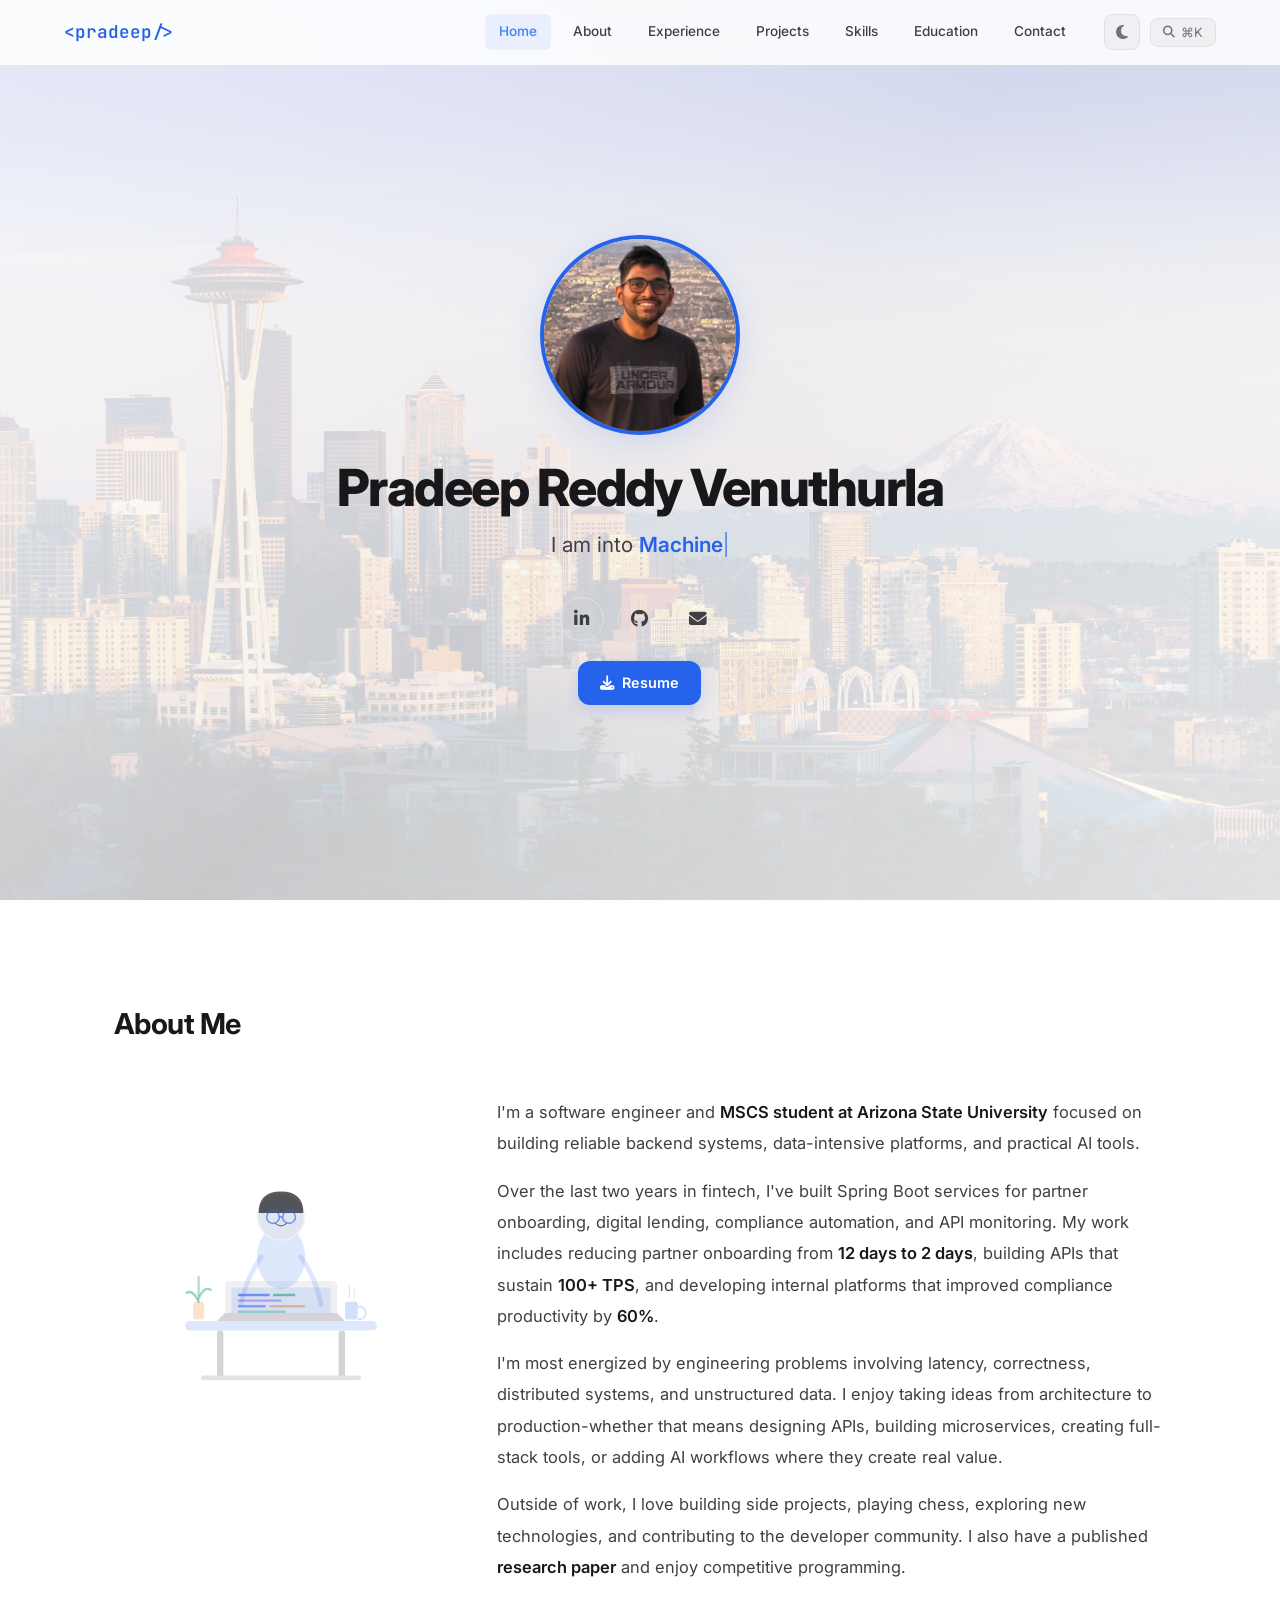
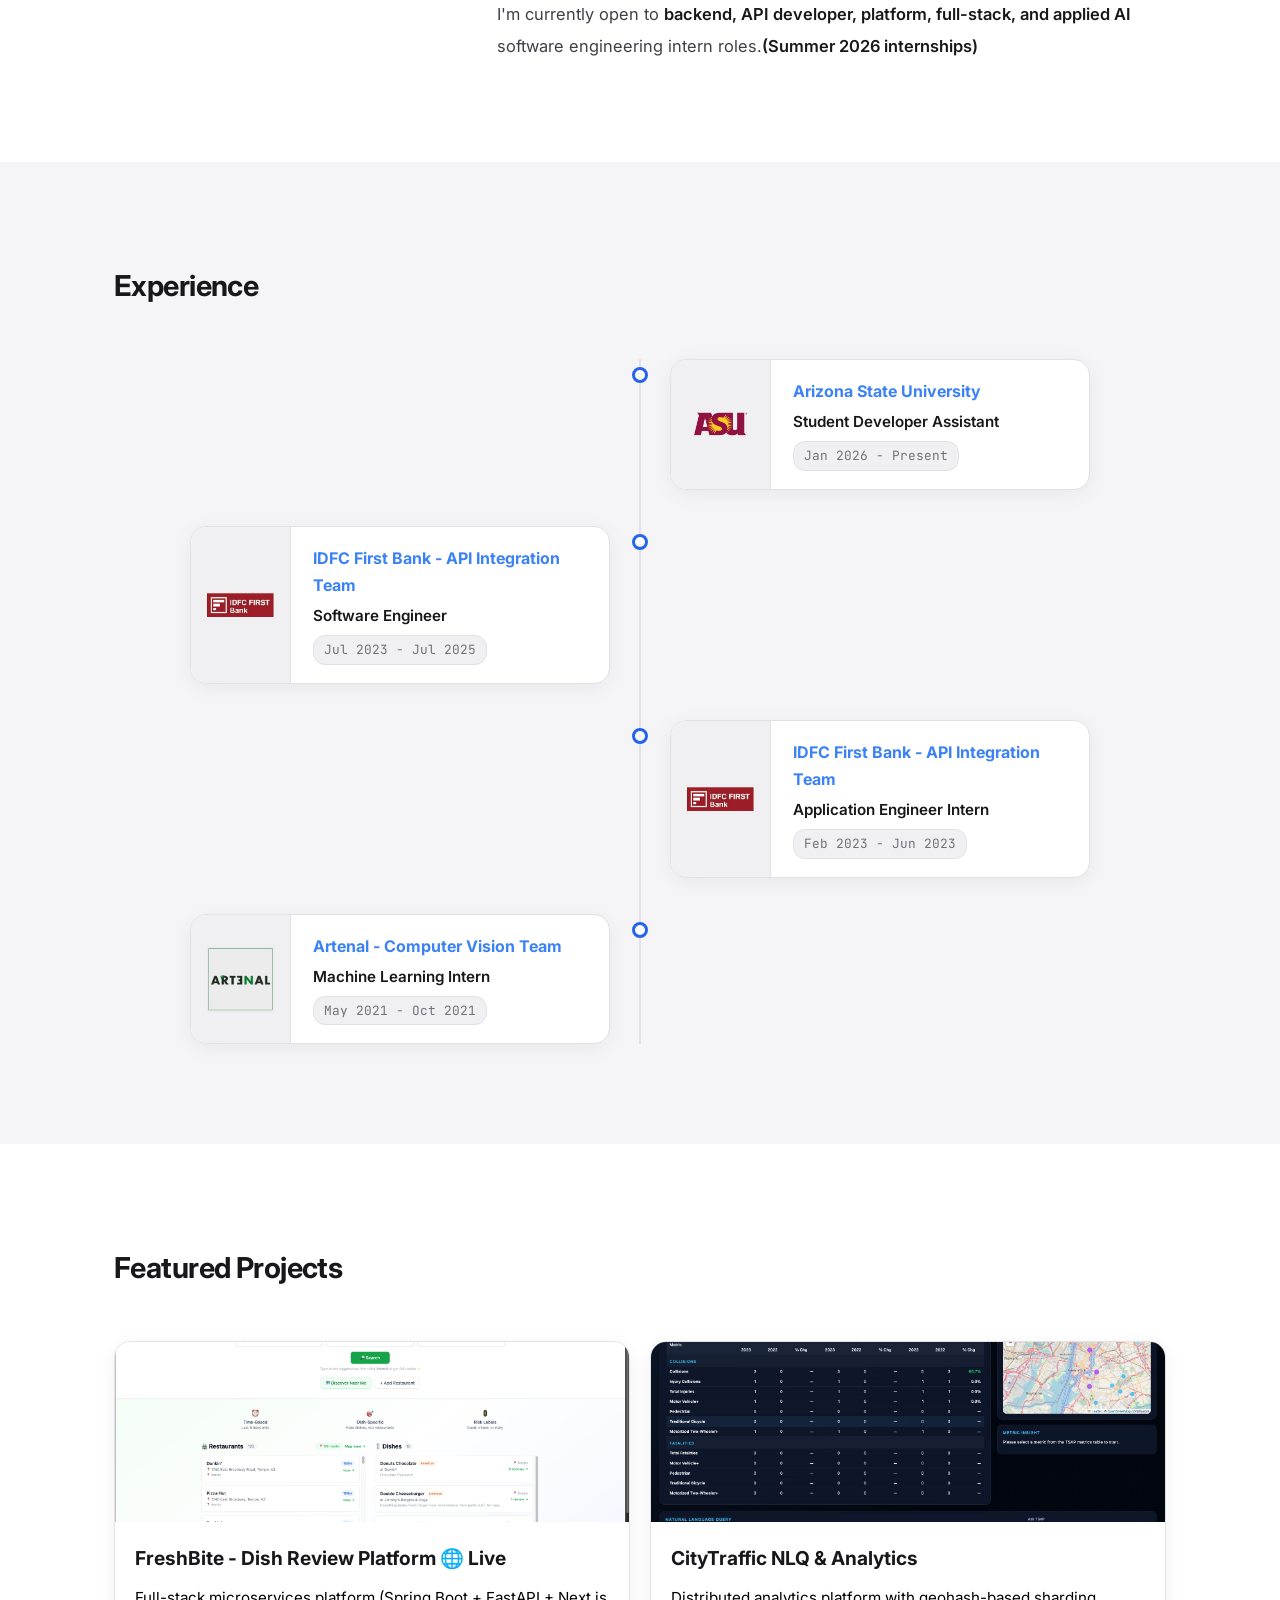
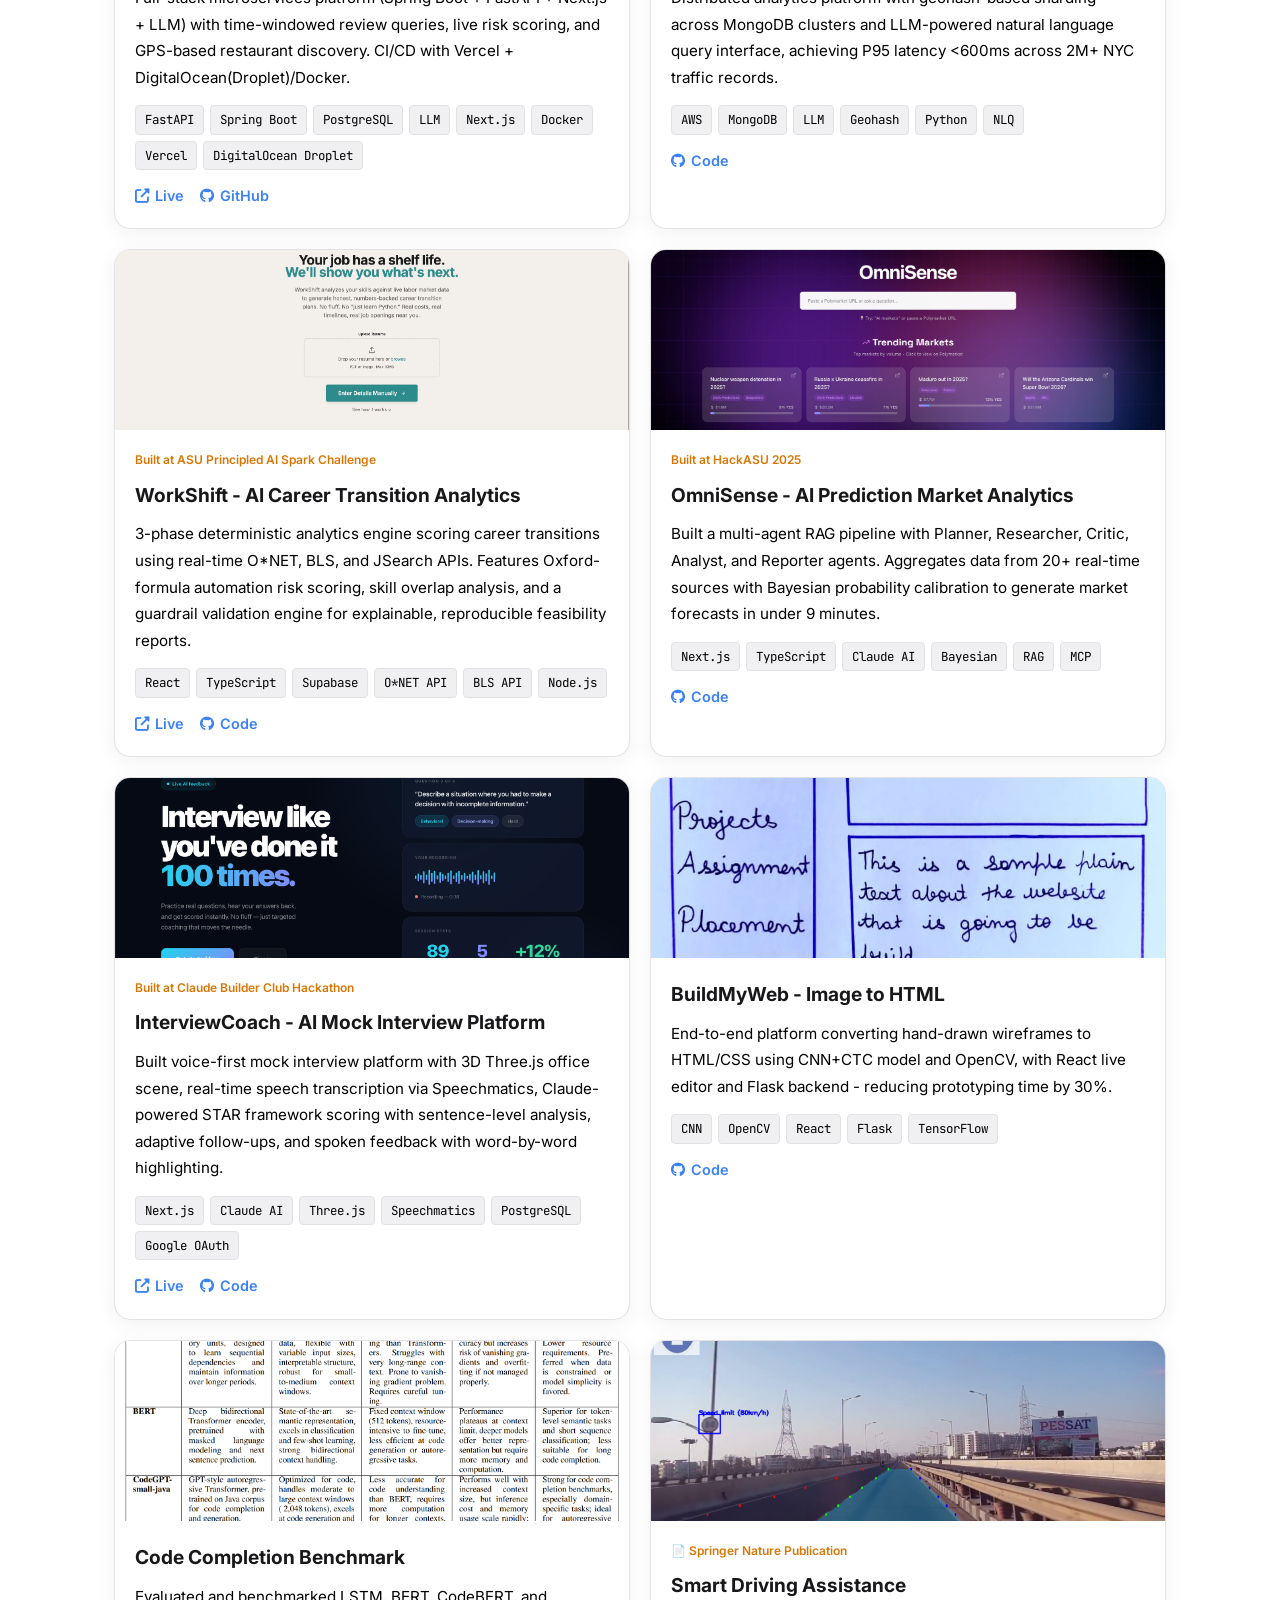
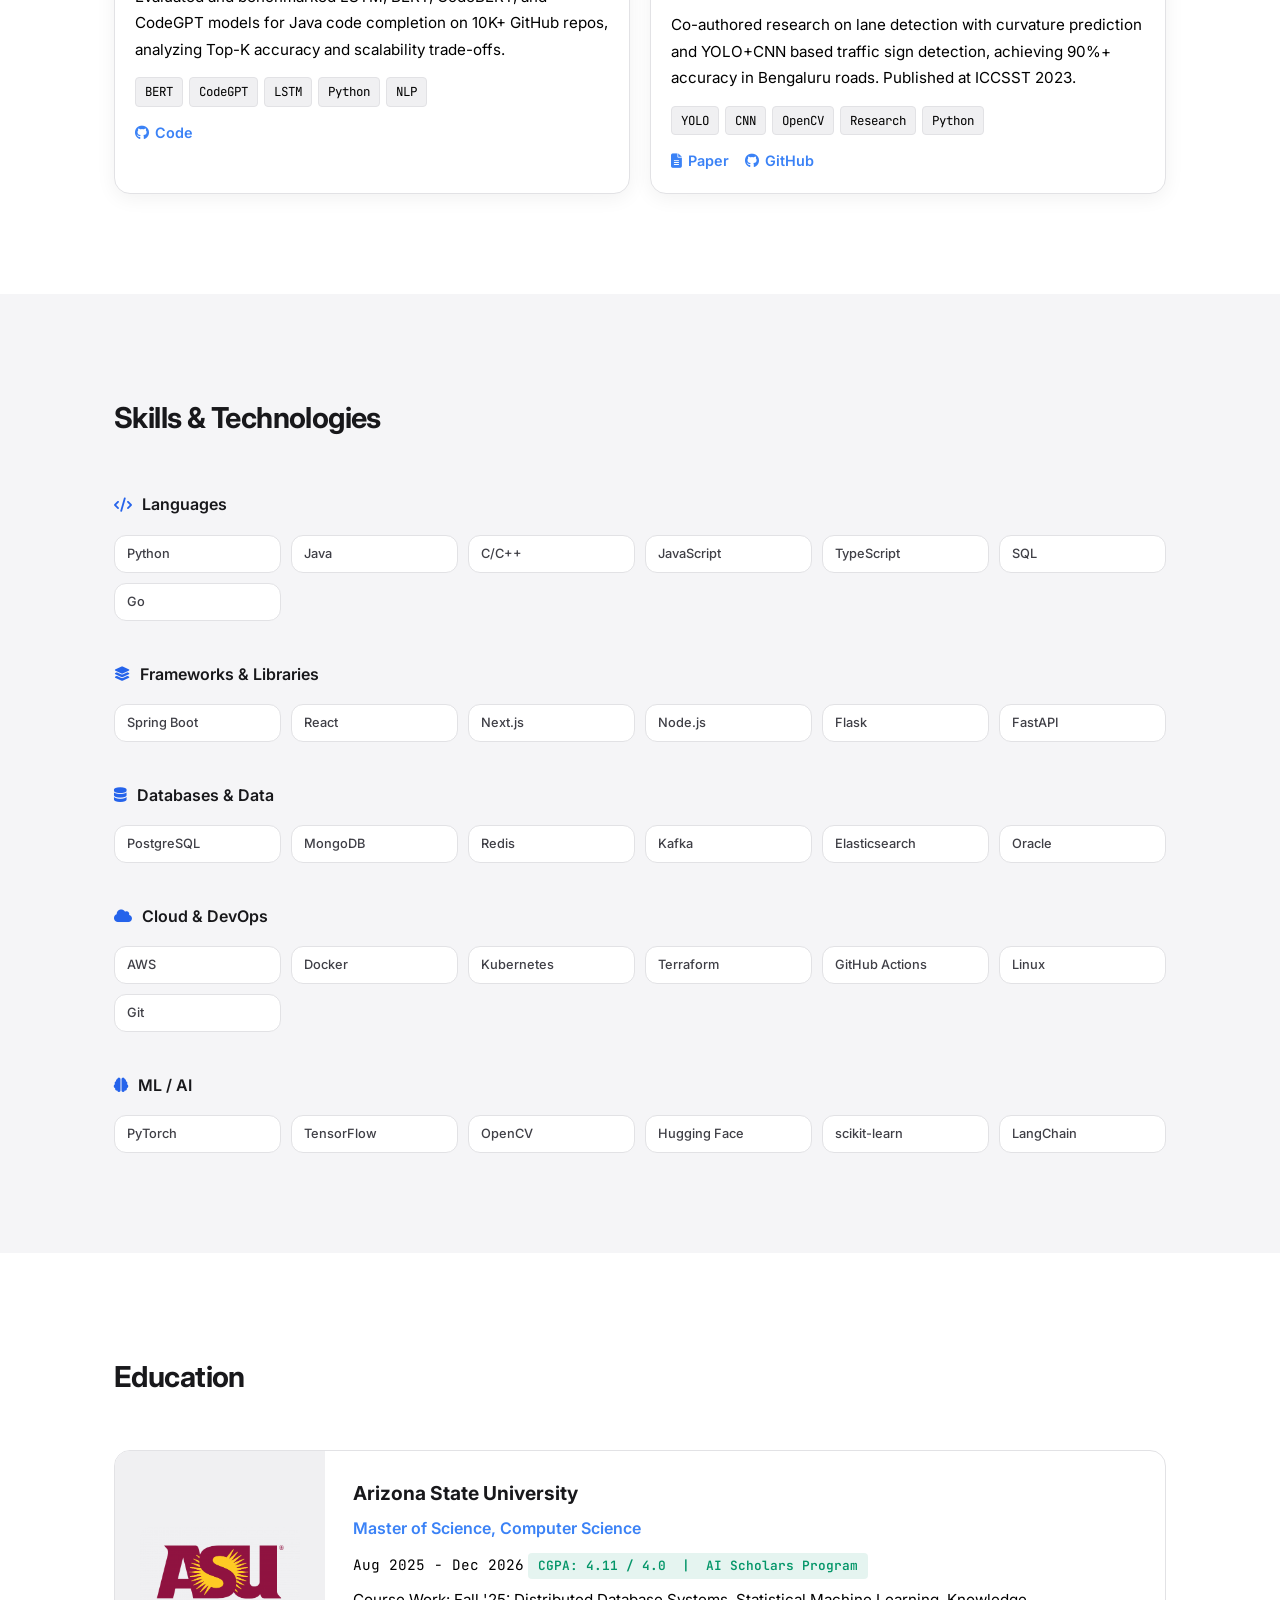
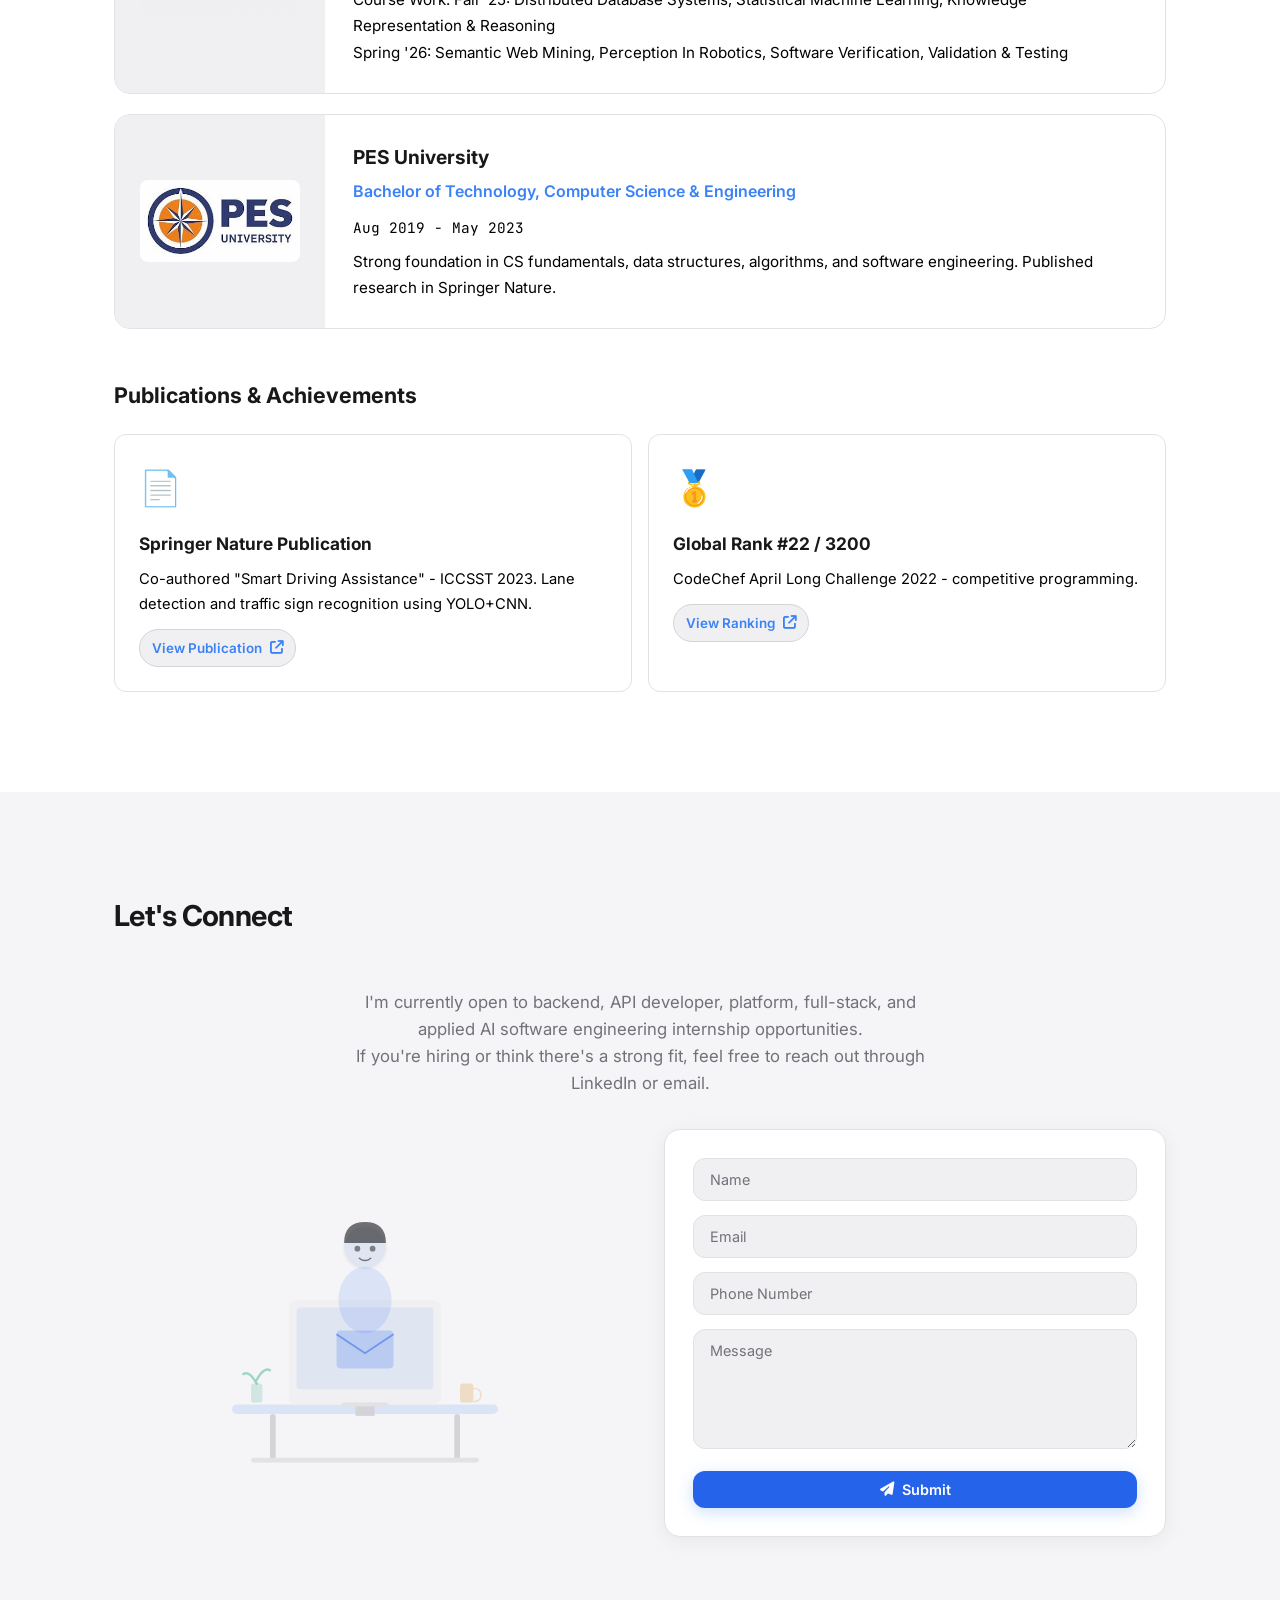
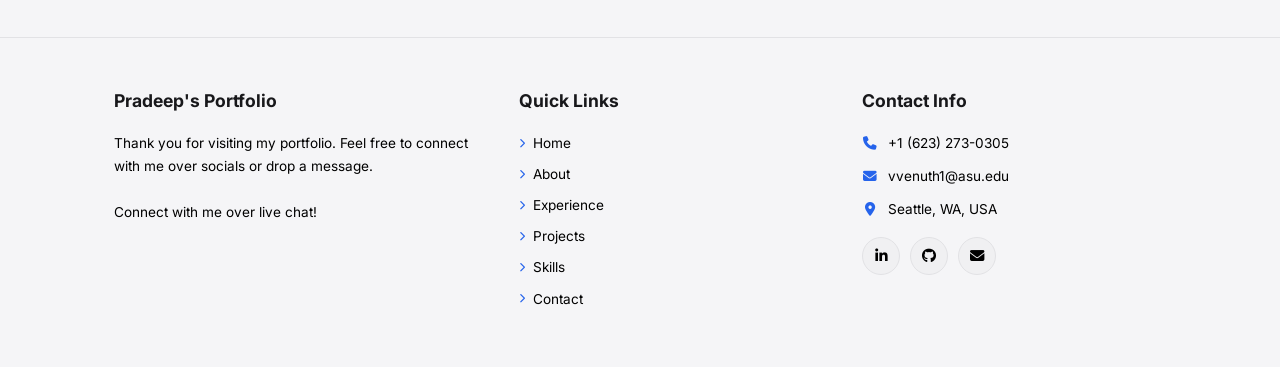
==== commit 8d1412ce: "Update resume link to latest Google Drive version Co-Authored-By: Claude Opus 4.6 <noreply@anthropic" ====
--- a/index.html
+++ b/index.html
@@ -66,7 +66,7 @@
       </div>
       <div class="cmd-group">
         <div class="cmd-group-title">Actions</div>
-        <button class="cmd-item" data-action="open-link" data-url="https://drive.google.com/file/d/19injXJ2XHsf5Bb7Wj4MdMt6HDzwnfQS3/view?usp=sharing">
+        <button class="cmd-item" data-action="open-link" data-url="https://drive.google.com/file/d/1Z0Lv_VwjEImdYpqG_Bj-z31PzHKh8__X/view?usp=sharing">
           <i class="fas fa-download"></i> <span>View Resume</span>
         </button>
         <button class="cmd-item" data-action="open-link" data-url="https://linkedin.com/in/pradeep-reddy-vv">
@@ -109,7 +109,7 @@
         <i class="fas fa-search"></i>
         <span>⌘K</span>
       </button>
-      <!-- <a href="https://drive.google.com/file/d/19injXJ2XHsf5Bb7Wj4MdMt6HDzwnfQS3/view?usp=sharing" target="_blank" class="nav-resume-btn">
+      <!-- <a href="https://drive.google.com/file/d/1Z0Lv_VwjEImdYpqG_Bj-z31PzHKh8__X/view?usp=sharing" target="_blank" class="nav-resume-btn">
         <i class="fas fa-download"></i> Resume
       </a> -->
       <button class="hamburger" id="hamburger" aria-label="Menu">
@@ -132,7 +132,7 @@
       <a href="mailto:vvenuth1@asu.edu" aria-label="Email"><i class="fas fa-envelope"></i></a>
     </div>
     <div class="hero-buttons">
-      <a href="https://drive.google.com/file/d/19injXJ2XHsf5Bb7Wj4MdMt6HDzwnfQS3/view?usp=sharing" target="_blank" class="btn btn-primary">
+      <a href="https://drive.google.com/file/d/1Z0Lv_VwjEImdYpqG_Bj-z31PzHKh8__X/view?usp=sharing" target="_blank" class="btn btn-primary">
         <i class="fas fa-download"></i> Resume
       </a>
 
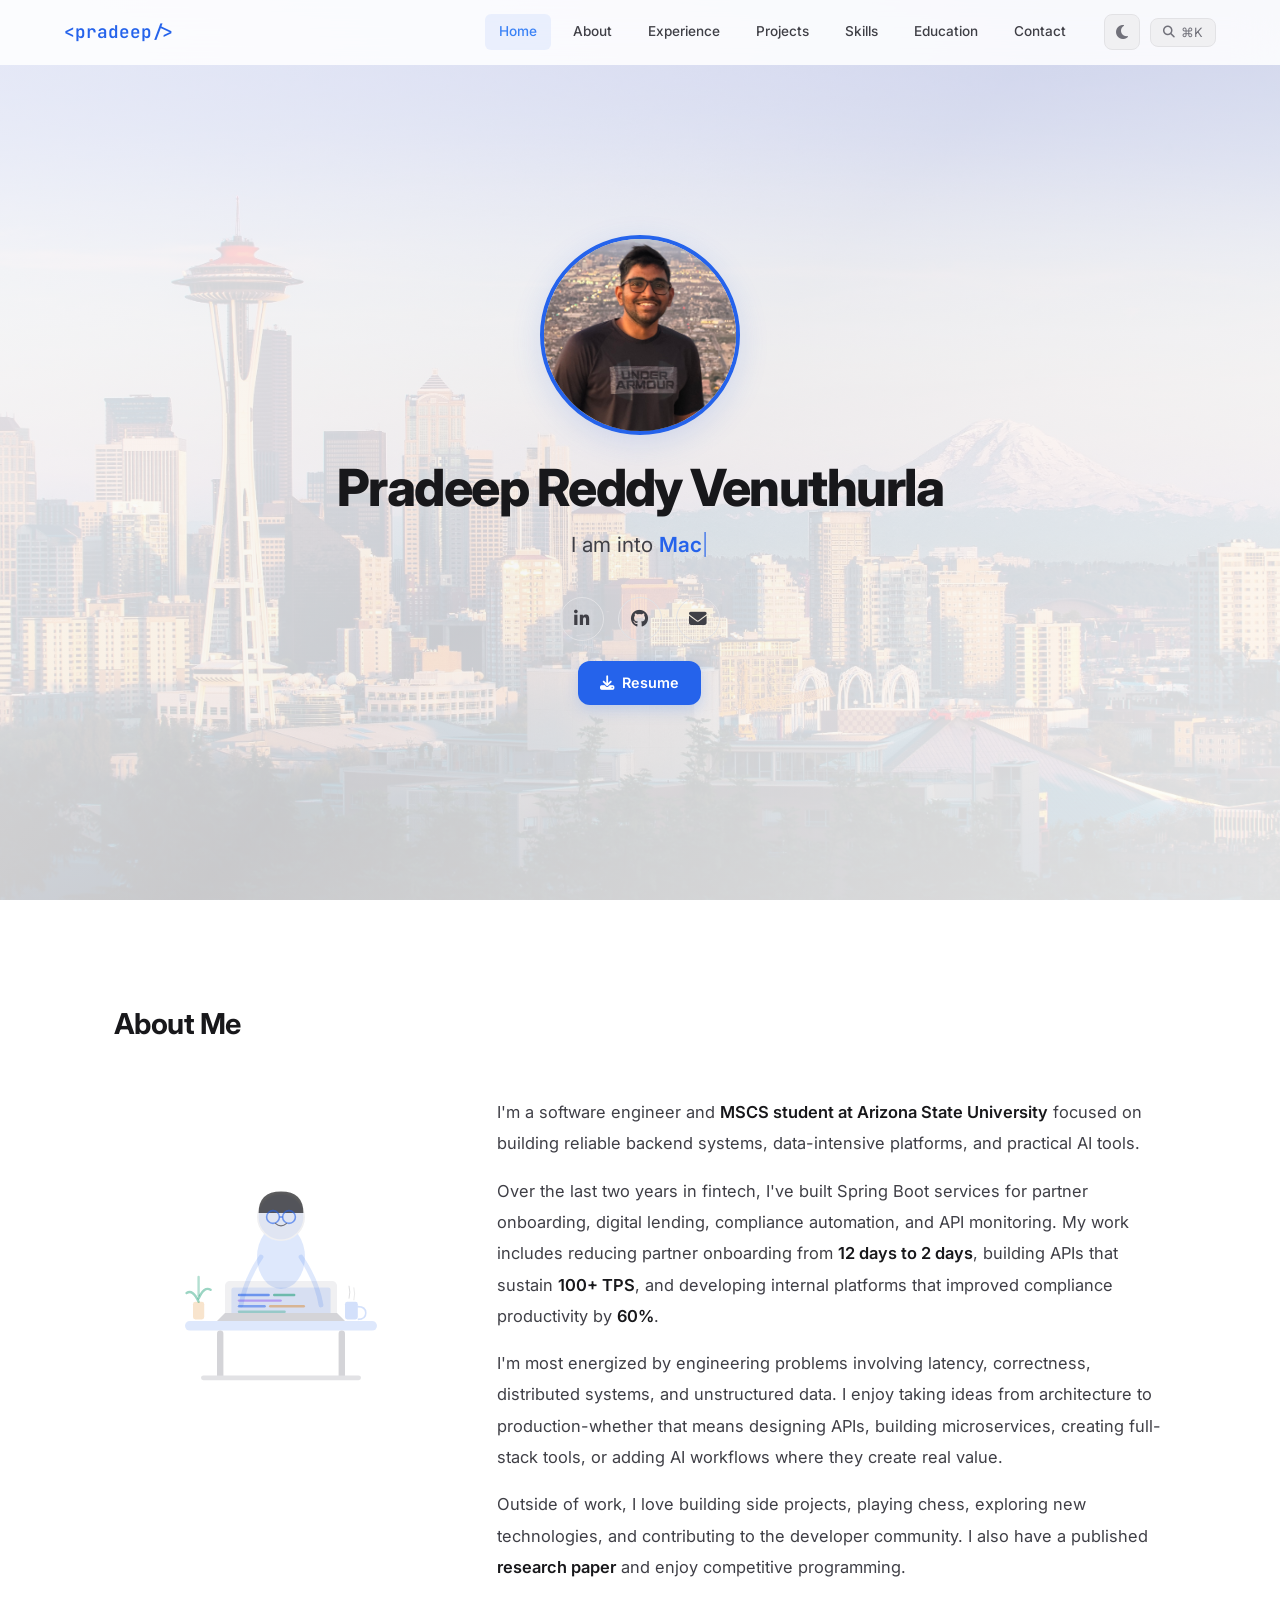
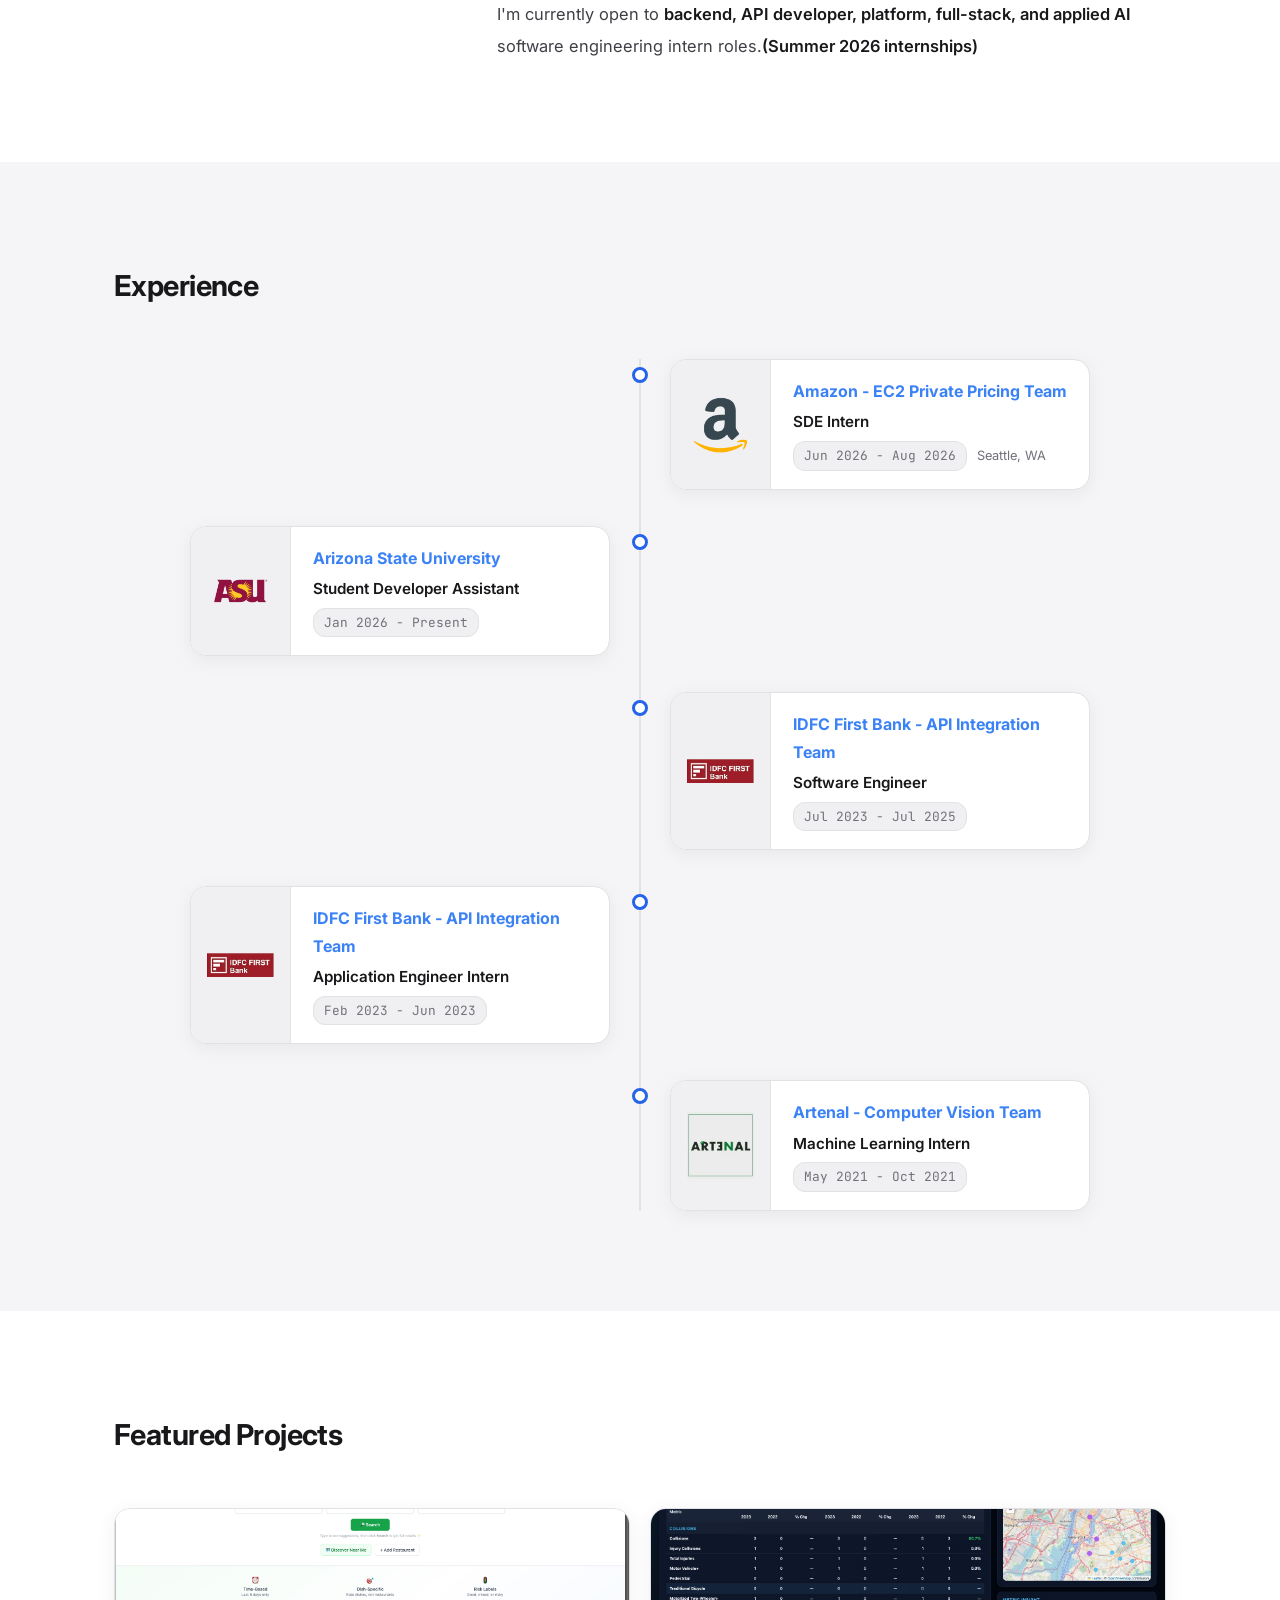
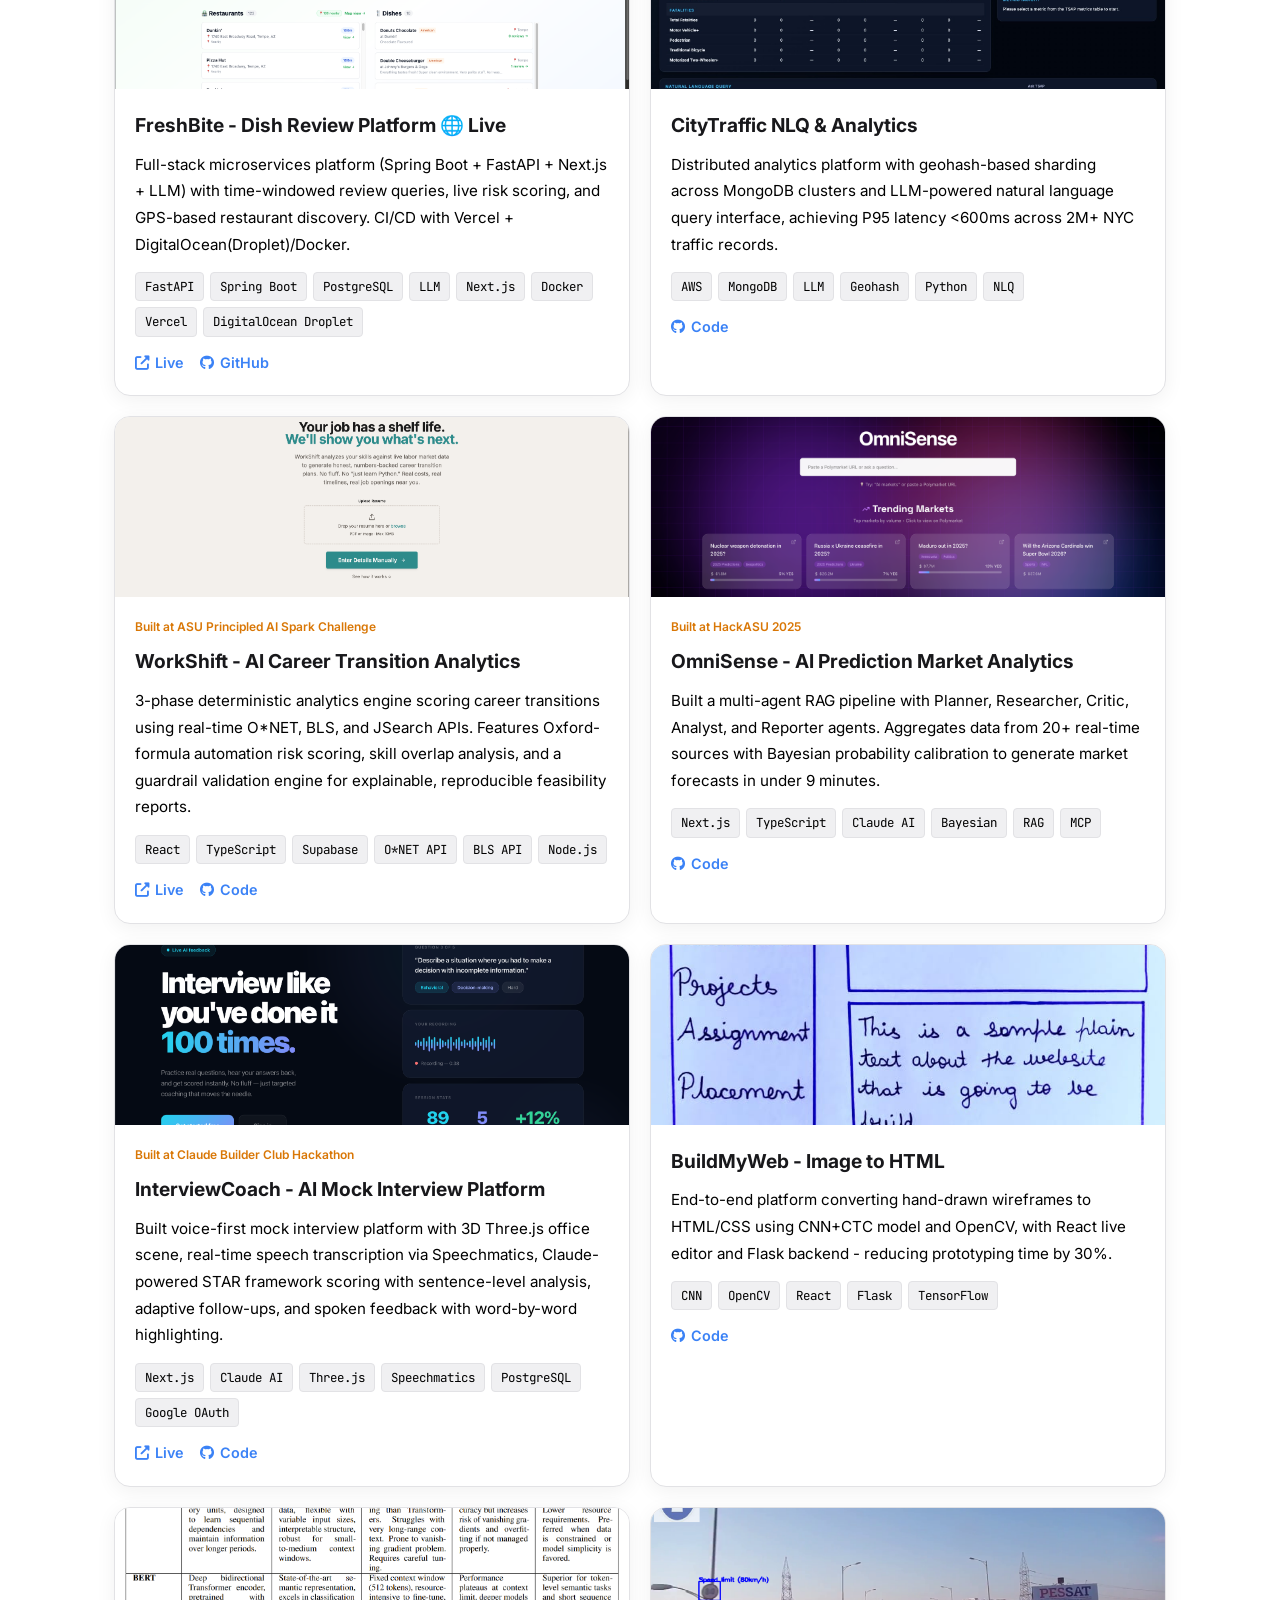
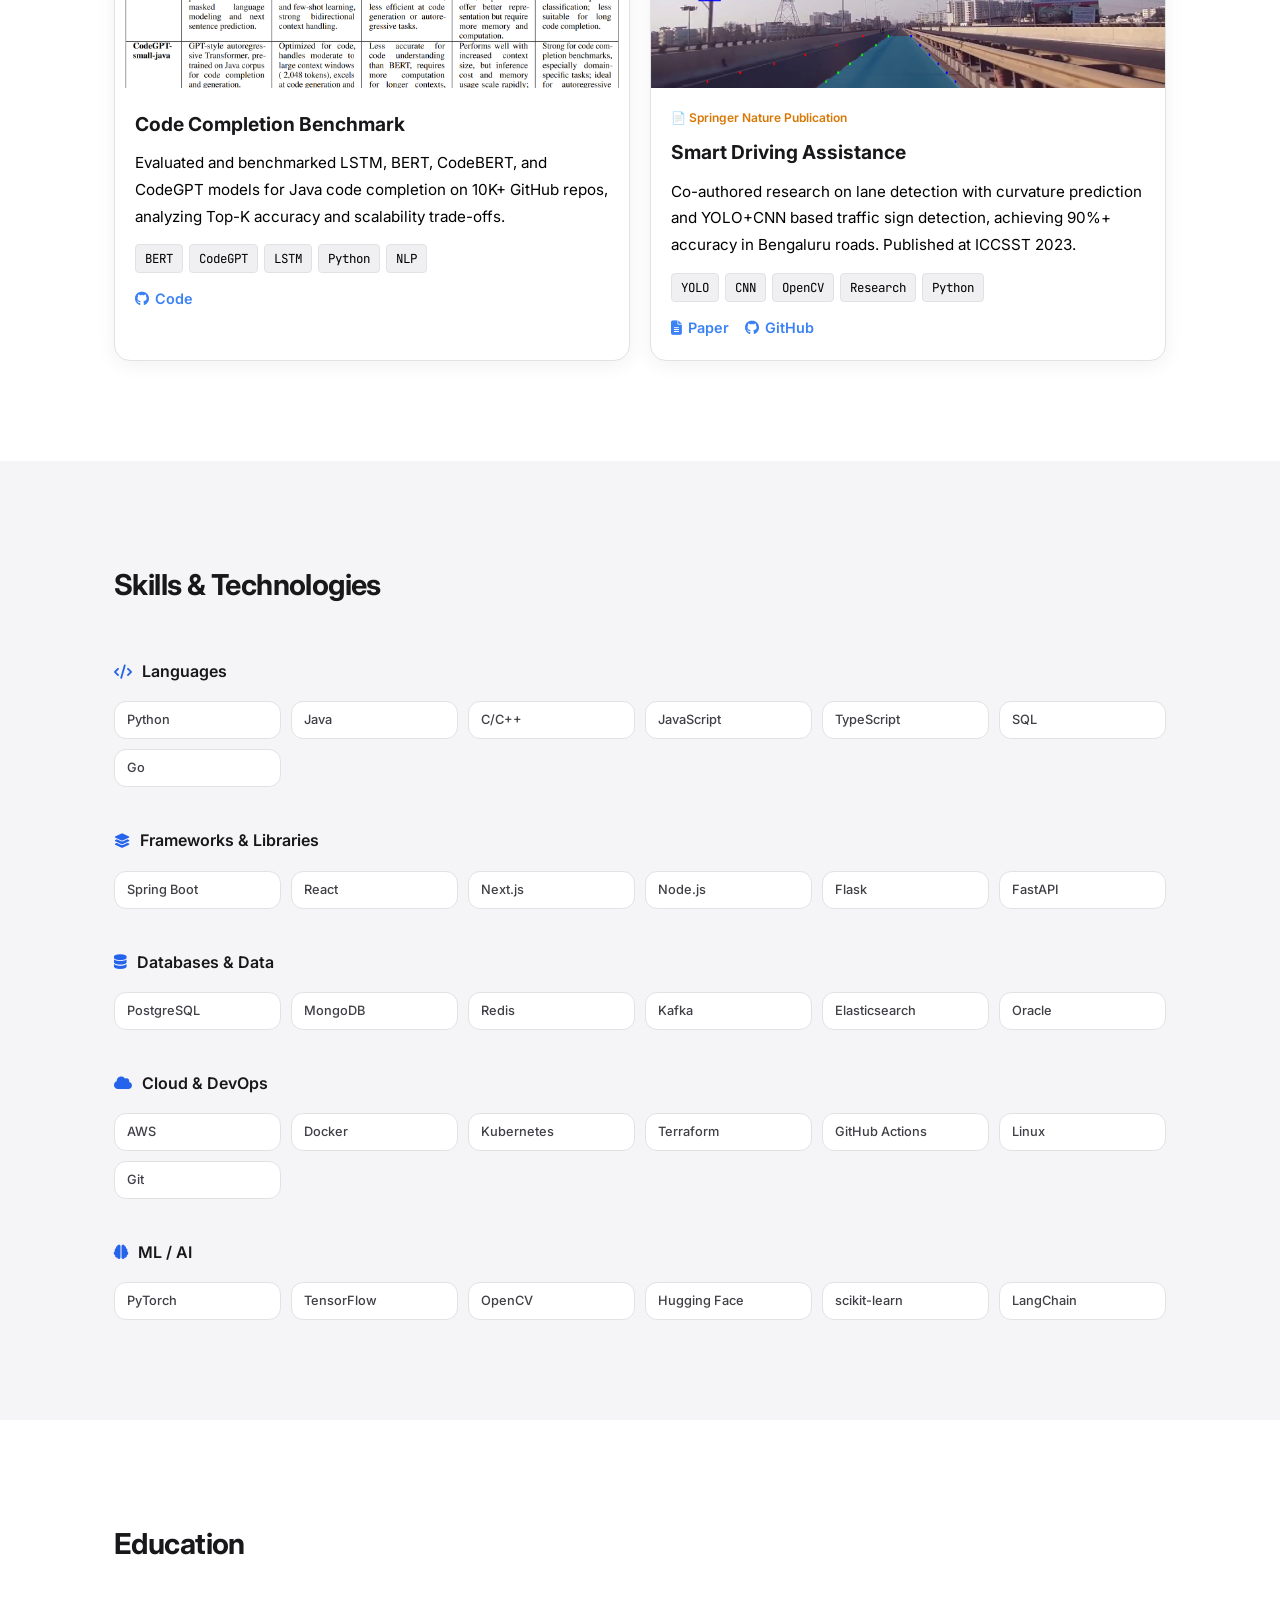
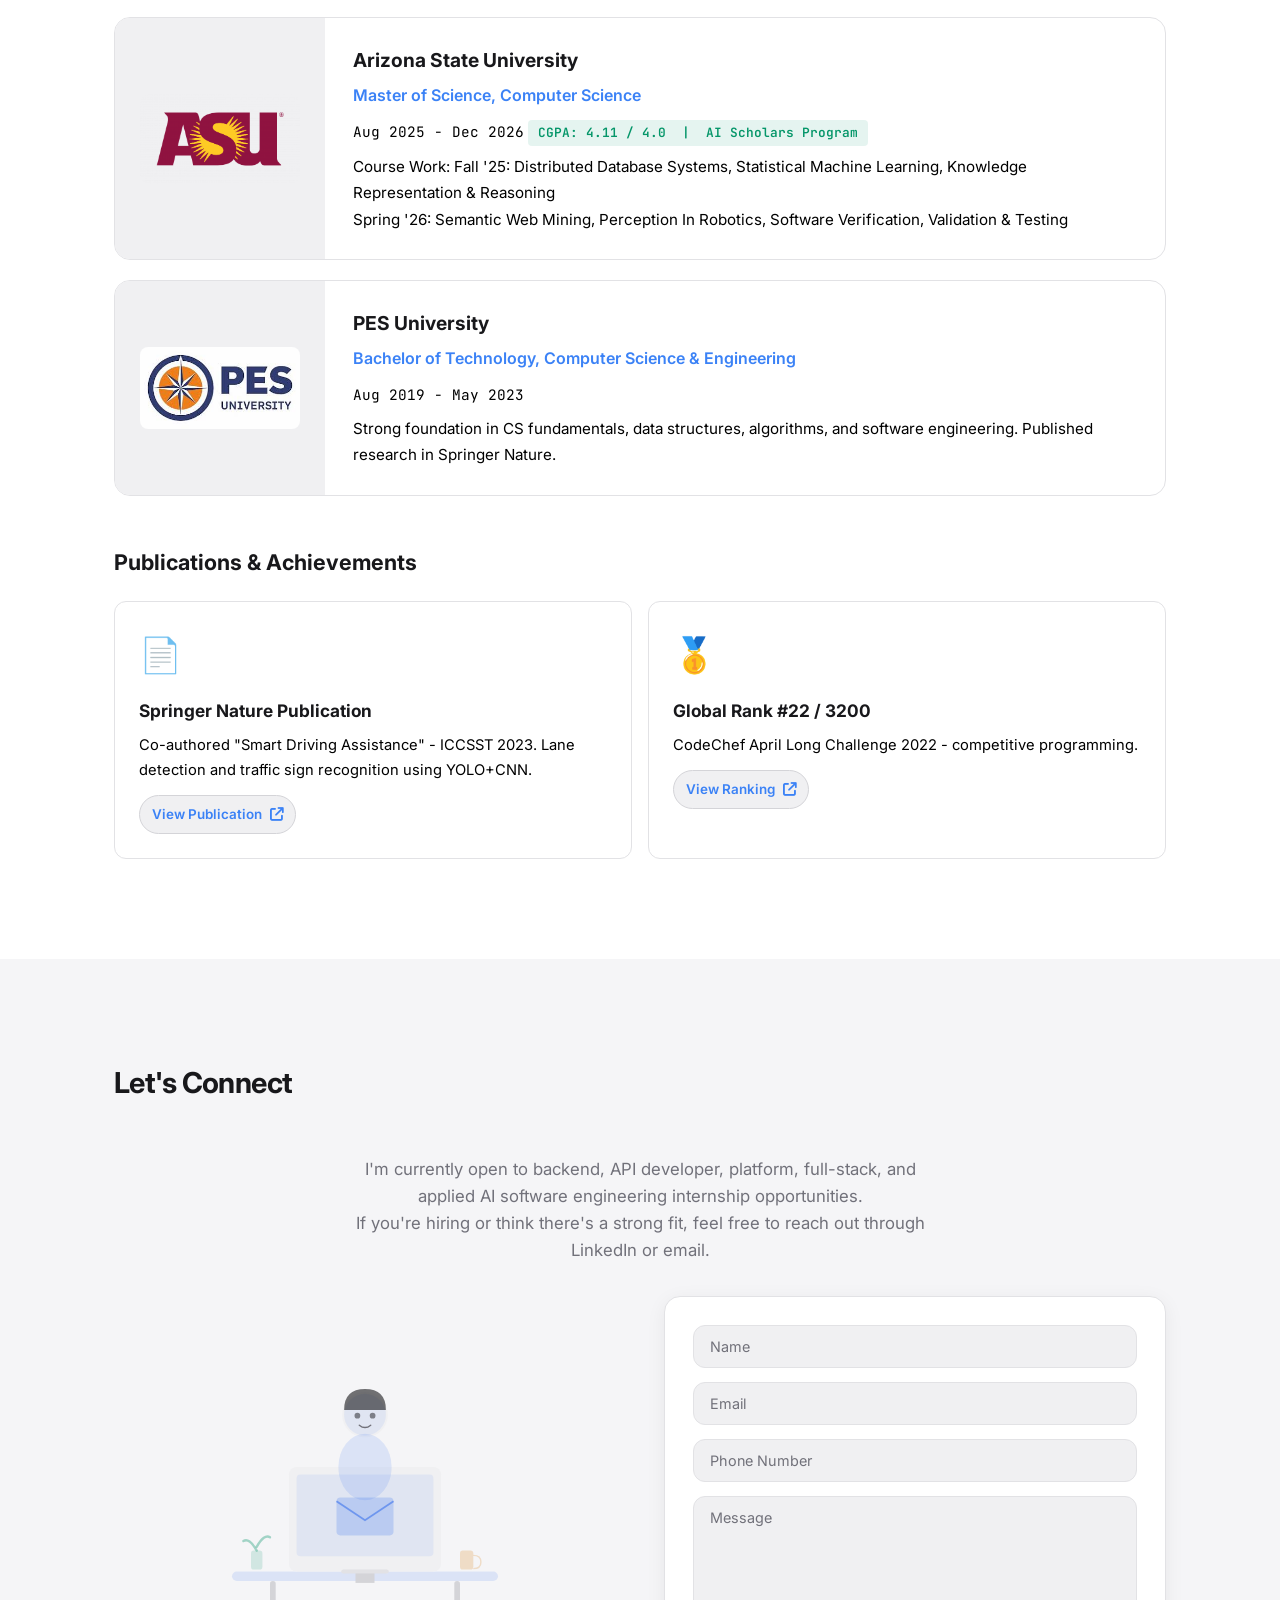
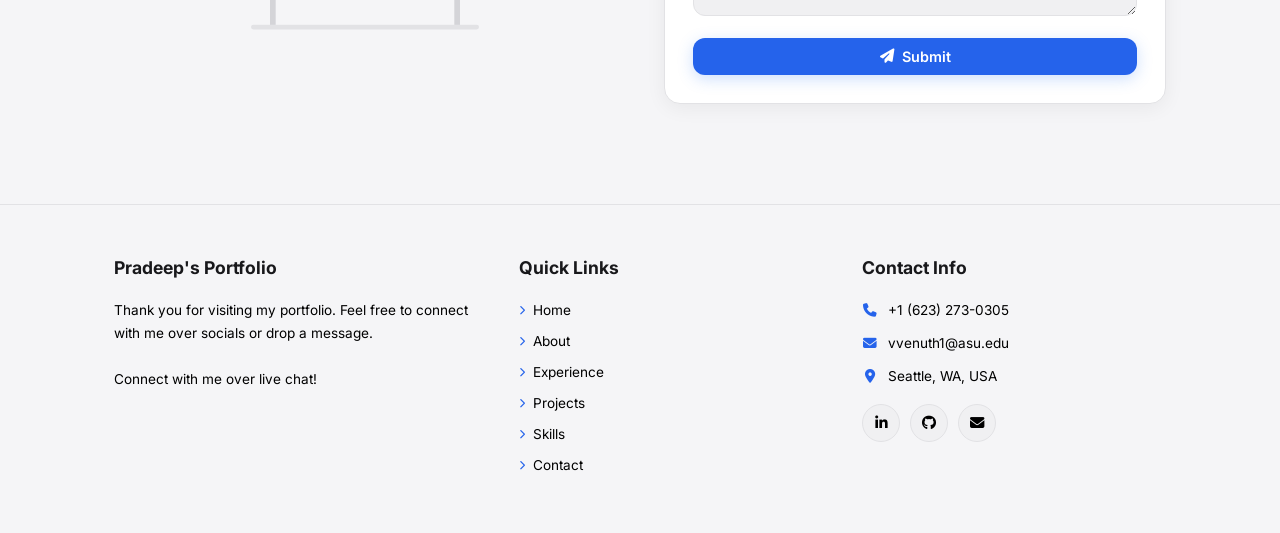
==== commit 3d727256: "Add Amazon SDE Intern experience to portfolio Co-Authored-By: Claude Opus 4.6 <noreply@anthropic.com" ====
--- a/index.html
+++ b/index.html
@@ -212,6 +212,19 @@
       <div class="timeline-center-item right">
         <div class="timeline-center-content experience-card">
           <div class="exp-logo-pane">
+            <img src="./assets/images/companies/amazon.png" alt="Amazon" class="company-logo">
+          </div>
+          <div class="exp-content">
+            <h4>Amazon - EC2 Private Pricing Team</h4>
+            <h3>SDE Intern</h3>
+            <span class="timeline-date">Jun 2026 - Aug 2026</span>
+            <span class="timeline-location">Seattle, WA</span>
+          </div>
+        </div>
+      </div>
+      <div class="timeline-center-item left">
+        <div class="timeline-center-content experience-card">
+          <div class="exp-logo-pane">
             <img src="./assets/images/education/ASU.png" alt="Arizona State University" class="company-logo">
           </div>
           <div class="exp-content">
@@ -221,6 +234,18 @@
           </div>
         </div>
       </div>
+      <div class="timeline-center-item right">
+        <div class="timeline-center-content experience-card">
+          <div class="exp-logo-pane">
+            <img src="./assets/images/companies/idfc.png" alt="IDFC First Bank" class="company-logo">
+          </div>
+          <div class="exp-content">
+            <h4>IDFC First Bank - API Integration Team</h4>
+            <h3>Software Engineer</h3>
+            <span class="timeline-date">Jul 2023 - Jul 2025</span>
+          </div>
+        </div>
+      </div>
       <div class="timeline-center-item left">
         <div class="timeline-center-content experience-card">
           <div class="exp-logo-pane">
@@ -228,24 +253,12 @@
           </div>
           <div class="exp-content">
             <h4>IDFC First Bank - API Integration Team</h4>
-            <h3>Software Engineer</h3>
-            <span class="timeline-date">Jul 2023 - Jul 2025</span>
-          </div>
-        </div>
-      </div>
-      <div class="timeline-center-item right">
-        <div class="timeline-center-content experience-card">
-          <div class="exp-logo-pane">
-            <img src="./assets/images/companies/idfc.png" alt="IDFC First Bank" class="company-logo">
-          </div>
-          <div class="exp-content">
-            <h4>IDFC First Bank - API Integration Team</h4>
             <h3>Application Engineer Intern</h3>
             <span class="timeline-date">Feb 2023 - Jun 2023</span>
           </div>
         </div>
       </div>
-      <div class="timeline-center-item left">
+      <div class="timeline-center-item right">
         <div class="timeline-center-content experience-card">
           <div class="exp-logo-pane">
             <img src="./assets/images/companies/artenal.png" alt="Artenal" class="company-logo">
--- a/assets/css/style.css
+++ b/assets/css/style.css
@@ -434,6 +434,12 @@
   border-radius: 12px; border: 1px solid var(--border);
   white-space: nowrap;
 }
+.timeline-center-content .timeline-location {
+  font-size: 0.8rem;
+  color: var(--text-muted); display: inline-block;
+  margin-left: 6px;
+  white-space: nowrap;
+}
 
 .experience-card {
   display: flex;
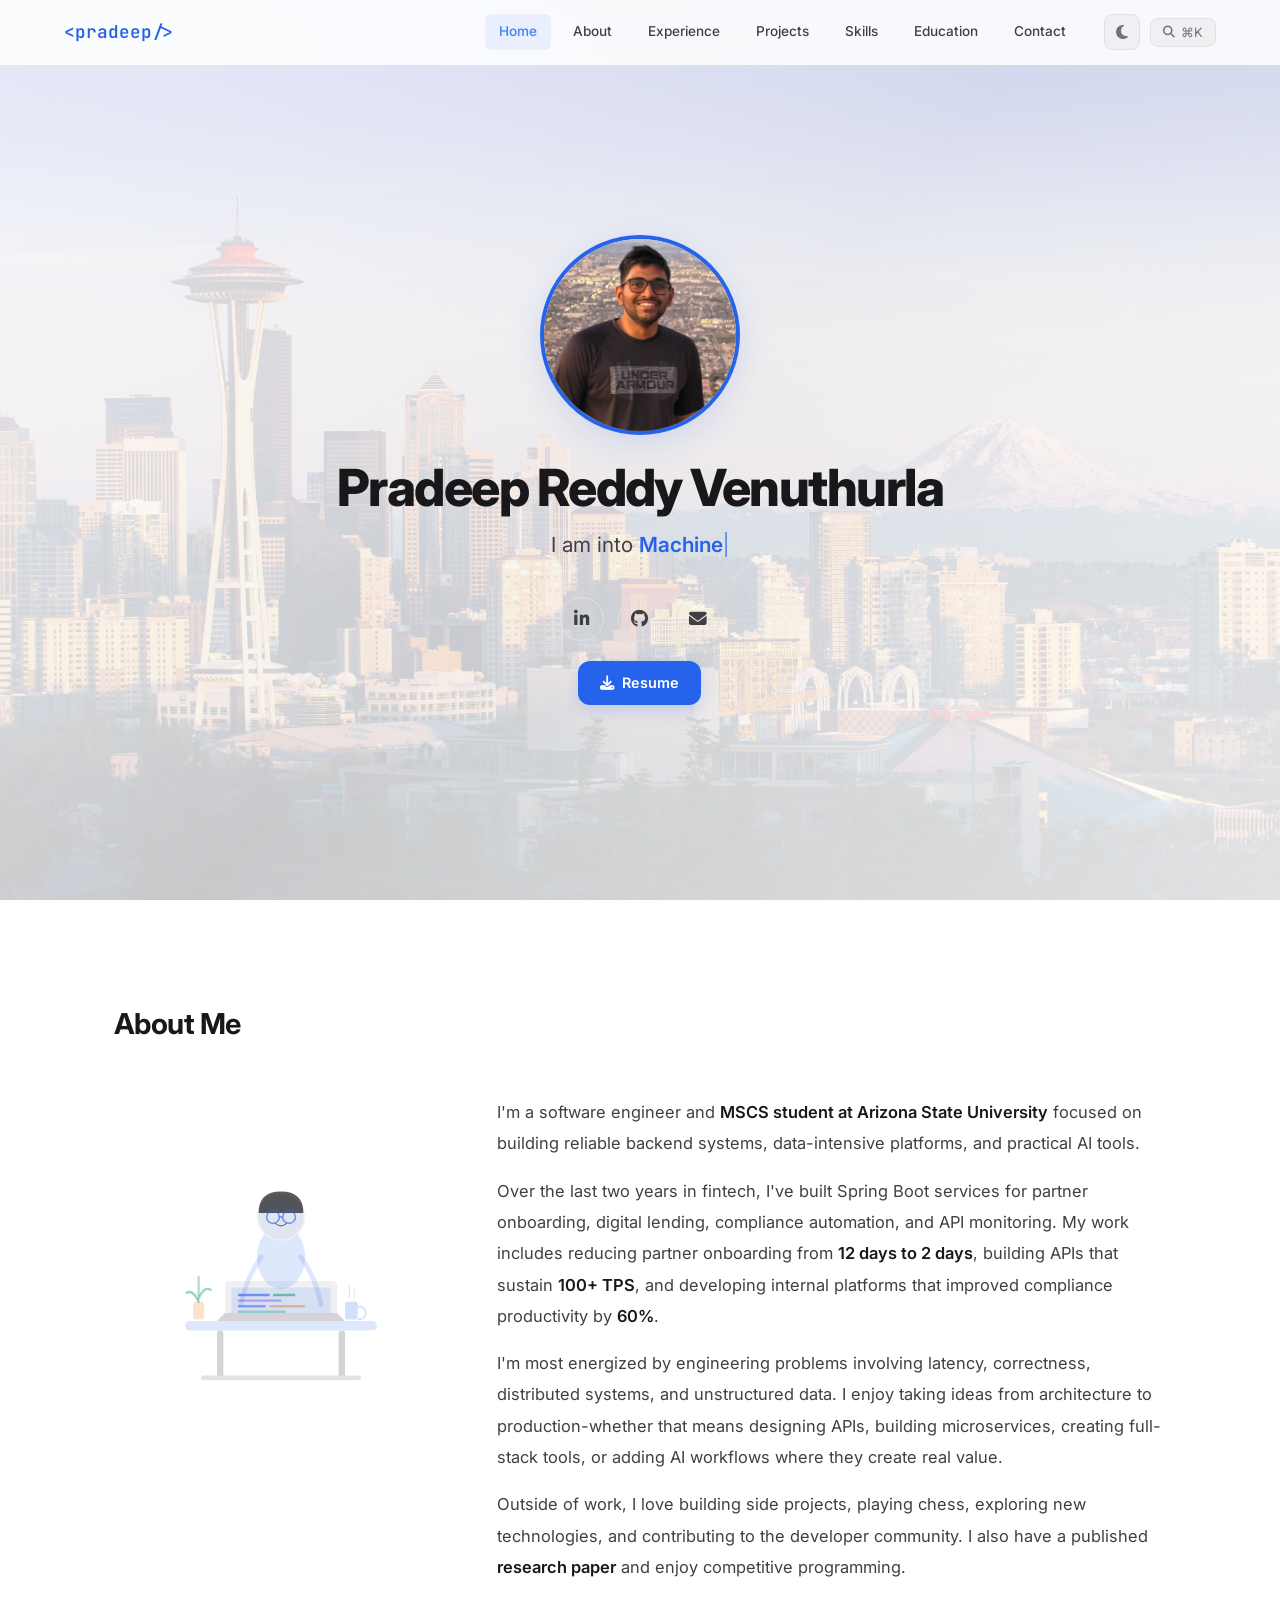
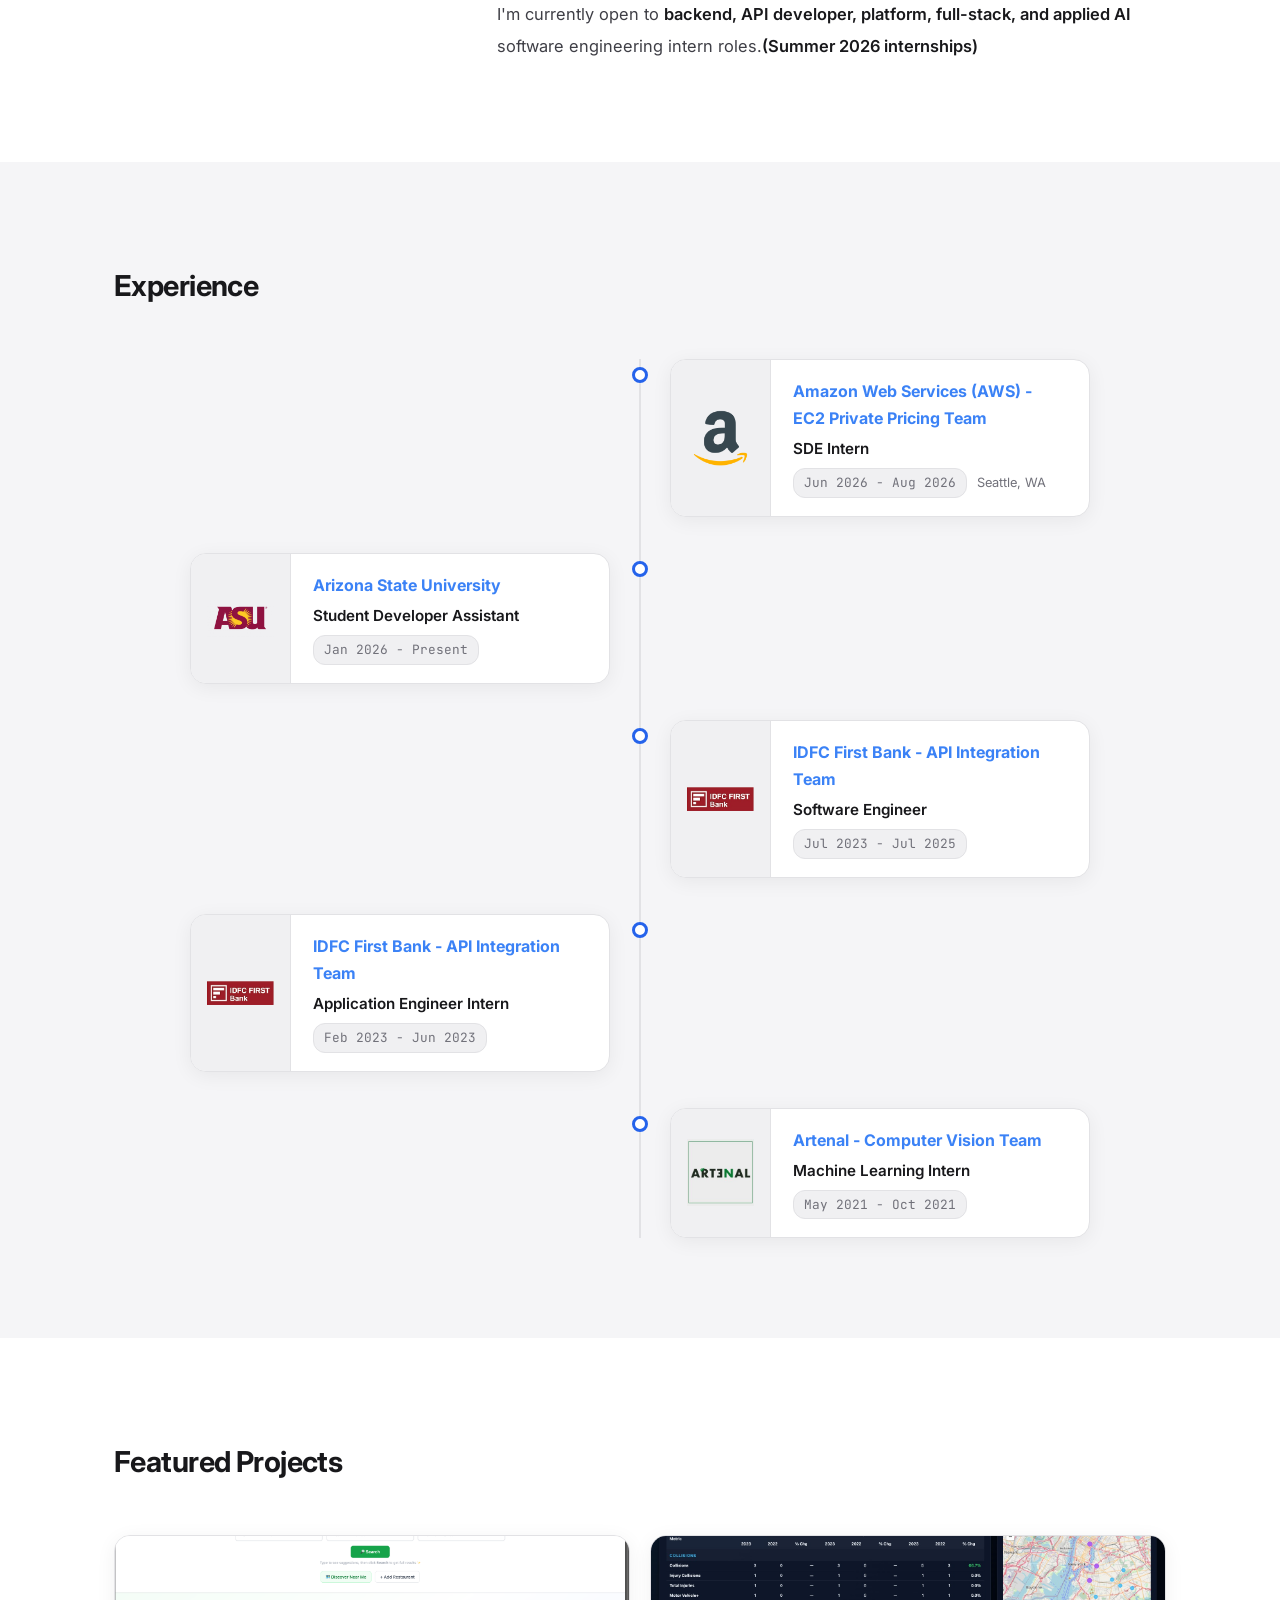
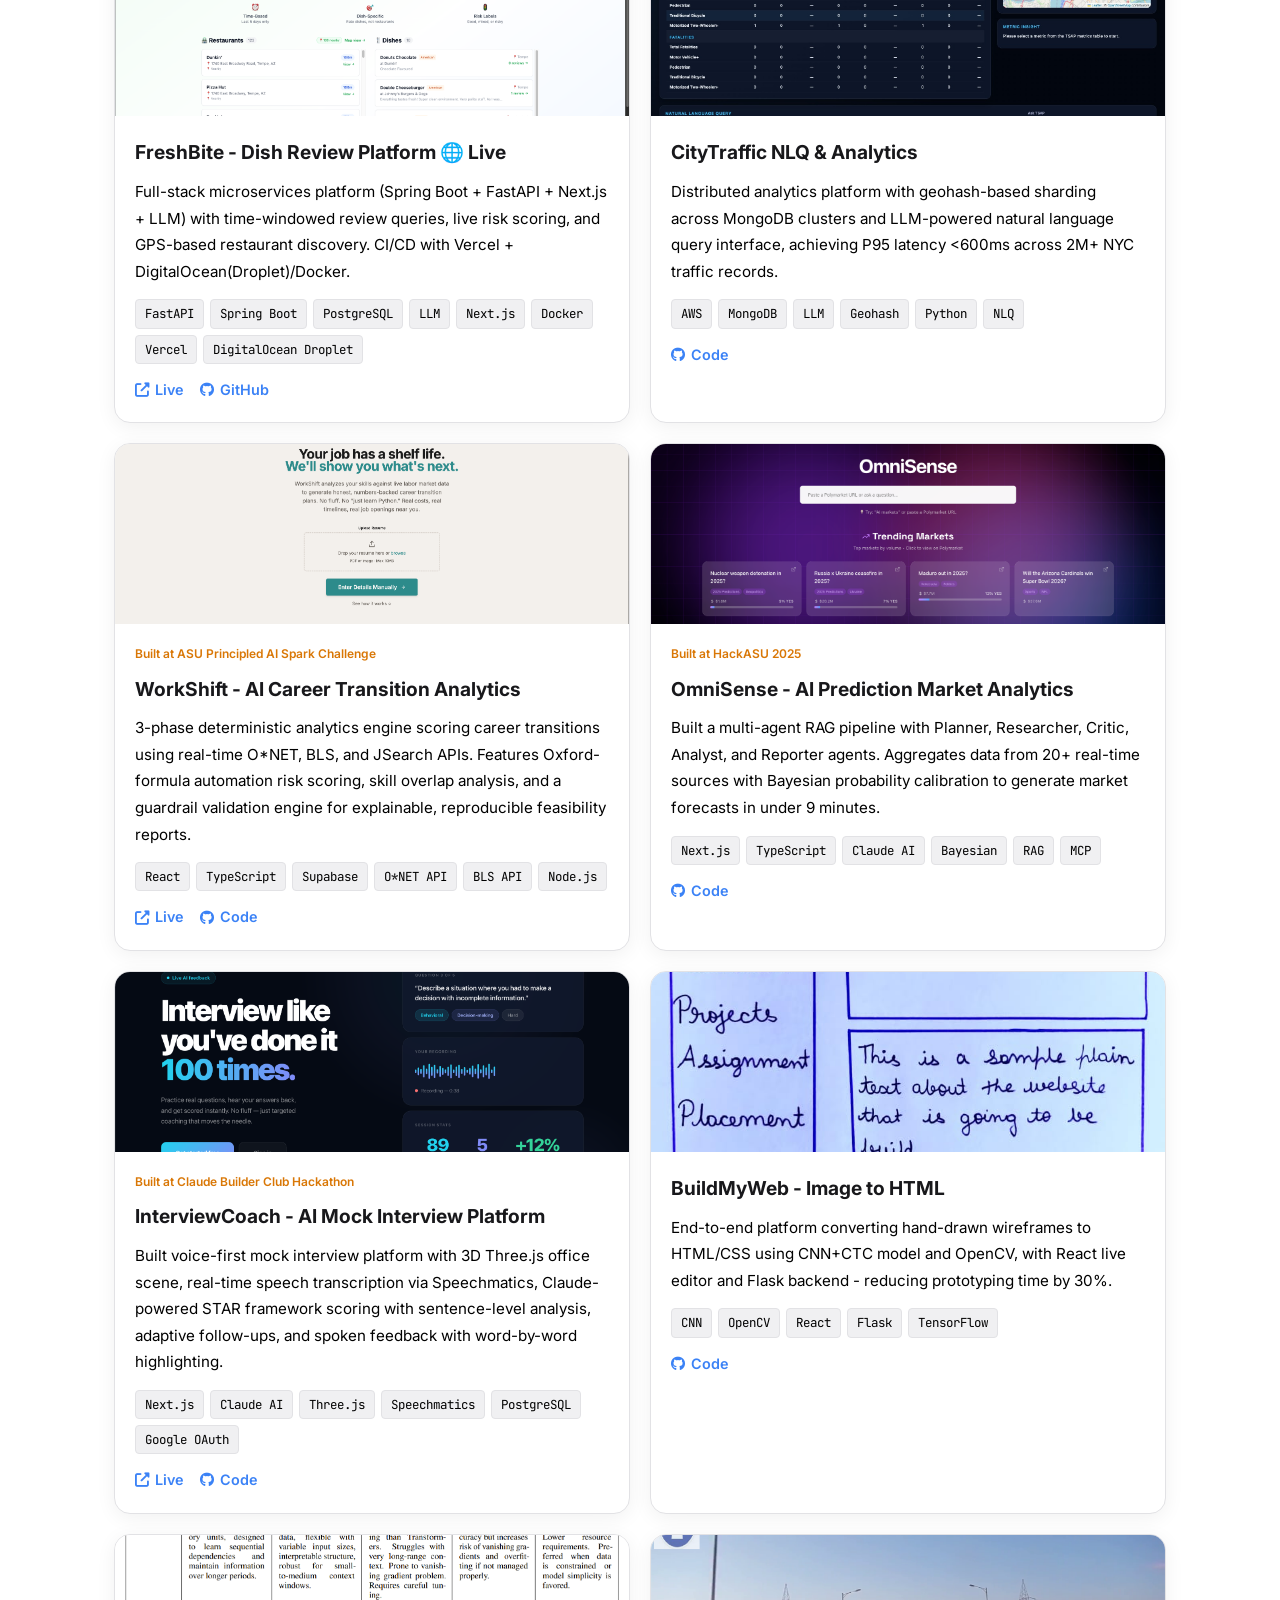
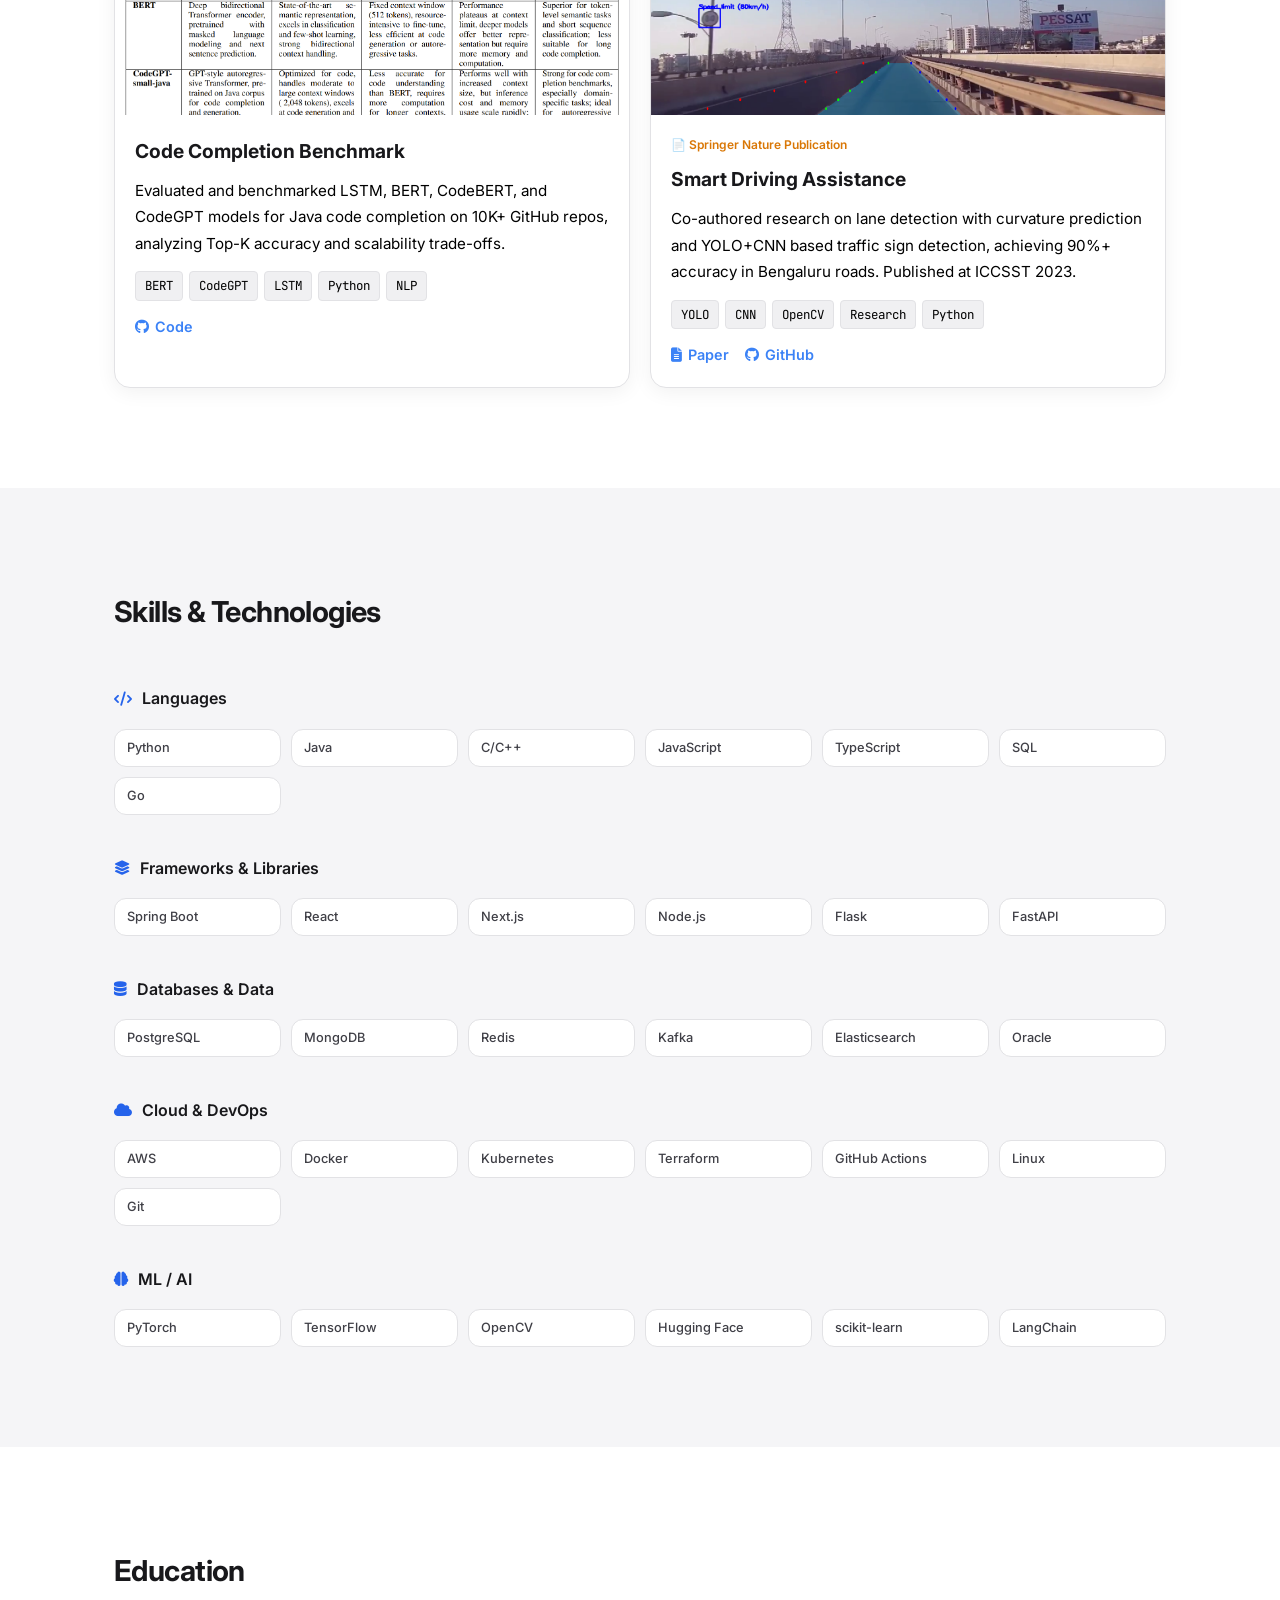
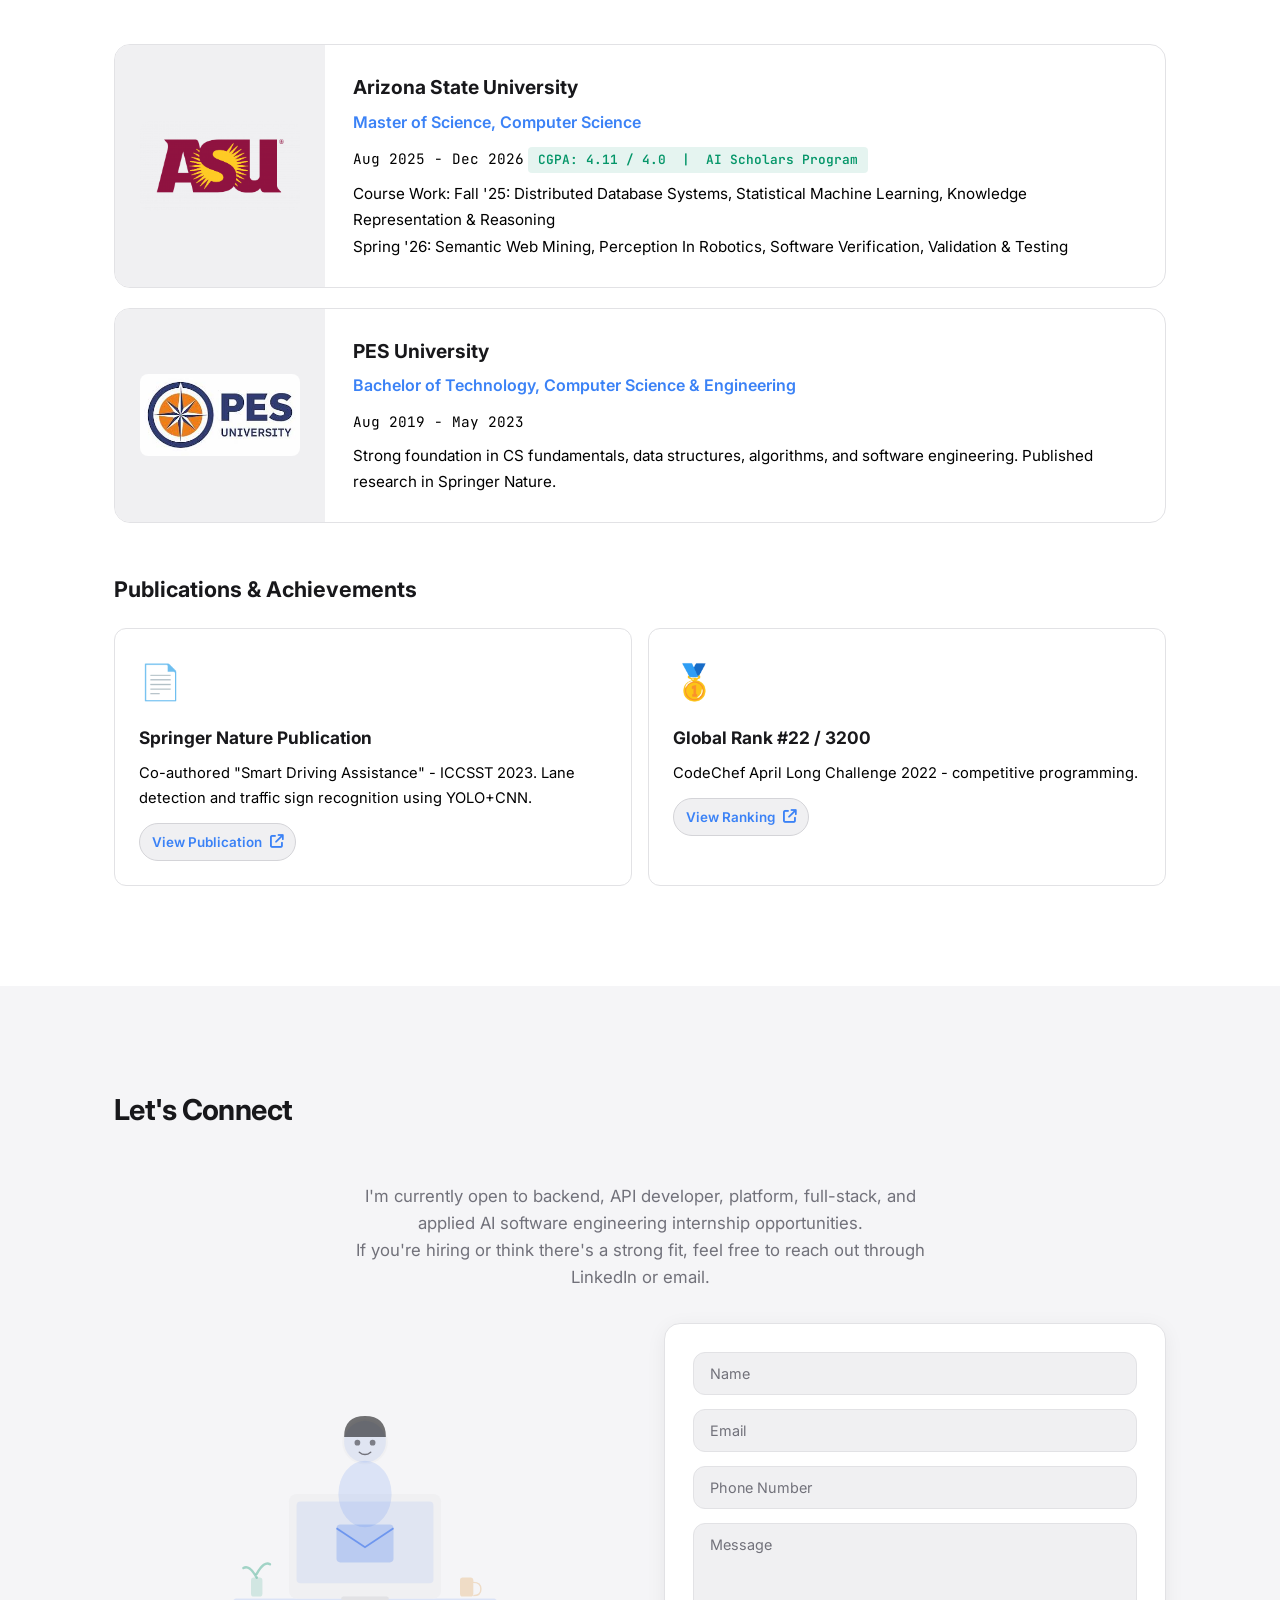
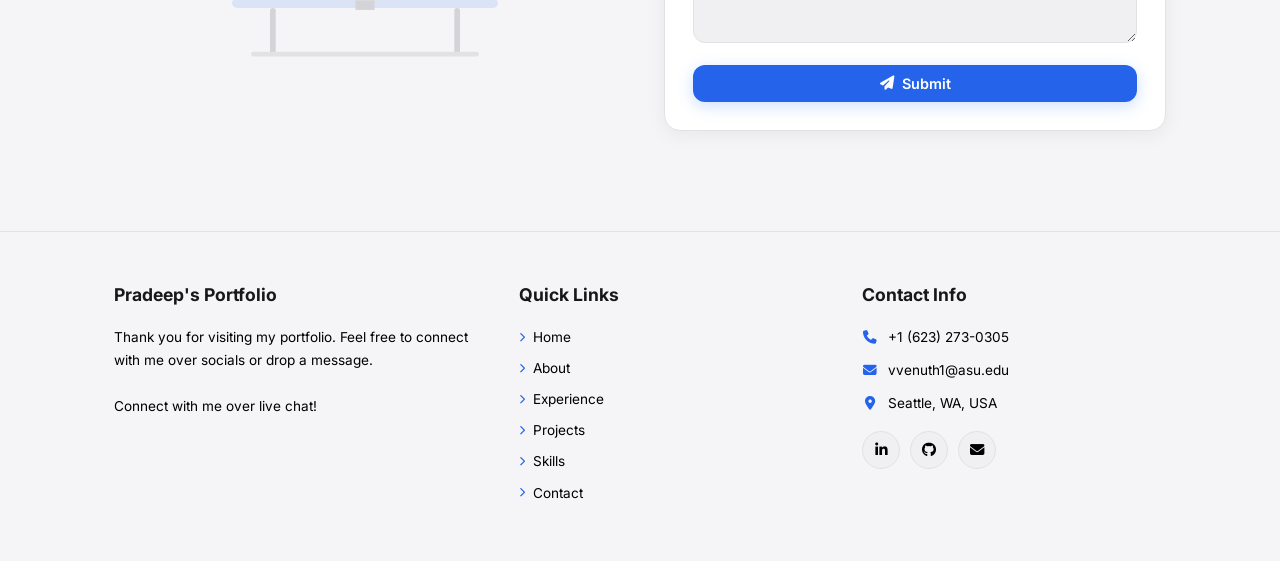
==== commit 3c483ddd: "Update company name to Amazon Web Services (AWS) Co-Authored-By: Claude Opus 4.6 <noreply@anthropic." ====
--- a/index.html
+++ b/index.html
@@ -212,10 +212,10 @@
       <div class="timeline-center-item right">
         <div class="timeline-center-content experience-card">
           <div class="exp-logo-pane">
-            <img src="./assets/images/companies/amazon.png" alt="Amazon" class="company-logo">
+            <img src="./assets/images/companies/amazon.png" alt="Amazon Web Services" class="company-logo">
           </div>
           <div class="exp-content">
-            <h4>Amazon - EC2 Private Pricing Team</h4>
+            <h4>Amazon Web Services (AWS) - EC2 Private Pricing Team</h4>
             <h3>SDE Intern</h3>
             <span class="timeline-date">Jun 2026 - Aug 2026</span>
             <span class="timeline-location">Seattle, WA</span>
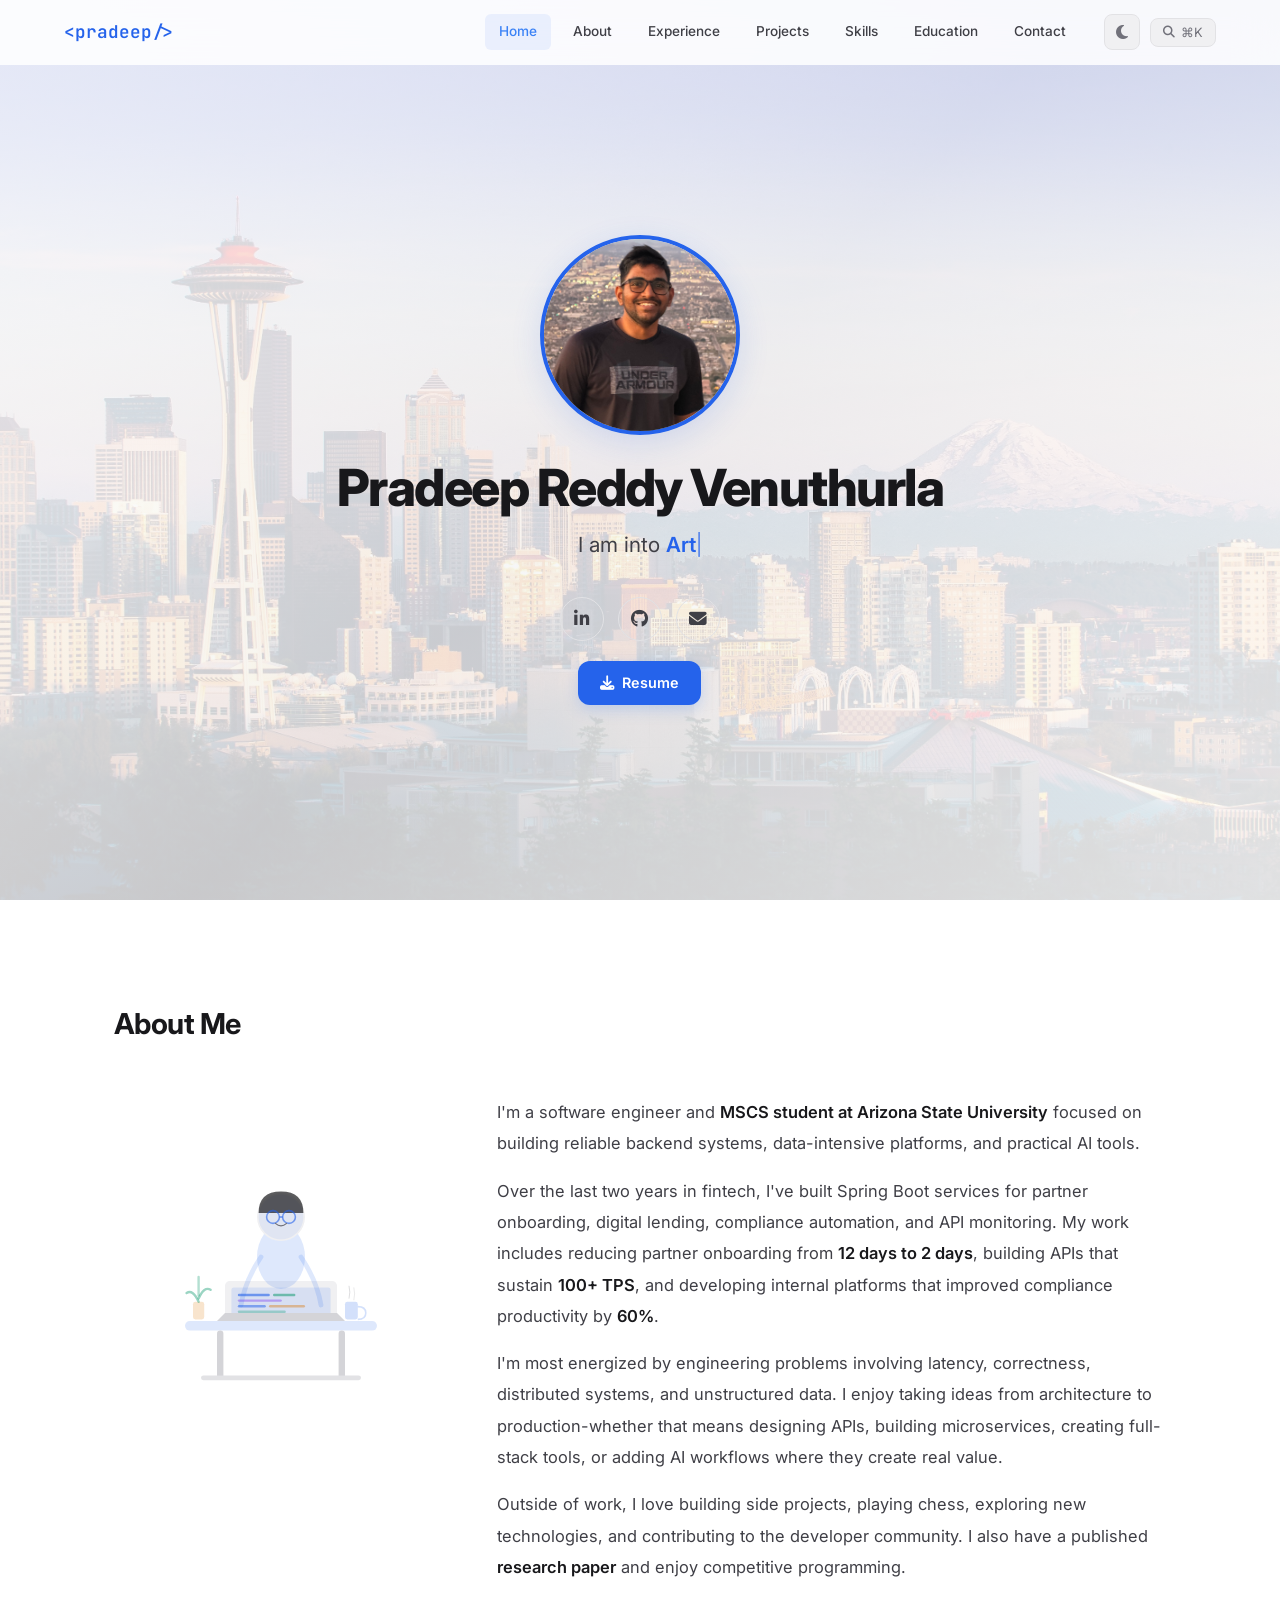
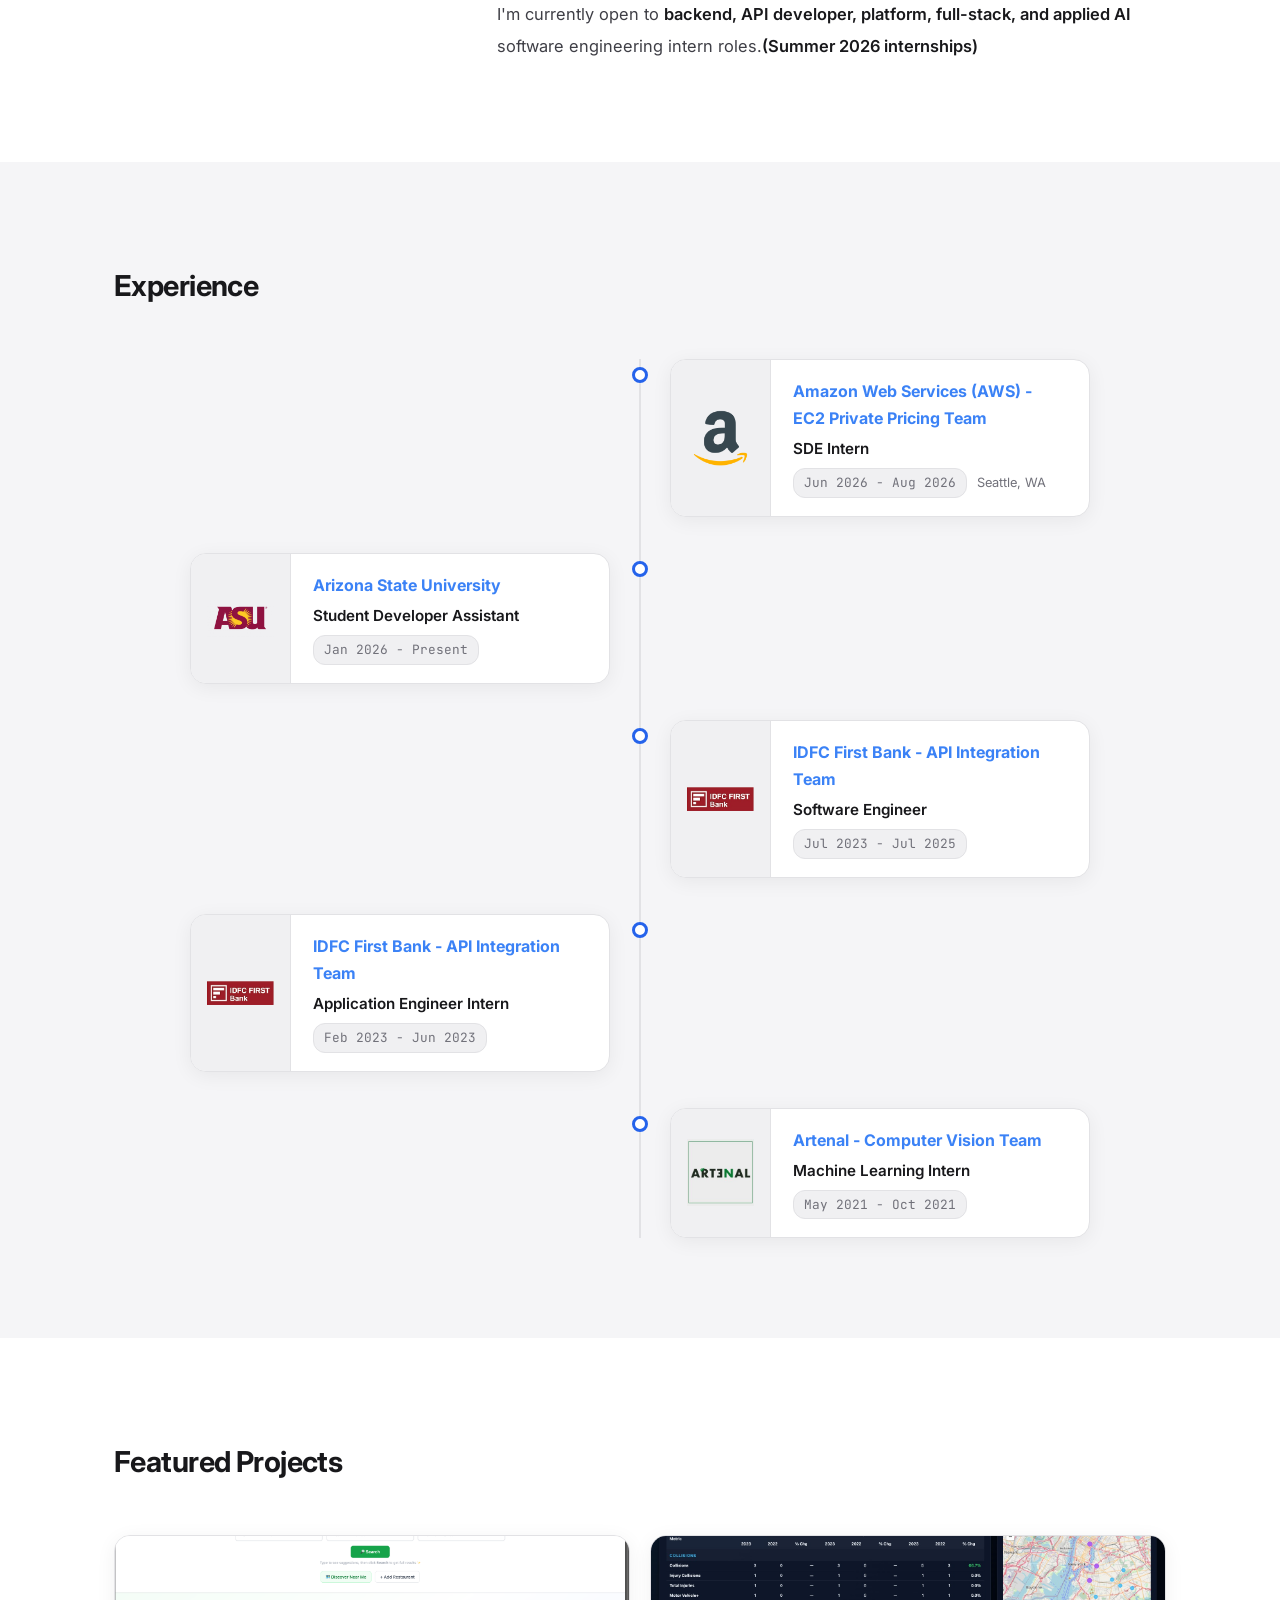
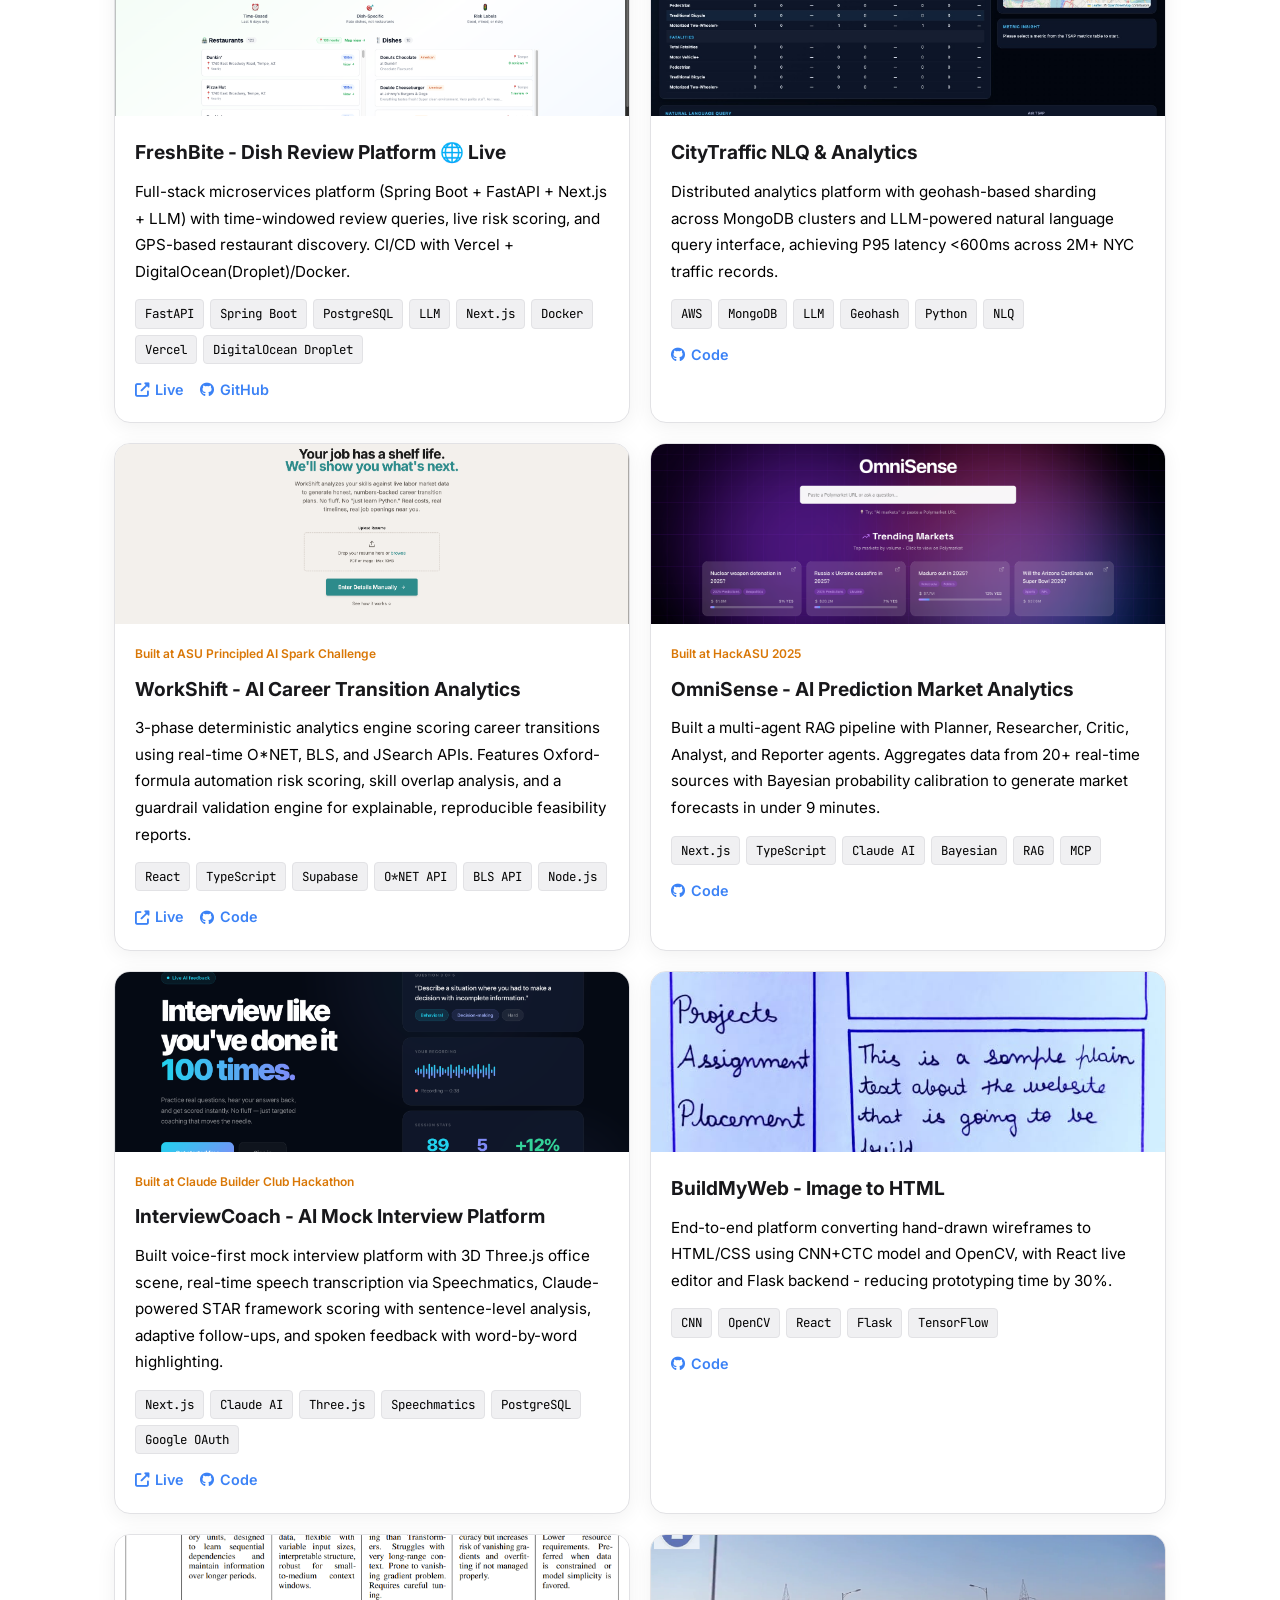
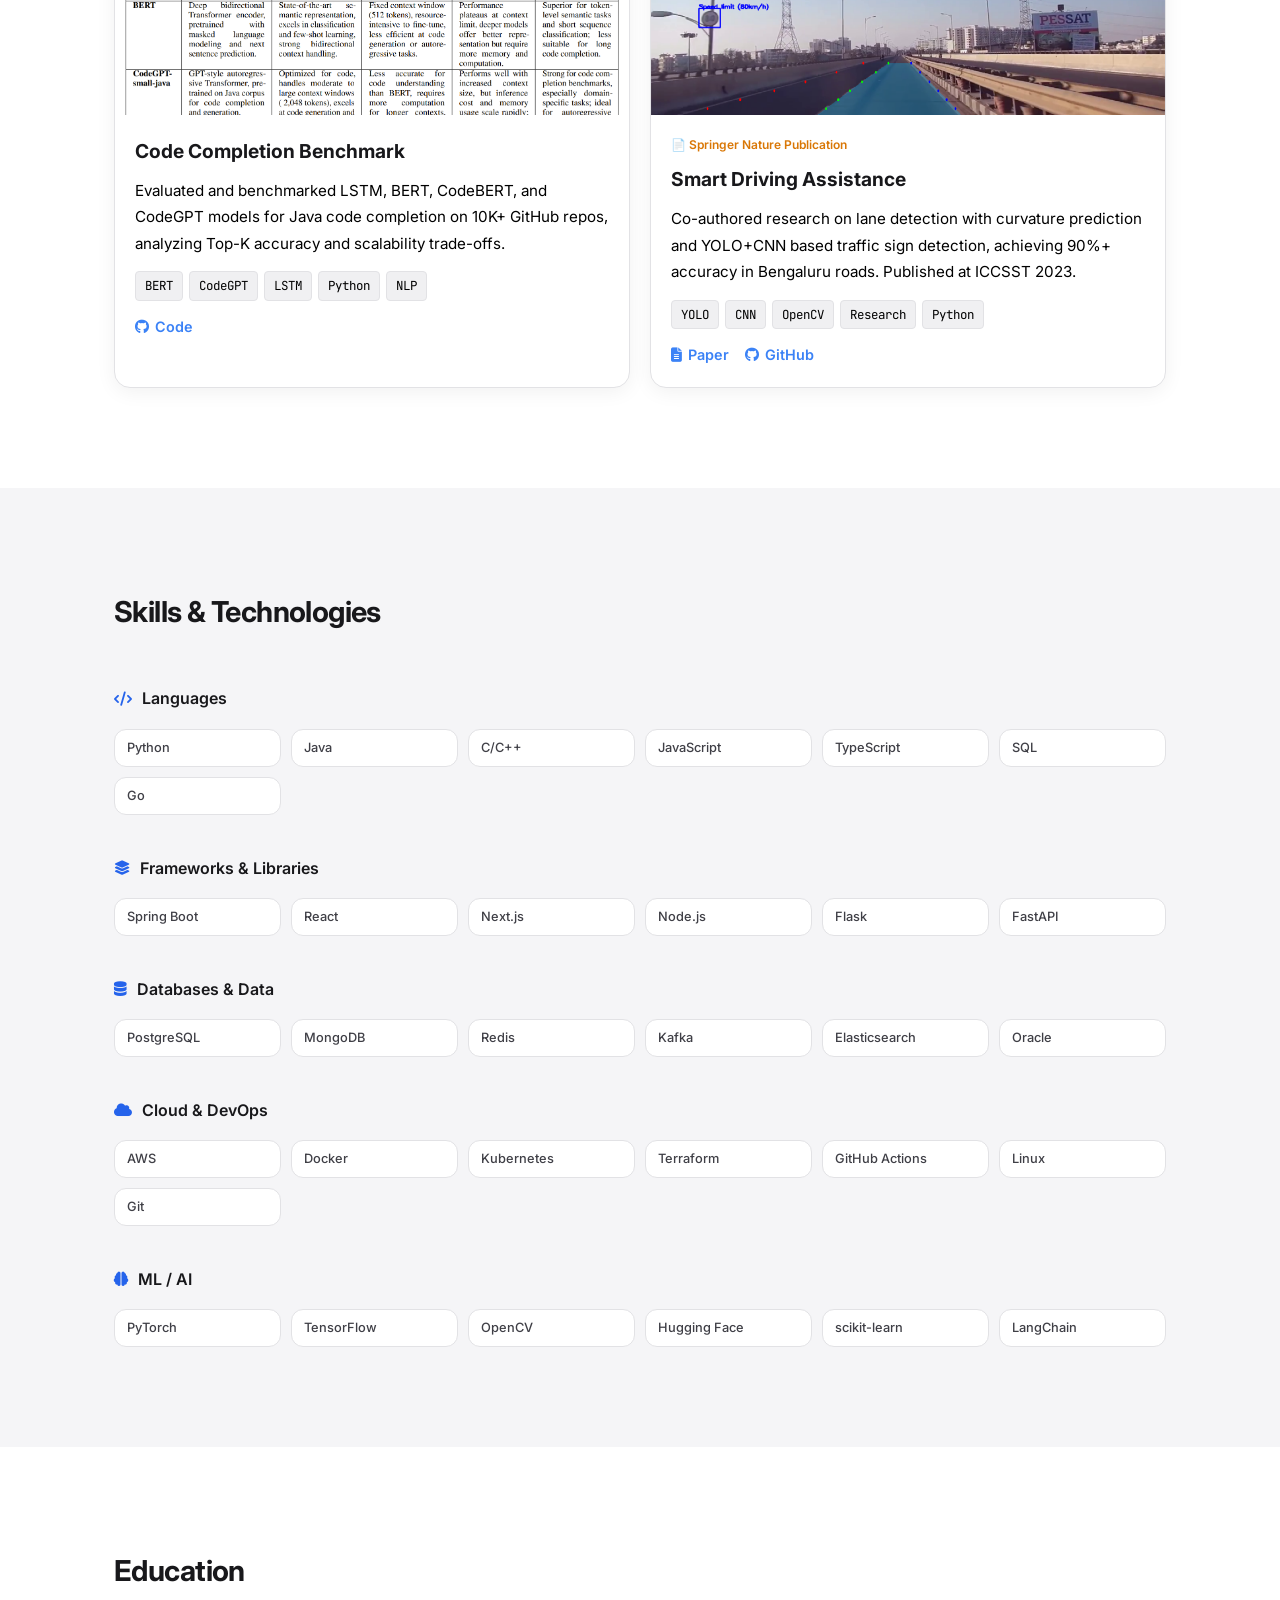
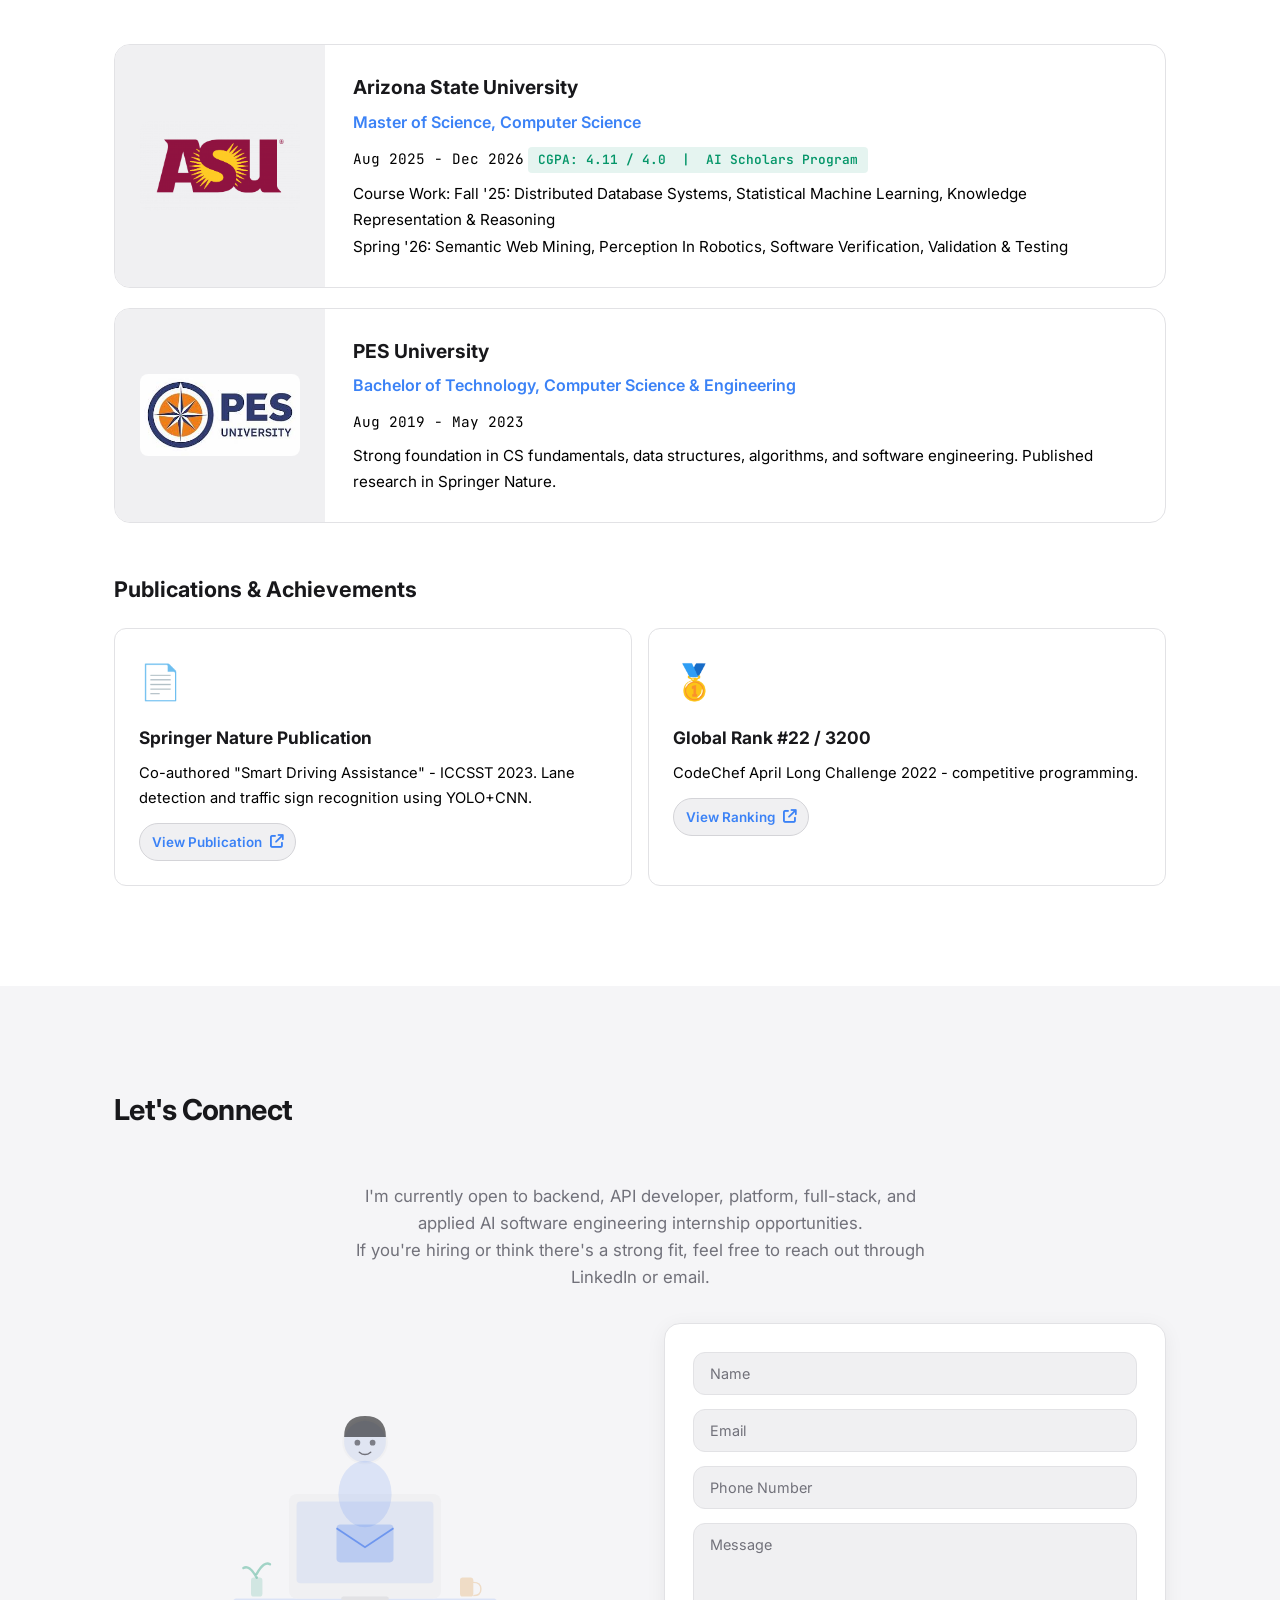
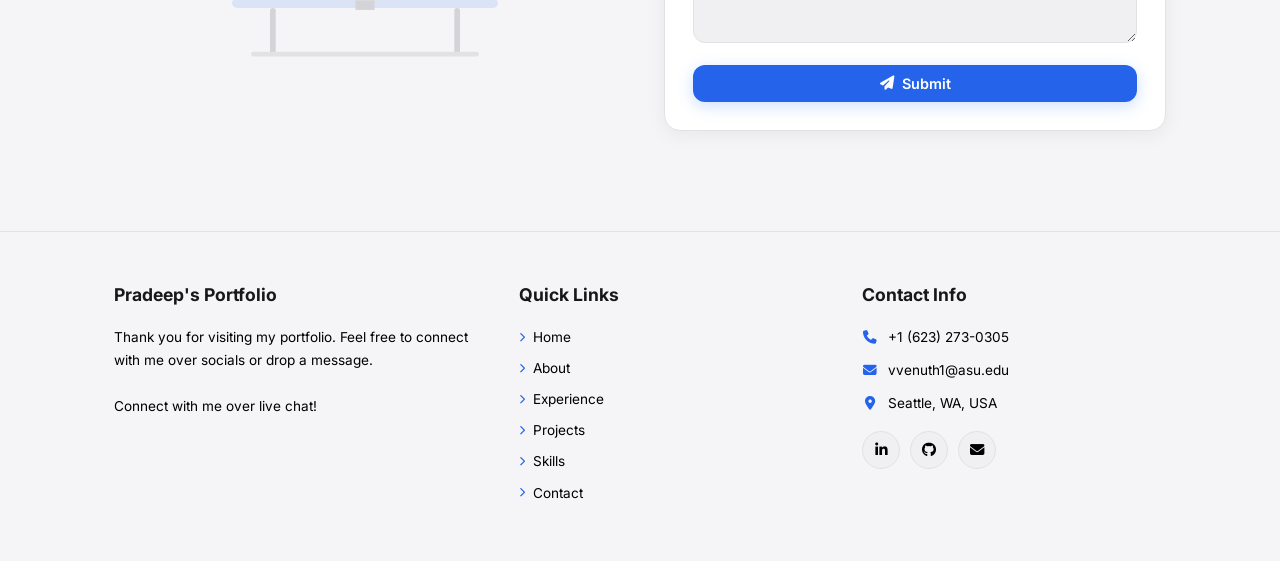
==== commit 705e8094: "Update resume link to latest Drive file Points all four resume links (command palette, hero button, " ====
--- a/index.html
+++ b/index.html
@@ -66,7 +66,7 @@
       </div>
       <div class="cmd-group">
         <div class="cmd-group-title">Actions</div>
-        <button class="cmd-item" data-action="open-link" data-url="https://drive.google.com/file/d/1Z0Lv_VwjEImdYpqG_Bj-z31PzHKh8__X/view?usp=sharing">
+        <button class="cmd-item" data-action="open-link" data-url="https://drive.google.com/file/d/15_jSLE4ZJq_84imc4ocg6XruikDDOOXA/view?usp=sharing">
           <i class="fas fa-download"></i> <span>View Resume</span>
         </button>
         <button class="cmd-item" data-action="open-link" data-url="https://linkedin.com/in/pradeep-reddy-vv">
@@ -109,7 +109,7 @@
         <i class="fas fa-search"></i>
         <span>⌘K</span>
       </button>
-      <!-- <a href="https://drive.google.com/file/d/1Z0Lv_VwjEImdYpqG_Bj-z31PzHKh8__X/view?usp=sharing" target="_blank" class="nav-resume-btn">
+      <!-- <a href="https://drive.google.com/file/d/15_jSLE4ZJq_84imc4ocg6XruikDDOOXA/view?usp=sharing" target="_blank" class="nav-resume-btn">
         <i class="fas fa-download"></i> Resume
       </a> -->
       <button class="hamburger" id="hamburger" aria-label="Menu">
@@ -132,7 +132,7 @@
       <a href="mailto:vvenuth1@asu.edu" aria-label="Email"><i class="fas fa-envelope"></i></a>
     </div>
     <div class="hero-buttons">
-      <a href="https://drive.google.com/file/d/1Z0Lv_VwjEImdYpqG_Bj-z31PzHKh8__X/view?usp=sharing" target="_blank" class="btn btn-primary">
+      <a href="https://drive.google.com/file/d/15_jSLE4ZJq_84imc4ocg6XruikDDOOXA/view?usp=sharing" target="_blank" class="btn btn-primary">
         <i class="fas fa-download"></i> Resume
       </a>
 
